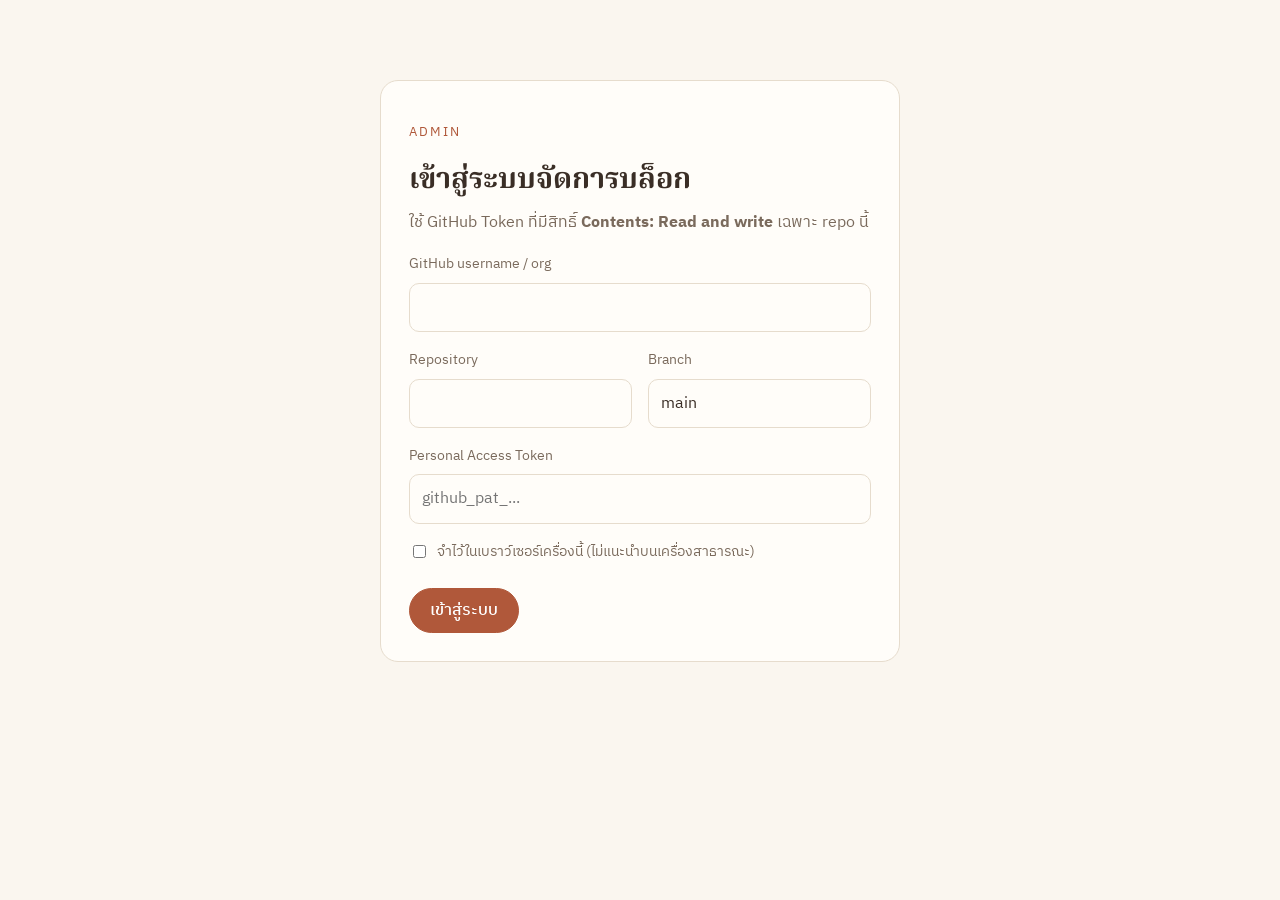
==== admin.html @ 749aabe3 "Add files via upload" ====
<!doctype html><html lang="th"><head><meta charset="utf-8"><meta name="viewport" content="width=device-width,initial-scale=1"><meta name="robots" content="noindex,nofollow">
<title>Admin — Auranth</title>
<link rel="stylesheet" href="https://fonts.googleapis.com/css2?family=Noto+Serif+Thai:wght@500;700&family=IBM+Plex+Sans+Thai:wght@400;500&display=swap">
<link rel="stylesheet" href="style.css">
<style>
.wrap{max-width:1100px;margin:0 auto;padding:32px 24px 96px}
.bar{display:flex;align-items:center;justify-content:space-between;gap:16px;flex-wrap:wrap;border-bottom:1px solid #e6dccd;padding-bottom:20px;margin-bottom:32px}
.bar h1{margin:0;font-size:1.6rem}
.btn{font:inherit;font-weight:500;border:1px solid #3a2e26;background:transparent;color:#3a2e26;padding:8px 20px;border-radius:999px;cursor:pointer;display:inline-block}
.btn:hover{background:#3a2e26;color:#faf6ef}
.btn.p{background:#b0583a;border-color:#b0583a;color:#fff}.btn.p:hover{background:#96472d}
.btn.x{border-color:#9b2c2c;color:#9b2c2c}.btn.x:hover{background:#9b2c2c;color:#fff}
.btn:disabled{opacity:.5;cursor:wait}
.btn:focus-visible,input:focus-visible,select:focus-visible,textarea:focus-visible{outline:2px solid #b0583a;outline-offset:2px}
label{display:block;font-size:.9rem;color:#7a6a5c;margin:16px 0 6px}
input,select,textarea{width:100%;font:inherit;padding:10px 12px;border:1px solid #e6dccd;border-radius:10px;background:#fffdf9;color:#3a2e26}
textarea{line-height:1.8;resize:vertical;min-height:320px}
.row{display:grid;gap:16px;grid-template-columns:repeat(auto-fit,minmax(150px,1fr))}
.card{background:#fffdf9;border:1px solid #e6dccd;border-radius:18px;padding:28px}
.login{max-width:520px;margin:48px auto}
.chk{display:flex;gap:8px;align-items:center;margin-top:16px;font-size:.9rem;color:#7a6a5c}.chk input{width:auto}
.head{display:flex;justify-content:space-between;align-items:center;gap:16px;flex-wrap:wrap;margin-bottom:8px}
.item{display:flex;gap:16px;align-items:center;justify-content:space-between;flex-wrap:wrap;padding:18px 0;border-top:1px solid #e6dccd}
.item h3{margin:0 0 4px;font-size:1.2rem}.item p{margin:0;font-size:.9rem}
.acts{display:flex;gap:8px;flex-wrap:wrap}.acts .btn{padding:6px 16px;font-size:.9rem}
.edit{display:grid;gap:32px;grid-template-columns:minmax(0,1fr) minmax(0,1fr);align-items:start}
@media(max-width:900px){.edit{grid-template-columns:1fr}}
#pv{margin:0;padding:0;max-width:none}
#pv h1{font-size:clamp(1.8rem,4vw,2.4rem);line-height:1.3;margin:12px 0}
.hint{font-size:.85rem;color:#7a6a5c;margin:6px 0 0}
.toast{position:fixed;left:50%;bottom:24px;transform:translateX(-50%);background:#3a2e26;color:#faf6ef;padding:12px 22px;border-radius:999px;max-width:90vw;z-index:9}
.toast.err{background:#9b2c2c}
[hidden]{display:none!important}
</style></head><body>
<div class="wrap">

<section id="vLogin" class="login card" hidden>
  <p class="eb">Admin</p><h1 class="d" style="margin:8px 0 4px;font-size:1.8rem">เข้าสู่ระบบจัดการบล็อก</h1>
  <p class="mu" style="margin:0">ใช้ GitHub Token ที่มีสิทธิ์ <b>Contents: Read and write</b> เฉพาะ repo นี้</p>
  <label for="lOwner">GitHub username / org</label><input id="lOwner" autocomplete="off">
  <div class="row"><div><label for="lRepo">Repository</label><input id="lRepo" autocomplete="off"></div>
  <div><label for="lBranch">Branch</label><input id="lBranch" value="main" autocomplete="off"></div></div>
  <label for="lToken">Personal Access Token</label><input id="lToken" type="password" autocomplete="off" placeholder="github_pat_...">
  <label class="chk"><input id="lRemember" type="checkbox"> จำไว้ในเบราว์เซอร์เครื่องนี้ (ไม่แนะนำบนเครื่องสาธารณะ)</label>
  <p style="margin:24px 0 0"><button id="bLogin" class="btn p">เข้าสู่ระบบ</button></p>
</section>

<div id="vApp" hidden>
  <div class="bar"><div><h1 class="d">Auranth · Admin</h1><span class="mu" id="repoName" style="font-size:.9rem"></span></div>
  <div class="acts"><a class="btn" href="./" target="_blank" rel="noopener">ดูหน้าเว็บ</a><button id="bOut" class="btn">ออกจากระบบ</button></div></div>

  <section id="vList">
    <div class="head"><h2 class="d" style="margin:0;font-size:1.6rem">บทความทั้งหมด</h2><button id="bNew" class="btn p">+ เขียนบทความใหม่</button></div>
    <div id="list"><p class="mu">กำลังโหลด…</p></div>
  </section>

  <section id="vEdit" hidden>
    <div class="head"><h2 class="d" id="eTitle" style="margin:0;font-size:1.6rem"></h2>
    <div class="acts"><button id="bCancel" class="btn">ยกเลิก</button><button id="bSave" class="btn p">เผยแพร่</button></div></div>
    <div class="edit">
      <div>
        <label for="fTitle">หัวข้อ</label><input id="fTitle">
        <div class="row">
          <div><label for="fSlug">Slug (URL)</label><input id="fSlug" placeholder="my-first-post"></div>
          <div><label for="fCat">หมวด</label><input id="fCat" list="cats" placeholder="IT"><datalist id="cats"></datalist></div>
        </div>
        <div class="row">
          <div><label for="fDate">วันที่</label><input id="fDate" type="date"></div>
          <div><label for="fMin">เวลาอ่าน (นาที)</label><input id="fMin" type="number" min="1" placeholder="อัตโนมัติ"></div>
        </div>
        <label for="fExc">คำโปรยสั้นๆ</label><input id="fExc">
        <label for="fBody">เนื้อหา</label><textarea id="fBody"></textarea>
        <p class="hint">เว้นบรรทัดว่างเพื่อขึ้นย่อหน้าใหม่ · ขึ้นต้นบรรทัดด้วย <code>## </code> เพื่อทำหัวข้อย่อย</p>
      </div>
      <div><p class="eb" style="margin:16px 0 12px">ตัวอย่าง</p><article id="pv" class="card"></article></div>
    </div>
  </section>
</div>
</div>
<div id="toast" class="toast" hidden></div>

<script>
const $=s=>document.querySelector(s);
const MON=['ม.ค.','ก.พ.','มี.ค.','เม.ย.','พ.ค.','มิ.ย.','ก.ค.','ส.ค.','ก.ย.','ต.ค.','พ.ย.','ธ.ค.'];
const FONTS='https://fonts.googleapis.com/css2?family=Noto+Serif+Thai:wght@500;700&family=IBM+Plex+Sans+Thai:wght@400;500&display=swap';
const KEY='auranth-admin';
let cfg=null, posts=[], editing=null; // editing: slug or null (new)

/* ---------- helpers ---------- */
const esc=s=>String(s??'').replace(/[&<>"']/g,c=>({'&':'&amp;','<':'&lt;','>':'&gt;','"':'&quot;',"'":'&#39;'}[c]));
const thai=iso=>{const [y,m,d]=iso.split('-').map(Number);return `${d} ${MON[m-1]} ${y+543}`};
const unThai=t=>{const m=String(t).match(/(\d{1,2})\s+(\S+)\s+(\d{4})/);if(!m)return new Date().toISOString().slice(0,10);const i=MON.indexOf(m[2]);return `${+m[3]-543}-${String((i<0?0:i)+1).padStart(2,'0')}-${m[1].padStart(2,'0')}`};
const est=t=>Math.max(1,Math.round(t.length/900));
const today=()=>{const d=new Date();return `${d.getFullYear()}-${String(d.getMonth()+1).padStart(2,'0')}-${String(d.getDate()).padStart(2,'0')}`};
function toast(msg,err){const t=$('#toast');t.textContent=msg;t.className='toast'+(err?' err':'');t.hidden=false;clearTimeout(toast.h);toast.h=setTimeout(()=>t.hidden=true,err?6000:3500)}
const busy=(b,on)=>{b.disabled=on};

/* ---------- GitHub API ---------- */
const rp=()=>`/repos/${cfg.owner}/${cfg.repo}`;
async function api(path,opt={}){
  const r=await fetch('https://api.github.com'+path,{cache:'no-store',...opt,headers:{'Accept':'application/vnd.github+json','Authorization':'Bearer '+cfg.token,'X-GitHub-Api-Version':'2022-11-28','Content-Type':'application/json',...(opt.headers||{})}});
  if(!r.ok){const e=new Error(`${r.status}`);e.status=r.status;try{e.detail=(await r.json()).message}catch{}throw e}
  return opt.raw?r.text():r.json();
}
const getText=async path=>{try{return await api(`${rp()}/contents/${path}?ref=${encodeURIComponent(cfg.branch)}`,{headers:{Accept:'application/vnd.github.raw+json'},raw:true})}catch(e){if(e.status===404)return null;throw e}};
async function listFiles(dir){const items=await api(`${rp()}/contents/${dir}?ref=${encodeURIComponent(cfg.branch)}`);let out=[];for(const i of items){if(i.type==='dir')out=out.concat(await listFiles(i.path));else out.push(i.path)}return out}
async function commit(files,message){ // one atomic commit; content:null = delete
  const ref=await api(`${rp()}/git/ref/heads/${encodeURIComponent(cfg.branch)}`);
  const base=ref.object.sha, c=await api(`${rp()}/git/commits/${base}`);
  const tree=await api(`${rp()}/git/trees`,{method:'POST',body:JSON.stringify({base_tree:c.tree.sha,tree:files.map(f=>f.content===null?{path:f.path,mode:'100644',type:'blob',sha:null}:{path:f.path,mode:'100644',type:'blob',content:f.content})})});
  const nc=await api(`${rp()}/git/commits`,{method:'POST',body:JSON.stringify({message,tree:tree.sha,parents:[base]})});
  await api(`${rp()}/git/refs/heads/${encodeURIComponent(cfg.branch)}`,{method:'PATCH',body:JSON.stringify({sha:nc.sha})});
}
function explain(e){
  if(e.status===401)return 'Token ไม่ถูกต้องหรือหมดอายุ';
  if(e.status===403)return 'Token ไม่มีสิทธิ์เขียน หรือเรียกใช้ถี่เกินไป';
  if(e.status===404)return 'ไม่พบ repo / branch นี้ (หรือ Token ไม่มีสิทธิ์เข้าถึง)';
  if(e.status===409||e.status===422)return 'บันทึกชนกัน ลองโหลดหน้าใหม่แล้วทำอีกครั้ง';
  return e.message+(e.detail?' — '+e.detail:'');
}

/* ---------- page generators ---------- */
const bodyHtml=t=>t.trim().split(/\n{2,}/).map(p=>/^##\s/.test(p)?`<h3 class="d">${esc(p.replace(/^##\s+/,''))}</h3>`:`<p>${esc(p)}</p>`).join('');
function postPage(p,body){return `<!doctype html><html lang="th"><head><meta charset="utf-8"><meta name="viewport" content="width=device-width,initial-scale=1">
<title>${esc(p.title)} — Auranth</title><meta name="description" content="${esc(p.excerpt)}"><meta property="og:title" content="${esc(p.title)}"><meta property="og:description" content="${esc(p.excerpt)}">
<link rel="stylesheet" href="${FONTS}">
<link rel="stylesheet" href="../../style.css"></head><body><article><a class="mu" href="../../">← Auranth</a><p class="eb" style="margin-top:32px">${esc(p.category)} · ${thai(p.date)}</p><h1 class="d" style="font-size:clamp(2rem,5vw,2.8rem);line-height:1.3;margin:12px 0">${esc(p.title)}</h1><p class="mu" style="font-size:1.1rem">${esc(p.excerpt)}</p><div class="body">${bodyHtml(body)}</div></article></body></html>
`}
const sortPosts=a=>[...a].sort((x,y)=>y.date.localeCompare(x.date)||x.slug.localeCompare(y.slug));
function listHtml(ps){
  ps=sortPosts(ps);if(!ps.length)return '';
  const [f,...rest]=ps;
  let h=`<a class="f" href="posts/${f.slug}/"><div class="img"><img src="hero.jpg" alt=""></div><p class="eb" style="margin-top:32px">${esc(f.category)} · ${thai(f.date)}</p><h2 class="d">${esc(f.title)}</h2><p class="mu" style="font-size:1.1rem">${esc(f.excerpt)}</p></a>\n`;
  if(rest.length)h+=`<div class="grid">${rest.map(p=>`<a href="posts/${p.slug}/"><p class="eb">${esc(p.category)} · ${p.minutes||1} นาที</p><h3 class="d">${esc(p.title)}</h3><p class="mu">${esc(p.excerpt)}</p><p class="mu" style="font-size:.85rem">${thai(p.date)}</p></a>`).join('')}</div>\n`;
  return h;
}
function injectIndex(html,ps){
  const block=`<!--POSTS:START-->\n${listHtml(ps)}<!--POSTS:END-->`;
  if(html.includes('<!--POSTS:START-->')&&html.includes('<!--POSTS:END-->'))return html.replace(/<!--POSTS:START-->[\s\S]*?<!--POSTS:END-->/,()=>block);
  return html.replace(/(<\/section>)[\s\S]*?(<\/main>)/,(_,a,b)=>`${a}\n${block}\n${b}`);
}

/* ---------- reading existing content ---------- */
function bodyText(html){
  const d=new DOMParser().parseFromString(html,'text/html'),b=d.querySelector('.body');if(!b)return '';
  return [...b.children].map(el=>/^H[1-6]$/.test(el.tagName)?'## '+el.textContent.trim():el.textContent.trim()).filter(Boolean).join('\n\n');
}
async function bootstrap(){ // build posts.json from the hand-written index.html (first run only)
  const idx=await getText('index.html');if(!idx)return [];
  const d=new DOMParser().parseFromString(idx,'text/html'),out=[];
  const slugOf=a=>(a.getAttribute('href').match(/posts\/([^/]+)/)||[])[1];
  const f=d.querySelector('a.f');
  if(f&&slugOf(f)){const [c,dt]=f.querySelector('.eb').textContent.split('·').map(s=>s.trim());out.push({slug:slugOf(f),title:f.querySelector('h2').textContent.trim(),category:c,date:unThai(dt),excerpt:f.querySelector('p.mu').textContent.trim(),minutes:null})}
  d.querySelectorAll('.grid a').forEach(a=>{if(!slugOf(a))return;const [c,m]=a.querySelector('.eb').textContent.split('·').map(s=>s.trim());const mu=a.querySelectorAll('p.mu');out.push({slug:slugOf(a),title:a.querySelector('h3').textContent.trim(),category:c,date:unThai(mu[1]?.textContent||''),excerpt:mu[0].textContent.trim(),minutes:parseInt(m)||null})});
  await Promise.all(out.filter(p=>!p.minutes).map(async p=>{try{const h=await getText(`posts/${p.slug}/index.html`);p.minutes=est(bodyText(h||''))}catch{p.minutes=1}}));
  return out;
}
async function loadPosts(){
  const j=await getText('posts/posts.json');
  posts=j?JSON.parse(j):await bootstrap();
  renderList();
}

/* ---------- views ---------- */
function show(v){['vLogin','vApp'].forEach(i=>$('#'+i).hidden=i!==v);}
function showSec(v){$('#vList').hidden=v!=='list';$('#vEdit').hidden=v!=='edit';scrollTo(0,0)}
function renderList(){
  const ps=sortPosts(posts);
  $('#list').innerHTML=ps.length?ps.map(p=>`<div class="item"><div><h3 class="d">${esc(p.title)}</h3><p class="mu">${esc(p.category)} · ${thai(p.date)} · /posts/${esc(p.slug)}/</p></div><div class="acts"><a class="btn" href="posts/${esc(p.slug)}/" target="_blank" rel="noopener">ดู</a><button class="btn" data-e="${esc(p.slug)}">แก้ไข</button><button class="btn x" data-d="${esc(p.slug)}">ลบ</button></div></div>`).join(''):'<p class="mu">ยังไม่มีบทความ</p>';
  $('#cats').innerHTML=[...new Set(['IT','Running','Travel',...posts.map(p=>p.category)])].map(c=>`<option value="${esc(c)}">`).join('');
}
function preview(){
  const t=$('#fTitle').value||'หัวข้อบทความ',b=$('#fBody').value;
  $('#pv').innerHTML=`<p class="eb">${esc($('#fCat').value||'IT')} · ${thai($('#fDate').value||today())}</p><h1 class="d">${esc(t)}</h1><p class="mu" style="font-size:1.05rem">${esc($('#fExc').value)}</p><div class="body" style="margin-top:24px;padding-top:24px">${bodyHtml(b||' ')}</div>`;
}
async function openEditor(slug){
  editing=slug;const p=posts.find(x=>x.slug===slug);
  $('#eTitle').textContent=p?'แก้ไขบทความ':'บทความใหม่';
  $('#fSlug').disabled=!!p;
  $('#fTitle').value=p?.title||'';$('#fSlug').value=p?.slug||'';$('#fCat').value=p?.category||'IT';$('#fDate').value=p?.date||today();$('#fMin').value=p?.minutes||'';$('#fExc').value=p?.excerpt||'';$('#fBody').value='';
  showSec('edit');preview();
  if(p){$('#fBody').value='กำลังโหลดเนื้อหา…';$('#fBody').disabled=true;$('#bSave').disabled=true;
    try{const h=await getText(`posts/${slug}/index.html`);$('#fBody').value=bodyText(h||'');}catch(e){toast(explain(e),true);$('#fBody').value=''}
    $('#fBody').disabled=false;$('#bSave').disabled=false;preview();}
}
async function save(){
  const title=$('#fTitle').value.trim(),body=$('#fBody').value,excerpt=$('#fExc').value.trim(),category=$('#fCat').value.trim()||'IT',date=$('#fDate').value;
  let slug=$('#fSlug').value.trim();
  if(!title)return toast('กรุณาใส่หัวข้อ',true);
  if(!body.trim())return toast('กรุณาใส่เนื้อหา',true);
  if(!date)return toast('กรุณาเลือกวันที่',true);
  if(!slug)slug=title.toLowerCase().replace(/[^a-z0-9]+/g,'-').replace(/^-|-$/g,'')||'post-'+date.replace(/-/g,'');
  if(!/^[a-z0-9][a-z0-9-]*$/.test(slug))return toast('Slug ใช้ได้เฉพาะ a-z 0-9 และ -',true);
  if(editing===null&&posts.some(p=>p.slug===slug))return toast('มี slug นี้อยู่แล้ว',true);
  const p={slug,title,category,date,excerpt,minutes:parseInt($('#fMin').value)||est(body)};
  const b=$('#bSave');busy(b,true);
  try{
    const next=sortPosts(posts.filter(x=>x.slug!==slug).concat(p));
    const idx=await getText('index.html');if(idx===null)throw Object.assign(new Error('ไม่พบ index.html ใน repo'),{});
    await commit([
      {path:`posts/${slug}/index.html`,content:postPage(p,body)},
      {path:'posts/posts.json',content:JSON.stringify(next,null,2)+'\n'},
      {path:'index.html',content:injectIndex(idx,next)}
    ],`Admin: ${editing===null?'add':'update'} ${slug}`);
    posts=next;renderList();showSec('list');toast('เผยแพร่แล้ว — GitHub Pages ใช้เวลาอัปเดต ~1 นาที');
  }catch(e){toast(explain(e),true)}finally{busy(b,false)}
}
async function del(slug){
  const p=posts.find(x=>x.slug===slug);if(!p||!confirm(`ลบ "${p.title}" ถาวร?`))return;
  try{
    const next=posts.filter(x=>x.slug!==slug),idx=await getText('index.html');
    const files=(await listFiles(`posts/${slug}`)).map(path=>({path,content:null}));
    await commit([...files,{path:'posts/posts.json',content:JSON.stringify(next,null,2)+'\n'},{path:'index.html',content:injectIndex(idx,next)}],`Admin: delete ${slug}`);
    posts=next;renderList();toast('ลบแล้ว');
  }catch(e){toast(explain(e),true)}
}

/* ---------- login ---------- */
async function enter(c,persist){
  cfg=c;
  try{await api(rp());}catch(e){cfg=null;throw e}
  (persist?localStorage:sessionStorage).setItem(KEY,JSON.stringify(c));
  $('#repoName').textContent=`${c.owner}/${c.repo} · ${c.branch}`;
  show('vApp');showSec('list');
  try{await loadPosts()}catch(e){$('#list').innerHTML='';toast(explain(e),true)}
}
$('#bLogin').onclick=async()=>{
  const c={owner:$('#lOwner').value.trim(),repo:$('#lRepo').value.trim(),branch:$('#lBranch').value.trim()||'main',token:$('#lToken').value.trim()};
  if(!c.owner||!c.repo||!c.token)return toast('กรอกข้อมูลให้ครบ',true);
  const b=$('#bLogin');busy(b,true);
  try{await enter(c,$('#lRemember').checked)}catch(e){toast(explain(e),true)}finally{busy(b,false)}
};
$('#bOut').onclick=()=>{localStorage.removeItem(KEY);sessionStorage.removeItem(KEY);cfg=null;$('#lToken').value='';show('vLogin')};
$('#bNew').onclick=()=>openEditor(null);
$('#bCancel').onclick=()=>showSec('list');
$('#bSave').onclick=save;
$('#list').onclick=e=>{const b=e.target.closest('button');if(!b)return;if(b.dataset.e)openEditor(b.dataset.e);if(b.dataset.d)del(b.dataset.d)};
['fTitle','fCat','fDate','fExc','fBody'].forEach(i=>$('#'+i).addEventListener('input',preview));
$('#fTitle').addEventListener('input',()=>{if(editing===null&&!$('#fSlug').dataset.touched)$('#fSlug').value=$('#fTitle').value.toLowerCase().replace(/[^a-z0-9]+/g,'-').replace(/^-|-$/g,'')});
$('#fSlug').addEventListener('input',e=>e.target.dataset.touched='1');

/* ---------- start ---------- */
(async()=>{
  // guess owner/repo from the Pages URL
  const h=location.hostname,m=h.match(/^(.+)\.github\.io$/);
  if(m){$('#lOwner').value=m[1];$('#lRepo').value=location.pathname.split('/')[1]&&!location.pathname.split('/')[1].endsWith('.html')?location.pathname.split('/')[1]:h}
  const saved=localStorage.getItem(KEY)||sessionStorage.getItem(KEY);
  if(saved){try{await enter(JSON.parse(saved),!!localStorage.getItem(KEY));return}catch(e){toast(explain(e),true)}}
  show('vLogin');
})();
</script></body></html>
---- style.css ----
*{box-sizing:border-box}body{margin:0;background:#faf6ef;color:#3a2e26;font-family:'IBM Plex Sans Thai',sans-serif;line-height:1.7}
a{color:inherit;text-decoration:none}main,article{margin:0 auto;padding:0 24px 96px}main{max-width:1024px}article{max-width:672px;padding-top:64px}
.d{font-family:'Noto Serif Thai',serif;font-weight:700}.eb{font-size:.8rem;letter-spacing:.15em;text-transform:uppercase;color:#b0583a}
.mu{color:#7a6a5c}.hero{text-align:center;padding:64px 0}.hero h1{font-size:clamp(3rem,8vw,4.5rem);margin:16px 0 0}
.img{overflow:hidden;border-radius:18px;box-shadow:0 30px 60px -30px rgba(110,60,30,.35)}.img img{width:100%;aspect-ratio:2/1;object-fit:cover;display:block;transition:transform .7s}
.f:hover img{transform:scale(1.05)}a:hover h2,a:hover h3{color:#b0583a}h2{font-size:2.2rem;margin:12px 0}h3{font-size:1.5rem;margin:12px 0 8px}
.grid{display:grid;gap:40px;grid-template-columns:repeat(auto-fit,minmax(300px,1fr));margin-top:80px;border-top:1px solid #e6dccd;padding-top:48px}
.body{margin-top:40px;border-top:1px solid #e6dccd;padding-top:40px;font-size:1.12rem;line-height:2}.body p{white-space:pre-line}
---- style.css ----
*{box-sizing:border-box}body{margin:0;background:#faf6ef;color:#3a2e26;font-family:'IBM Plex Sans Thai',sans-serif;line-height:1.7}
a{color:inherit;text-decoration:none}main,article{margin:0 auto;padding:0 24px 96px}main{max-width:1024px}article{max-width:672px;padding-top:64px}
.d{font-family:'Noto Serif Thai',serif;font-weight:700}.eb{font-size:.8rem;letter-spacing:.15em;text-transform:uppercase;color:#b0583a}
.mu{color:#7a6a5c}.hero{text-align:center;padding:64px 0}.hero h1{font-size:clamp(3rem,8vw,4.5rem);margin:16px 0 0}
.img{overflow:hidden;border-radius:18px;box-shadow:0 30px 60px -30px rgba(110,60,30,.35)}.img img{width:100%;aspect-ratio:2/1;object-fit:cover;display:block;transition:transform .7s}
.f:hover img{transform:scale(1.05)}a:hover h2,a:hover h3{color:#b0583a}h2{font-size:2.2rem;margin:12px 0}h3{font-size:1.5rem;margin:12px 0 8px}
.grid{display:grid;gap:40px;grid-template-columns:repeat(auto-fit,minmax(300px,1fr));margin-top:80px;border-top:1px solid #e6dccd;padding-top:48px}
.body{margin-top:40px;border-top:1px solid #e6dccd;padding-top:40px;font-size:1.12rem;line-height:2}.body p{white-space:pre-line}
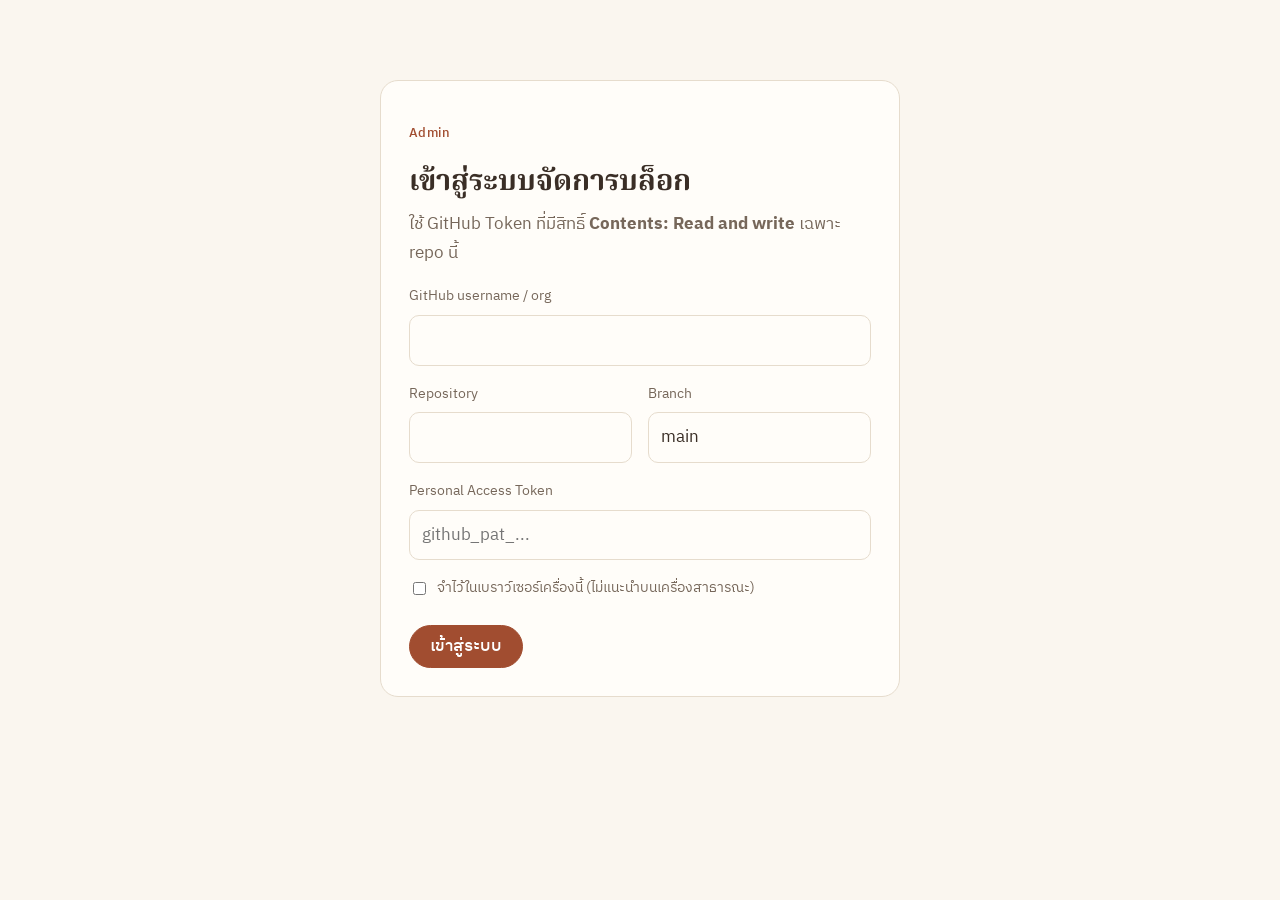
==== commit b8a3e637: "Add files via upload" ====
--- a/admin.html
+++ b/admin.html
@@ -2,35 +2,39 @@
 <title>Admin — Auranth</title>
 <link rel="stylesheet" href="https://fonts.googleapis.com/css2?family=Noto+Serif+Thai:wght@500;700&family=IBM+Plex+Sans+Thai:wght@400;500&display=swap">
 <link rel="stylesheet" href="style.css">
+<script>try{var t=localStorage.getItem('theme');if(t)document.documentElement.dataset.theme=t}catch(e){}</script>
 <style>
-.wrap{max-width:1100px;margin:0 auto;padding:32px 24px 96px}
-.bar{display:flex;align-items:center;justify-content:space-between;gap:16px;flex-wrap:wrap;border-bottom:1px solid #e6dccd;padding-bottom:20px;margin-bottom:32px}
-.bar h1{margin:0;font-size:1.6rem}
-.btn{font:inherit;font-weight:500;border:1px solid #3a2e26;background:transparent;color:#3a2e26;padding:8px 20px;border-radius:999px;cursor:pointer;display:inline-block}
-.btn:hover{background:#3a2e26;color:#faf6ef}
-.btn.p{background:#b0583a;border-color:#b0583a;color:#fff}.btn.p:hover{background:#96472d}
-.btn.x{border-color:#9b2c2c;color:#9b2c2c}.btn.x:hover{background:#9b2c2c;color:#fff}
+.wrap{max-width:1180px;margin:0 auto;padding:32px 24px 96px}
+.bar2{display:flex;align-items:center;justify-content:space-between;gap:16px;flex-wrap:wrap;border-bottom:1px solid var(--line);padding-bottom:20px;margin-bottom:32px}
+.bar2 h1{margin:0;font-size:1.6rem}
+.btn{font:inherit;font-weight:500;border:1px solid var(--ink);background:transparent;color:var(--ink);padding:8px 20px;border-radius:999px;cursor:pointer;display:inline-block;line-height:1.5}
+.btn:hover{background:var(--ink);color:var(--bg)}
+.btn.p{background:var(--ac);border-color:var(--ac);color:#fff}.btn.p:hover{filter:brightness(.9)}
+.btn.x{border-color:#c0392b;color:#c0392b}.btn.x:hover{background:#c0392b;color:#fff}
 .btn:disabled{opacity:.5;cursor:wait}
-.btn:focus-visible,input:focus-visible,select:focus-visible,textarea:focus-visible{outline:2px solid #b0583a;outline-offset:2px}
-label{display:block;font-size:.9rem;color:#7a6a5c;margin:16px 0 6px}
-input,select,textarea{width:100%;font:inherit;padding:10px 12px;border:1px solid #e6dccd;border-radius:10px;background:#fffdf9;color:#3a2e26}
-textarea{line-height:1.8;resize:vertical;min-height:320px}
+label{display:block;font-size:.9rem;color:var(--mu);margin:16px 0 6px}
+input,select,textarea{width:100%;font:inherit;padding:10px 12px;border:1px solid var(--line);border-radius:10px;background:var(--card);color:var(--ink)}
+textarea{line-height:1.8;resize:vertical;min-height:380px;font-family:ui-monospace,Menlo,Consolas,'IBM Plex Sans Thai',monospace;font-size:.95rem;border-top-left-radius:0;border-top-right-radius:0}
 .row{display:grid;gap:16px;grid-template-columns:repeat(auto-fit,minmax(150px,1fr))}
-.card{background:#fffdf9;border:1px solid #e6dccd;border-radius:18px;padding:28px}
+.card{background:var(--card);border:1px solid var(--line);border-radius:18px;padding:28px}
 .login{max-width:520px;margin:48px auto}
-.chk{display:flex;gap:8px;align-items:center;margin-top:16px;font-size:.9rem;color:#7a6a5c}.chk input{width:auto}
+.chk{display:flex;gap:8px;align-items:center;margin-top:16px;font-size:.9rem;color:var(--mu)}.chk input{width:auto}
 .head{display:flex;justify-content:space-between;align-items:center;gap:16px;flex-wrap:wrap;margin-bottom:8px}
-.item{display:flex;gap:16px;align-items:center;justify-content:space-between;flex-wrap:wrap;padding:18px 0;border-top:1px solid #e6dccd}
+.item{display:flex;gap:16px;align-items:center;justify-content:space-between;flex-wrap:wrap;padding:18px 0;border-top:1px solid var(--line)}
 .item h3{margin:0 0 4px;font-size:1.2rem}.item p{margin:0;font-size:.9rem}
-.acts{display:flex;gap:8px;flex-wrap:wrap}.acts .btn{padding:6px 16px;font-size:.9rem}
+.acts{display:flex;gap:8px;flex-wrap:wrap;align-items:center}.acts .btn{padding:6px 16px;font-size:.9rem}
 .edit{display:grid;gap:32px;grid-template-columns:minmax(0,1fr) minmax(0,1fr);align-items:start}
-@media(max-width:900px){.edit{grid-template-columns:1fr}}
-#pv{margin:0;padding:0;max-width:none}
+@media(max-width:960px){.edit{grid-template-columns:1fr}}
+#pv{margin:0;max-width:none;padding:28px}
 #pv h1{font-size:clamp(1.8rem,4vw,2.4rem);line-height:1.3;margin:12px 0}
-.hint{font-size:.85rem;color:#7a6a5c;margin:6px 0 0}
-.toast{position:fixed;left:50%;bottom:24px;transform:translateX(-50%);background:#3a2e26;color:#faf6ef;padding:12px 22px;border-radius:999px;max-width:90vw;z-index:9}
-.toast.err{background:#9b2c2c}
-[hidden]{display:none!important}
+.tb{display:flex;flex-wrap:wrap;gap:4px;border:1px solid var(--line);border-bottom:0;border-radius:10px 10px 0 0;background:var(--code);padding:6px;margin-top:6px}
+.tb button{font:inherit;font-size:.85rem;border:0;background:transparent;color:var(--ink);padding:4px 10px;border-radius:6px;cursor:pointer}
+.tb button:hover{background:var(--line)}
+.hint{font-size:.85rem;color:var(--mu);margin:6px 0 0}
+.cov{display:flex;gap:12px;align-items:center;flex-wrap:wrap}.cov img{width:120px;height:60px;object-fit:cover;border-radius:8px;border:1px solid var(--line)}
+.note{background:var(--code);border:1px solid var(--line);border-radius:12px;padding:12px 16px;margin:0 0 16px;font-size:.92rem;display:flex;gap:12px;align-items:center;justify-content:space-between;flex-wrap:wrap}
+.toast{position:fixed;left:50%;bottom:24px;transform:translateX(-50%);background:var(--ink);color:var(--bg);padding:12px 22px;border-radius:999px;max-width:90vw;z-index:50}
+.toast.err{background:#c0392b;color:#fff}
 </style></head><body>
 <div class="wrap">
 
@@ -46,31 +50,41 @@
 </section>
 
 <div id="vApp" hidden>
-  <div class="bar"><div><h1 class="d">Auranth · Admin</h1><span class="mu" id="repoName" style="font-size:.9rem"></span></div>
+  <div class="bar2"><div><h1 class="d">Auranth · Admin</h1><span class="mu" id="repoName" style="font-size:.9rem"></span></div>
   <div class="acts"><a class="btn" href="./" target="_blank" rel="noopener">ดูหน้าเว็บ</a><button id="bOut" class="btn">ออกจากระบบ</button></div></div>
 
   <section id="vList">
-    <div class="head"><h2 class="d" style="margin:0;font-size:1.6rem">บทความทั้งหมด</h2><button id="bNew" class="btn p">+ เขียนบทความใหม่</button></div>
+    <div class="head"><h2 class="d" style="margin:0;font-size:1.6rem">บทความทั้งหมด</h2>
+      <div class="acts"><button id="bRebuild" class="btn" title="สร้างหน้าทุกหน้าใหม่ด้วยดีไซน์ล่าสุด">สร้างหน้าทั้งหมดใหม่</button><button id="bNew" class="btn p">+ เขียนบทความใหม่</button></div></div>
     <div id="list"><p class="mu">กำลังโหลด…</p></div>
   </section>
 
   <section id="vEdit" hidden>
     <div class="head"><h2 class="d" id="eTitle" style="margin:0;font-size:1.6rem"></h2>
     <div class="acts"><button id="bCancel" class="btn">ยกเลิก</button><button id="bSave" class="btn p">เผยแพร่</button></div></div>
+    <div id="draftNote" class="note" hidden><span id="draftTxt"></span><span class="acts"><button id="bDraftYes" class="btn">กู้คืนฉบับร่าง</button><button id="bDraftNo" class="btn">ทิ้ง</button></span></div>
     <div class="edit">
       <div>
-        <label for="fTitle">หัวข้อ</label><input id="fTitle">
+        <label for="fTitle">หัวข้อ</label><input id="fTitle" maxlength="200">
         <div class="row">
-          <div><label for="fSlug">Slug (URL)</label><input id="fSlug" placeholder="my-first-post"></div>
-          <div><label for="fCat">หมวด</label><input id="fCat" list="cats" placeholder="IT"><datalist id="cats"></datalist></div>
+          <div><label for="fSlug">Slug (URL)</label><input id="fSlug" placeholder="my-first-post" maxlength="80"></div>
+          <div><label for="fCat">หมวด</label><input id="fCat" list="cats" maxlength="40"><datalist id="cats"></datalist></div>
         </div>
         <div class="row">
           <div><label for="fDate">วันที่</label><input id="fDate" type="date"></div>
           <div><label for="fMin">เวลาอ่าน (นาที)</label><input id="fMin" type="number" min="1" placeholder="อัตโนมัติ"></div>
         </div>
-        <label for="fExc">คำโปรยสั้นๆ</label><input id="fExc">
-        <label for="fBody">เนื้อหา</label><textarea id="fBody"></textarea>
-        <p class="hint">เว้นบรรทัดว่างเพื่อขึ้นย่อหน้าใหม่ · ขึ้นต้นบรรทัดด้วย <code>## </code> เพื่อทำหัวข้อย่อย</p>
+        <label for="fTags">แท็ก (คั่นด้วย ,)</label><input id="fTags" placeholder="windows, server, tips">
+        <label for="fExc">คำโปรยสั้นๆ</label><input id="fExc" maxlength="300">
+        <label>รูปปก</label>
+        <div class="cov"><img id="covImg" alt="" hidden><button id="bCov" type="button" class="btn">เลือกรูปปก</button><button id="bCovX" type="button" class="btn x" hidden>เอาออก</button></div>
+        <label for="fBody">เนื้อหา</label>
+        <div class="tb" role="toolbar" aria-label="เครื่องมือจัดรูปแบบ">
+          <button type="button" data-a="h2">หัวข้อ</button><button type="button" data-a="h3">หัวข้อย่อย</button><button type="button" data-a="b"><b>ตัวหนา</b></button><button type="button" data-a="code">&lt;โค้ด&gt;</button><button type="button" data-a="pre">บล็อกโค้ด</button><button type="button" data-a="link">ลิงก์</button><button type="button" data-a="ul">รายการ</button><button type="button" data-a="q">ยกคำพูด</button><button type="button" data-a="img">แทรกรูป</button>
+        </div>
+        <textarea id="fBody"></textarea>
+        <p class="hint">เว้นบรรทัดว่าง = ขึ้นย่อหน้าใหม่ · ระบบเก็บฉบับร่างในเบราว์เซอร์นี้ให้อัตโนมัติ (ไม่ขึ้นเว็บจนกว่าจะกดเผยแพร่)</p>
+        <input id="fFile" type="file" accept="image/*" hidden>
       </div>
       <div><p class="eb" style="margin:16px 0 12px">ตัวอย่าง</p><article id="pv" class="card"></article></div>
     </div>
@@ -80,20 +94,104 @@
 <div id="toast" class="toast" hidden></div>
 
 <script>
-const $=s=>document.querySelector(s);
+/*PURE:START*/
+const SITE='Auranth',TAGLINE='เรื่องเล่า ความคิด และการเดินทาง ในบล็อกส่วนตัว Auranth';
+const BASE=(typeof location!=='undefined')?new URL('./',location.href).href:'https://example.com/';
 const MON=['ม.ค.','ก.พ.','มี.ค.','เม.ย.','พ.ค.','มิ.ย.','ก.ค.','ส.ค.','ก.ย.','ต.ค.','พ.ย.','ธ.ค.'];
 const FONTS='https://fonts.googleapis.com/css2?family=Noto+Serif+Thai:wght@500;700&family=IBM+Plex+Sans+Thai:wght@400;500&display=swap';
-const KEY='auranth-admin';
-let cfg=null, posts=[], editing=null; // editing: slug or null (new)
-
-/* ---------- helpers ---------- */
+const THEME_INIT="<script>try{var t=localStorage.getItem('theme');if(t)document.documentElement.dataset.theme=t}catch(e){}<\/script>";
 const esc=s=>String(s??'').replace(/[&<>"']/g,c=>({'&':'&amp;','<':'&lt;','>':'&gt;','"':'&quot;',"'":'&#39;'}[c]));
 const thai=iso=>{const [y,m,d]=iso.split('-').map(Number);return `${d} ${MON[m-1]} ${y+543}`};
 const unThai=t=>{const m=String(t).match(/(\d{1,2})\s+(\S+)\s+(\d{4})/);if(!m)return new Date().toISOString().slice(0,10);const i=MON.indexOf(m[2]);return `${+m[3]-543}-${String((i<0?0:i)+1).padStart(2,'0')}-${m[1].padStart(2,'0')}`};
 const est=t=>Math.max(1,Math.round(t.length/900));
+const rfc=iso=>new Date(iso+'T00:00:00+07:00').toUTCString();
+const sortPosts=a=>[...a].sort((x,y)=>y.date.localeCompare(x.date)||x.slug.localeCompare(y.slug));
+const plain=b=>String(b).replace(/!\[[^\]]*\]\([^)]*\)/g,' ').replace(/\[([^\]]+)\]\([^)]*\)/g,'$1').replace(/[`*#>]/g,'').replace(/^- /gm,'').replace(/\s+/g,' ').trim().slice(0,1200);
+
+/* ---- mini-markdown ---- */
+function inline(s){
+  const codes=[];
+  s=String(s).replace(/`([^`]+)`/g,(_,c)=>{codes.push(c);return `\u0000${codes.length-1}\u0000`});
+  s=esc(s);
+  s=s.replace(/\*\*([^*]+)\*\*/g,'<strong>$1</strong>');
+  s=s.replace(/\[([^\]]+)\]\(((?:https?:\/\/|\/|#|uploads\/)[^\s)]*)\)/g,(m,t,u)=>`<a href="${u}"${/^https?:/.test(u)?' target="_blank" rel="noopener"':''}>${t}</a>`);
+  return s.replace(/\u0000(\d+)\u0000/g,(_,i)=>`<code>${esc(codes[i])}</code>`);
+}
+function md(src,o={}){
+  const L=String(src).replace(/\r\n/g,'\n').split('\n'),out=[],toc=[];let i=0;
+  const isBlock=l=>/^(```|#{2,3}\s|>\s?|- |!\[[^\]]*\]\([^)\s]+\)\s*$)/.test(l);
+  const imgSrc=u=>o.res?o.res(u):(/^uploads\//.test(u)?(o.pre||'')+u:u);
+  while(i<L.length){
+    const l=L[i];
+    if(!l.trim()){i++;continue}
+    if(/^```/.test(l)){const lang=l.slice(3).trim().replace(/[^\w+-]/g,'');const b=[];i++;while(i<L.length&&!/^```/.test(L[i]))b.push(L[i++]);i++;out.push(`<pre><code${lang?` class="lang-${lang}"`:''}>${esc(b.join('\n'))}</code></pre>`);continue}
+    let m=l.match(/^(#{2,3})\s+(.+)$/);
+    if(m){const n=m[1].length,id='s'+(toc.length+1);if(n===2)toc.push({id,t:m[2].trim().replace(/[`*]/g,'')});out.push(`<h${n} class="d"${n===2?` id="${id}"`:''}>${inline(m[2].trim())}</h${n}>`);i++;continue}
+    m=l.match(/^!\[([^\]]*)\]\(([^)\s]+)\)\s*$/);
+    if(m){out.push(`<figure><img src="${esc(imgSrc(m[2]))}" alt="${esc(m[1])}" loading="lazy">${m[1]?`<figcaption>${esc(m[1])}</figcaption>`:''}</figure>`);i++;continue}
+    if(/^>\s?/.test(l)){const b=[];while(i<L.length&&/^>\s?/.test(L[i]))b.push(L[i++].replace(/^>\s?/,''));out.push(`<blockquote><p>${b.map(inline).join('<br>')}</p></blockquote>`);continue}
+    if(/^- /.test(l)){const b=[];while(i<L.length&&/^- /.test(L[i]))b.push(L[i++].slice(2));out.push(`<ul>${b.map(x=>`<li>${inline(x)}</li>`).join('')}</ul>`);continue}
+    const b=[];while(i<L.length&&L[i].trim()&&!isBlock(L[i]))b.push(L[i++]);
+    if(!b.length)b.push(L[i++]);
+    out.push(`<p>${b.map(inline).join('<br>')}</p>`);
+  }
+  return{html:out.join('\n'),toc};
+}
+
+/* ---- page templates ---- */
+const topbar=root=>`<a class="skip" href="#main">ข้ามไปเนื้อหา</a><header class="top"><a class="brand d" href="${root||'./'}">${SITE}</a><nav class="tools" aria-label="เมนู"><a href="${root}#search">ค้นหา</a><a href="${root}feed.xml">RSS</a><button id="tt" class="tt" type="button" aria-pressed="false">โหมดมืด</button></nav></header>`;
+const footer=root=>`<footer class="foot"><span>© ${SITE}</span><a href="${root}feed.xml">RSS</a></footer>`;
+const headHtml=o=>`<meta charset="utf-8"><meta name="viewport" content="width=device-width,initial-scale=1">
+<title>${esc(o.title)}</title><meta name="description" content="${esc(o.desc)}">
+<link rel="canonical" href="${esc(o.url)}">
+<meta property="og:site_name" content="${SITE}"><meta property="og:type" content="${o.type}"><meta property="og:title" content="${esc(o.title)}"><meta property="og:description" content="${esc(o.desc)}"><meta property="og:url" content="${esc(o.url)}"><meta property="og:image" content="${esc(o.img)}"><meta name="twitter:card" content="summary_large_image">
+<link rel="alternate" type="application/rss+xml" title="${SITE}" href="${o.root}feed.xml">
+<link rel="preconnect" href="https://fonts.googleapis.com"><link rel="preconnect" href="https://fonts.gstatic.com" crossorigin>
+<link rel="stylesheet" href="${FONTS}"><link rel="stylesheet" href="${o.root}style.css">${THEME_INIT}`;
+
+function postPage(p,body){
+  const root='../../',url=`${BASE}posts/${p.slug}/`,img=BASE+(p.cover||'hero.jpg');
+  const {html:bh,toc}=md(body,{pre:root});
+  const ld=JSON.stringify({'@context':'https://schema.org','@type':'BlogPosting',headline:p.title,description:p.excerpt,datePublished:p.date,image:img,mainEntityOfPage:url,author:{'@type':'Person',name:SITE}}).replace(/</g,'\\u003c');
+  const tocH=toc.length>=3?`<nav class="toc" aria-label="สารบัญ"><b class="d">สารบัญ</b><ol>${toc.map(t=>`<li><a href="#${t.id}">${esc(t.t)}</a></li>`).join('')}</ol></nav>`:'';
+  const tagsH=(p.tags||[]).length?`<div class="tags">${p.tags.map(t=>`<a class="chip" href="${root}?tag=${encodeURIComponent(t)}">#${esc(t)}</a>`).join('')}</div>`:'';
+  return `<!doctype html><html lang="th"><head>${headHtml({title:`${p.title} — ${SITE}`,desc:p.excerpt,url,img,type:'article',root})}<script type="application/ld+json">${ld}<\/script></head><body data-post="${esc(p.slug)}" data-root="${root}"><div id="bar"></div>${topbar(root)}<article id="main"><a class="mu" href="${root}">← ${SITE}</a><p class="eb" style="margin-top:32px"><a href="${root}?cat=${encodeURIComponent(p.category)}">${esc(p.category)}</a> · ${thai(p.date)} · ${p.minutes||1} นาที</p><h1 class="d" style="font-size:clamp(2rem,5vw,2.8rem);line-height:1.3;margin:12px 0">${esc(p.title)}</h1><p class="mu" style="font-size:1.1rem">${esc(p.excerpt)}</p>${p.cover?`<figure class="cover"><img src="${root}${esc(p.cover)}" alt=""></figure>`:''}${tocH}<div class="body">${bh}</div>${tagsH}<p class="share"><button id="cp" class="chip" type="button">คัดลอกลิงก์</button></p></article><nav id="more" class="more" aria-label="บทความอื่น"></nav>${footer(root)}<script src="${root}assets/site.js" defer><\/script></body></html>
+`;
+}
+const attrs=p=>`data-slug="${esc(p.slug)}" data-cat="${esc(p.category)}" data-tags="${esc((p.tags||[]).join('|'))}"`;
+function listHtml(ps){
+  ps=sortPosts(ps);if(!ps.length)return '';
+  const [f,...rest]=ps;
+  let h=`<a class="f" ${attrs(f)} href="posts/${esc(f.slug)}/"><div class="img"><img src="${esc(f.cover||'hero.jpg')}" alt=""></div><p class="eb" style="margin-top:32px">${esc(f.category)} · ${thai(f.date)}</p><h2 class="d">${esc(f.title)}</h2><p class="mu" style="font-size:1.1rem">${esc(f.excerpt)}</p></a>\n`;
+  if(rest.length)h+=`<div class="grid">${rest.map(p=>`<a class="c" ${attrs(p)} href="posts/${esc(p.slug)}/">${p.cover?`<div class="th"><img src="${esc(p.cover)}" alt="" loading="lazy"></div>`:''}<p class="eb">${esc(p.category)} · ${p.minutes||1} นาที</p><h3 class="d">${esc(p.title)}</h3><p class="mu">${esc(p.excerpt)}</p><p class="mu" style="font-size:.85rem">${thai(p.date)}</p></a>`).join('')}</div>\n`;
+  return h;
+}
+function injectIndex(html,ps){
+  const block=`<!--POSTS:START-->\n${listHtml(ps)}<!--POSTS:END-->`;
+  if(html.includes('<!--POSTS:START-->')&&html.includes('<!--POSTS:END-->'))return html.replace(/<!--POSTS:START-->[\s\S]*?<!--POSTS:END-->/,()=>block);
+  return html.replace(/(<\/section>)[\s\S]*?(<\/main>)/,(_,a,b)=>`${a}\n${block}\n${b}`);
+}
+const feedXml=ps=>`<?xml version="1.0" encoding="UTF-8"?>
+<rss version="2.0" xmlns:atom="http://www.w3.org/2005/Atom"><channel><title>${SITE}</title><link>${BASE}</link><description>${esc(TAGLINE)}</description><language>th</language><atom:link href="${BASE}feed.xml" rel="self" type="application/rss+xml"/>${sortPosts(ps).slice(0,20).map(p=>`<item><title>${esc(p.title)}</title><link>${BASE}posts/${esc(p.slug)}/</link><guid isPermaLink="true">${BASE}posts/${esc(p.slug)}/</guid><pubDate>${rfc(p.date)}</pubDate><description>${esc(p.excerpt)}</description><category>${esc(p.category)}</category></item>`).join('')}</channel></rss>
+`;
+const sitemapXml=ps=>`<?xml version="1.0" encoding="UTF-8"?>
+<urlset xmlns="http://www.sitemaps.org/schemas/sitemap/0.9"><url><loc>${BASE}</loc></url>${sortPosts(ps).map(p=>`<url><loc>${BASE}posts/${esc(p.slug)}/</loc><lastmod>${p.date}</lastmod></url>`).join('')}</urlset>
+`;
+const notFound=()=>`<!doctype html><html lang="th"><head><base href="${BASE}"><meta charset="utf-8"><meta name="viewport" content="width=device-width,initial-scale=1"><meta name="robots" content="noindex"><title>ไม่พบหน้านี้ — ${SITE}</title><link rel="stylesheet" href="${FONTS}"><link rel="stylesheet" href="style.css">${THEME_INIT}</head><body>${topbar('')}<main id="main"><section class="hero"><p class="eb">404</p><h1 class="d" style="font-size:clamp(2rem,6vw,3rem)">ไม่พบหน้านี้</h1><p class="mu"><a href="./" style="text-decoration:underline">กลับหน้าแรก</a></p></section></main>${footer('')}<script src="assets/site.js" defer><\/script></body></html>
+`;
+function siteFiles(next,idx){
+  return [{path:'index.html',content:injectIndex(idx,next)},{path:'search.json',content:JSON.stringify(next)},{path:'feed.xml',content:feedXml(next)},{path:'sitemap.xml',content:sitemapXml(next)},{path:'404.html',content:notFound()}];
+}
+/*PURE:END*/
+
+const $=s=>document.querySelector(s);
+const KEY='auranth-admin',DKEY='auranth-draft:';
+let cfg=null,posts=[],editing=null,cover='',staged={},savedDraft=null;
+
+function toast(msg,err){const t=$('#toast');t.textContent=msg;t.className='toast'+(err?' err':'');t.hidden=false;clearTimeout(toast.h);toast.h=setTimeout(()=>t.hidden=true,err?7000:3500)}
+const busy=(b,on)=>{b.disabled=on};
 const today=()=>{const d=new Date();return `${d.getFullYear()}-${String(d.getMonth()+1).padStart(2,'0')}-${String(d.getDate()).padStart(2,'0')}`};
-function toast(msg,err){const t=$('#toast');t.textContent=msg;t.className='toast'+(err?' err':'');t.hidden=false;clearTimeout(toast.h);toast.h=setTimeout(()=>t.hidden=true,err?6000:3500)}
-const busy=(b,on)=>{b.disabled=on};
+const slugify=s=>s.toLowerCase().replace(/[^a-z0-9]+/g,'-').replace(/^-|-$/g,'');
 
 /* ---------- GitHub API ---------- */
 const rp=()=>`/repos/${cfg.owner}/${cfg.repo}`;
@@ -104,10 +202,15 @@
 }
 const getText=async path=>{try{return await api(`${rp()}/contents/${path}?ref=${encodeURIComponent(cfg.branch)}`,{headers:{Accept:'application/vnd.github.raw+json'},raw:true})}catch(e){if(e.status===404)return null;throw e}};
 async function listFiles(dir){const items=await api(`${rp()}/contents/${dir}?ref=${encodeURIComponent(cfg.branch)}`);let out=[];for(const i of items){if(i.type==='dir')out=out.concat(await listFiles(i.path));else out.push(i.path)}return out}
-async function commit(files,message){ // one atomic commit; content:null = delete
+async function commit(files,message){ // commit เดียว: {path,content} | {path,b64} | {path,content:null}=ลบ
   const ref=await api(`${rp()}/git/ref/heads/${encodeURIComponent(cfg.branch)}`);
-  const base=ref.object.sha, c=await api(`${rp()}/git/commits/${base}`);
-  const tree=await api(`${rp()}/git/trees`,{method:'POST',body:JSON.stringify({base_tree:c.tree.sha,tree:files.map(f=>f.content===null?{path:f.path,mode:'100644',type:'blob',sha:null}:{path:f.path,mode:'100644',type:'blob',content:f.content})})});
+  const base=ref.object.sha,c=await api(`${rp()}/git/commits/${base}`),entries=[];
+  for(const f of files){
+    if(f.b64!==undefined){const bl=await api(`${rp()}/git/blobs`,{method:'POST',body:JSON.stringify({content:f.b64,encoding:'base64'})});entries.push({path:f.path,mode:'100644',type:'blob',sha:bl.sha})}
+    else if(f.content===null)entries.push({path:f.path,mode:'100644',type:'blob',sha:null});
+    else entries.push({path:f.path,mode:'100644',type:'blob',content:f.content});
+  }
+  const tree=await api(`${rp()}/git/trees`,{method:'POST',body:JSON.stringify({base_tree:c.tree.sha,tree:entries})});
   const nc=await api(`${rp()}/git/commits`,{method:'POST',body:JSON.stringify({message,tree:tree.sha,parents:[base]})});
   await api(`${rp()}/git/refs/heads/${encodeURIComponent(cfg.branch)}`,{method:'PATCH',body:JSON.stringify({sha:nc.sha})});
 }
@@ -119,69 +222,102 @@
   return e.message+(e.detail?' — '+e.detail:'');
 }
 
-/* ---------- page generators ---------- */
-const bodyHtml=t=>t.trim().split(/\n{2,}/).map(p=>/^##\s/.test(p)?`<h3 class="d">${esc(p.replace(/^##\s+/,''))}</h3>`:`<p>${esc(p)}</p>`).join('');
-function postPage(p,body){return `<!doctype html><html lang="th"><head><meta charset="utf-8"><meta name="viewport" content="width=device-width,initial-scale=1">
-<title>${esc(p.title)} — Auranth</title><meta name="description" content="${esc(p.excerpt)}"><meta property="og:title" content="${esc(p.title)}"><meta property="og:description" content="${esc(p.excerpt)}">
-<link rel="stylesheet" href="${FONTS}">
-<link rel="stylesheet" href="../../style.css"></head><body><article><a class="mu" href="../../">← Auranth</a><p class="eb" style="margin-top:32px">${esc(p.category)} · ${thai(p.date)}</p><h1 class="d" style="font-size:clamp(2rem,5vw,2.8rem);line-height:1.3;margin:12px 0">${esc(p.title)}</h1><p class="mu" style="font-size:1.1rem">${esc(p.excerpt)}</p><div class="body">${bodyHtml(body)}</div></article></body></html>
-`}
-const sortPosts=a=>[...a].sort((x,y)=>y.date.localeCompare(x.date)||x.slug.localeCompare(y.slug));
-function listHtml(ps){
-  ps=sortPosts(ps);if(!ps.length)return '';
-  const [f,...rest]=ps;
-  let h=`<a class="f" href="posts/${f.slug}/"><div class="img"><img src="hero.jpg" alt=""></div><p class="eb" style="margin-top:32px">${esc(f.category)} · ${thai(f.date)}</p><h2 class="d">${esc(f.title)}</h2><p class="mu" style="font-size:1.1rem">${esc(f.excerpt)}</p></a>\n`;
-  if(rest.length)h+=`<div class="grid">${rest.map(p=>`<a href="posts/${p.slug}/"><p class="eb">${esc(p.category)} · ${p.minutes||1} นาที</p><h3 class="d">${esc(p.title)}</h3><p class="mu">${esc(p.excerpt)}</p><p class="mu" style="font-size:.85rem">${thai(p.date)}</p></a>`).join('')}</div>\n`;
-  return h;
-}
-function injectIndex(html,ps){
-  const block=`<!--POSTS:START-->\n${listHtml(ps)}<!--POSTS:END-->`;
-  if(html.includes('<!--POSTS:START-->')&&html.includes('<!--POSTS:END-->'))return html.replace(/<!--POSTS:START-->[\s\S]*?<!--POSTS:END-->/,()=>block);
-  return html.replace(/(<\/section>)[\s\S]*?(<\/main>)/,(_,a,b)=>`${a}\n${block}\n${b}`);
-}
-
-/* ---------- reading existing content ---------- */
-function bodyText(html){
-  const d=new DOMParser().parseFromString(html,'text/html'),b=d.querySelector('.body');if(!b)return '';
-  return [...b.children].map(el=>/^H[1-6]$/.test(el.tagName)?'## '+el.textContent.trim():el.textContent.trim()).filter(Boolean).join('\n\n');
-}
-async function bootstrap(){ // build posts.json from the hand-written index.html (first run only)
+/* ---------- อ่านเนื้อหาเดิม ---------- */
+function legacyBody(html){ // หน้าเก่าที่ยังไม่มี post.md
+  const d=new DOMParser().parseFromString(html.replace(/<br\s*\/?>/gi,'\n'),'text/html'),b=d.querySelector('.body');if(!b)return '';
+  return [...b.children].map(el=>{const t=el.tagName;
+    if(/^H[1-6]$/.test(t))return '## '+el.textContent.trim();
+    if(t==='PRE')return '```\n'+el.textContent.replace(/\n$/,'')+'\n```';
+    if(t==='UL'||t==='OL')return [...el.children].map(li=>'- '+li.textContent.trim()).join('\n');
+    if(t==='BLOCKQUOTE')return el.textContent.trim().split('\n').map(x=>'> '+x).join('\n');
+    if(t==='FIGURE'){const im=el.querySelector('img');return im?`![${im.alt||''}](${(im.getAttribute('src')||'').replace(/^(\.\.\/)+/,'')})`:''}
+    return el.textContent.trim()}).filter(Boolean).join('\n\n');
+}
+async function bodyOf(slug){
+  const m=await getText(`posts/${slug}/post.md`);if(m!==null)return m;
+  const h=await getText(`posts/${slug}/index.html`);return h?legacyBody(h):'';
+}
+async function bootstrap(){ // สร้างรายการจาก index.html เดิม (ครั้งแรก)
   const idx=await getText('index.html');if(!idx)return [];
   const d=new DOMParser().parseFromString(idx,'text/html'),out=[];
   const slugOf=a=>(a.getAttribute('href').match(/posts\/([^/]+)/)||[])[1];
   const f=d.querySelector('a.f');
-  if(f&&slugOf(f)){const [c,dt]=f.querySelector('.eb').textContent.split('·').map(s=>s.trim());out.push({slug:slugOf(f),title:f.querySelector('h2').textContent.trim(),category:c,date:unThai(dt),excerpt:f.querySelector('p.mu').textContent.trim(),minutes:null})}
-  d.querySelectorAll('.grid a').forEach(a=>{if(!slugOf(a))return;const [c,m]=a.querySelector('.eb').textContent.split('·').map(s=>s.trim());const mu=a.querySelectorAll('p.mu');out.push({slug:slugOf(a),title:a.querySelector('h3').textContent.trim(),category:c,date:unThai(mu[1]?.textContent||''),excerpt:mu[0].textContent.trim(),minutes:parseInt(m)||null})});
-  await Promise.all(out.filter(p=>!p.minutes).map(async p=>{try{const h=await getText(`posts/${p.slug}/index.html`);p.minutes=est(bodyText(h||''))}catch{p.minutes=1}}));
+  if(f&&slugOf(f)){const [c,dt]=f.querySelector('.eb').textContent.split('·').map(s=>s.trim());out.push({slug:slugOf(f),title:f.querySelector('h2').textContent.trim(),category:c,date:unThai(dt),excerpt:f.querySelector('p.mu').textContent.trim(),minutes:null,tags:[],cover:'',text:''})}
+  d.querySelectorAll('.grid a').forEach(a=>{if(!slugOf(a))return;const [c,m]=a.querySelector('.eb').textContent.split('·').map(s=>s.trim());const mu=a.querySelectorAll('p.mu');out.push({slug:slugOf(a),title:a.querySelector('h3').textContent.trim(),category:c,date:unThai(mu[1]?.textContent||''),excerpt:mu[0].textContent.trim(),minutes:parseInt(m)||null,tags:[],cover:'',text:''})});
+  await Promise.all(out.map(async p=>{try{const b=await bodyOf(p.slug);p.text=plain(b);if(!p.minutes)p.minutes=est(b)}catch{p.minutes=p.minutes||1}}));
   return out;
 }
 async function loadPosts(){
-  const j=await getText('posts/posts.json');
+  const j=await getText('search.json');
   posts=j?JSON.parse(j):await bootstrap();
   renderList();
 }
 
+/* ---------- รูปภาพ ---------- */
+const toB64=u8=>{let s='';for(let i=0;i<u8.length;i+=0x8000)s+=String.fromCharCode.apply(null,u8.subarray(i,i+0x8000));return btoa(s)};
+async function stageImage(file){
+  if(file.size>10*1024*1024)throw new Error('ไฟล์ใหญ่เกิน 10 MB');
+  let blob=file,ext;
+  if(/svg/.test(file.type))ext='svg';else if(/gif/.test(file.type))ext='gif';
+  else{
+    const bm=await createImageBitmap(file),s=Math.min(1,1600/Math.max(bm.width,bm.height));
+    const c=document.createElement('canvas');c.width=Math.round(bm.width*s);c.height=Math.round(bm.height*s);
+    const g=c.getContext('2d');g.fillStyle='#fff';g.fillRect(0,0,c.width,c.height);g.drawImage(bm,0,0,c.width,c.height);
+    blob=await new Promise(r=>c.toBlob(r,'image/jpeg',.85));ext='jpg';
+  }
+  const path=`uploads/${new Date().getFullYear()}/${slugify($('#fSlug').value)||'img'}-${Date.now().toString(36)}.${ext}`;
+  staged[path]={b64:toB64(new Uint8Array(await blob.arrayBuffer())),url:URL.createObjectURL(blob)};
+  return path;
+}
+function pickImage(){return new Promise(res=>{const f=$('#fFile');f.value='';f.onchange=()=>res(f.files[0]||null);f.click()})}
+const resolveImg=u=>staged[u]?staged[u].url:u;
+
 /* ---------- views ---------- */
-function show(v){['vLogin','vApp'].forEach(i=>$('#'+i).hidden=i!==v);}
+function show(v){['vLogin','vApp'].forEach(i=>$('#'+i).hidden=i!==v)}
 function showSec(v){$('#vList').hidden=v!=='list';$('#vEdit').hidden=v!=='edit';scrollTo(0,0)}
 function renderList(){
   const ps=sortPosts(posts);
-  $('#list').innerHTML=ps.length?ps.map(p=>`<div class="item"><div><h3 class="d">${esc(p.title)}</h3><p class="mu">${esc(p.category)} · ${thai(p.date)} · /posts/${esc(p.slug)}/</p></div><div class="acts"><a class="btn" href="posts/${esc(p.slug)}/" target="_blank" rel="noopener">ดู</a><button class="btn" data-e="${esc(p.slug)}">แก้ไข</button><button class="btn x" data-d="${esc(p.slug)}">ลบ</button></div></div>`).join(''):'<p class="mu">ยังไม่มีบทความ</p>';
+  $('#list').innerHTML=ps.length?ps.map(p=>`<div class="item"><div><h3 class="d">${esc(p.title)}</h3><p class="mu">${esc(p.category)} · ${thai(p.date)} · /posts/${esc(p.slug)}/${(p.tags||[]).length?' · '+p.tags.map(t=>'#'+esc(t)).join(' '):''}</p></div><div class="acts"><a class="btn" href="posts/${esc(p.slug)}/" target="_blank" rel="noopener">ดู</a><button class="btn" data-e="${esc(p.slug)}">แก้ไข</button><button class="btn x" data-d="${esc(p.slug)}">ลบ</button></div></div>`).join(''):'<p class="mu">ยังไม่มีบทความ</p>';
   $('#cats').innerHTML=[...new Set(['IT','Running','Travel',...posts.map(p=>p.category)])].map(c=>`<option value="${esc(c)}">`).join('');
 }
+function paintCover(){
+  const im=$('#covImg');im.hidden=!cover;$('#bCovX').hidden=!cover;
+  if(cover)im.src=resolveImg(cover);
+  $('#bCov').textContent=cover?'เปลี่ยนรูปปก':'เลือกรูปปก';
+}
+const tagsVal=()=>$('#fTags').value.split(',').map(s=>s.trim().replace(/[|#]/g,'')).filter(Boolean).slice(0,8);
 function preview(){
-  const t=$('#fTitle').value||'หัวข้อบทความ',b=$('#fBody').value;
-  $('#pv').innerHTML=`<p class="eb">${esc($('#fCat').value||'IT')} · ${thai($('#fDate').value||today())}</p><h1 class="d">${esc(t)}</h1><p class="mu" style="font-size:1.05rem">${esc($('#fExc').value)}</p><div class="body" style="margin-top:24px;padding-top:24px">${bodyHtml(b||' ')}</div>`;
-}
+  const body=$('#fBody').value,tags=tagsVal();
+  const {html}=md(body||' ',{res:resolveImg});
+  $('#pv').innerHTML=`${cover?`<figure class="cover" style="margin:0 0 20px"><img src="${esc(resolveImg(cover))}" alt=""></figure>`:''}<p class="eb">${esc($('#fCat').value||'IT')} · ${thai($('#fDate').value||today())} · ${parseInt($('#fMin').value)||est(body)} นาที</p><h1 class="d">${esc($('#fTitle').value||'หัวข้อบทความ')}</h1><p class="mu" style="font-size:1.05rem">${esc($('#fExc').value)}</p><div class="body" style="margin-top:24px;padding-top:24px">${html}</div>${tags.length?`<div class="tags">${tags.map(t=>`<span class="chip">#${esc(t)}</span>`).join('')}</div>`:''}`;
+}
+function setFields(p){
+  $('#fTitle').value=p.title||'';$('#fSlug').value=p.slug||'';$('#fCat').value=p.category||'IT';$('#fDate').value=p.date||today();$('#fMin').value=p.minutes||'';$('#fExc').value=p.excerpt||'';$('#fBody').value=p.body||'';$('#fTags').value=(p.tags||[]).join(', ');cover=p.cover||'';paintCover();
+}
+
+/* ---------- ร่างอัตโนมัติ (เก็บในเบราว์เซอร์นี้เท่านั้น) ---------- */
+const dkey=()=>DKEY+(editing||'new');
+function snapshot(){return{title:$('#fTitle').value,slug:$('#fSlug').value,category:$('#fCat').value,date:$('#fDate').value,minutes:$('#fMin').value,excerpt:$('#fExc').value,body:$('#fBody').value,tags:tagsVal(),cover:staged[cover]?'':cover,t:Date.now()}}
+let dTimer;
+function autosave(){clearTimeout(dTimer);dTimer=setTimeout(()=>{const s=snapshot();if(!s.title.trim()&&!s.body.trim())return;try{localStorage.setItem(dkey(),JSON.stringify(s))}catch{}},800)}
+function checkDraft(base){
+  $('#draftNote').hidden=true;savedDraft=null;
+  try{const s=JSON.parse(localStorage.getItem(dkey())||'null');
+    if(s&&(s.body!==base.body||s.title!==base.title)){savedDraft=s;$('#draftTxt').textContent='มีฉบับร่างที่ยังไม่ได้เผยแพร่ (บันทึกเมื่อ '+new Date(s.t).toLocaleString('th-TH')+')';$('#draftNote').hidden=false}
+  }catch{}
+}
+
 async function openEditor(slug){
-  editing=slug;const p=posts.find(x=>x.slug===slug);
+  editing=slug;staged={};
+  const p=posts.find(x=>x.slug===slug);
   $('#eTitle').textContent=p?'แก้ไขบทความ':'บทความใหม่';
-  $('#fSlug').disabled=!!p;
-  $('#fTitle').value=p?.title||'';$('#fSlug').value=p?.slug||'';$('#fCat').value=p?.category||'IT';$('#fDate').value=p?.date||today();$('#fMin').value=p?.minutes||'';$('#fExc').value=p?.excerpt||'';$('#fBody').value='';
-  showSec('edit');preview();
+  $('#fSlug').disabled=!!p;$('#fSlug').dataset.touched='';
+  setFields({...(p||{}),body:''});showSec('edit');preview();
+  let base={title:p?.title||'',body:''};
   if(p){$('#fBody').value='กำลังโหลดเนื้อหา…';$('#fBody').disabled=true;$('#bSave').disabled=true;
-    try{const h=await getText(`posts/${slug}/index.html`);$('#fBody').value=bodyText(h||'');}catch(e){toast(explain(e),true);$('#fBody').value=''}
+    try{const b=await bodyOf(slug);$('#fBody').value=b;base.body=b}catch(e){toast(explain(e),true);$('#fBody').value=''}
     $('#fBody').disabled=false;$('#bSave').disabled=false;preview();}
+  checkDraft(base);
 }
 async function save(){
   const title=$('#fTitle').value.trim(),body=$('#fBody').value,excerpt=$('#fExc').value.trim(),category=$('#fCat').value.trim()||'IT',date=$('#fDate').value;
@@ -189,31 +325,67 @@
   if(!title)return toast('กรุณาใส่หัวข้อ',true);
   if(!body.trim())return toast('กรุณาใส่เนื้อหา',true);
   if(!date)return toast('กรุณาเลือกวันที่',true);
-  if(!slug)slug=title.toLowerCase().replace(/[^a-z0-9]+/g,'-').replace(/^-|-$/g,'')||'post-'+date.replace(/-/g,'');
+  if(!slug)slug=slugify(title)||'post-'+date.replace(/-/g,'');
   if(!/^[a-z0-9][a-z0-9-]*$/.test(slug))return toast('Slug ใช้ได้เฉพาะ a-z 0-9 และ -',true);
   if(editing===null&&posts.some(p=>p.slug===slug))return toast('มี slug นี้อยู่แล้ว',true);
-  const p={slug,title,category,date,excerpt,minutes:parseInt($('#fMin').value)||est(body)};
+  const p={slug,title,category,date,excerpt,minutes:parseInt($('#fMin').value)||est(body),tags:tagsVal(),cover,text:plain(body)};
   const b=$('#bSave');busy(b,true);
   try{
     const next=sortPosts(posts.filter(x=>x.slug!==slug).concat(p));
-    const idx=await getText('index.html');if(idx===null)throw Object.assign(new Error('ไม่พบ index.html ใน repo'),{});
+    const idx=await getText('index.html');if(idx===null)throw new Error('ไม่พบ index.html ใน repo');
+    const used=Object.keys(staged).filter(k=>body.includes(k)||cover===k);
     await commit([
       {path:`posts/${slug}/index.html`,content:postPage(p,body)},
-      {path:'posts/posts.json',content:JSON.stringify(next,null,2)+'\n'},
-      {path:'index.html',content:injectIndex(idx,next)}
+      {path:`posts/${slug}/post.md`,content:body},
+      ...siteFiles(next,idx),
+      ...used.map(k=>({path:k,b64:staged[k].b64}))
     ],`Admin: ${editing===null?'add':'update'} ${slug}`);
-    posts=next;renderList();showSec('list');toast('เผยแพร่แล้ว — GitHub Pages ใช้เวลาอัปเดต ~1 นาที');
+    try{localStorage.removeItem(dkey())}catch{}
+    staged={};posts=next;renderList();showSec('list');toast('เผยแพร่แล้ว — GitHub Pages ใช้เวลาอัปเดต ~1 นาที');
   }catch(e){toast(explain(e),true)}finally{busy(b,false)}
 }
 async function del(slug){
-  const p=posts.find(x=>x.slug===slug);if(!p||!confirm(`ลบ "${p.title}" ถาวร?`))return;
+  const p=posts.find(x=>x.slug===slug);if(!p||!confirm(`ลบ "${p.title}" ถาวร?\n(รูปที่อัปโหลดไว้ใน uploads/ จะไม่ถูกลบ)`))return;
   try{
     const next=posts.filter(x=>x.slug!==slug),idx=await getText('index.html');
     const files=(await listFiles(`posts/${slug}`)).map(path=>({path,content:null}));
-    await commit([...files,{path:'posts/posts.json',content:JSON.stringify(next,null,2)+'\n'},{path:'index.html',content:injectIndex(idx,next)}],`Admin: delete ${slug}`);
+    await commit([...files,...siteFiles(next,idx)],`Admin: delete ${slug}`);
     posts=next;renderList();toast('ลบแล้ว');
   }catch(e){toast(explain(e),true)}
 }
+async function rebuild(){
+  if(!confirm('สร้างหน้าบทความทุกหน้า หน้าแรก RSS และ sitemap ใหม่ด้วยดีไซน์ล่าสุด?\nเนื้อหาไม่เปลี่ยน (ทำใน commit เดียว ย้อนกลับได้จาก GitHub)'))return;
+  const b=$('#bRebuild');busy(b,true);
+  try{
+    const idx=await getText('index.html');if(idx===null)throw new Error('ไม่พบ index.html ใน repo');
+    const next=[],files=[];
+    for(const p of posts){
+      const body=await bodyOf(p.slug),q={tags:[],cover:'',...p,minutes:p.minutes||est(body),text:plain(body)};
+      next.push(q);files.push({path:`posts/${p.slug}/index.html`,content:postPage(q,body)},{path:`posts/${p.slug}/post.md`,content:body});
+    }
+    await commit([...files,...siteFiles(sortPosts(next),idx)],'Admin: rebuild site');
+    posts=sortPosts(next);renderList();toast(`สร้างใหม่ ${next.length} บทความแล้ว — รอ ~1 นาที`);
+  }catch(e){toast(explain(e),true)}finally{busy(b,false)}
+}
+
+/* ---------- toolbar ---------- */
+function ins(before,after='',ph=''){
+  const t=$('#fBody'),s=t.selectionStart,e=t.selectionEnd,sel=t.value.slice(s,e)||ph;
+  t.setRangeText(before+sel+after,s,e,'end');
+  t.focus();t.setSelectionRange(s+before.length,s+before.length+sel.length);
+  t.dispatchEvent(new Event('input'));
+}
+async function addImage(forCover){
+  const f=await pickImage();if(!f)return;
+  try{const path=await stageImage(f);
+    if(forCover){cover=path;paintCover();preview();autosave()}
+    else ins(`\n\n![`,`](${path})\n\n`,f.name.replace(/\.[^.]+$/,''));
+    toast('เพิ่มรูปแล้ว — จะอัปโหลดตอนกดเผยแพร่');
+  }catch(e){toast(e.message||'อ่านรูปไม่สำเร็จ',true)}
+}
+$('.tb').addEventListener('click',e=>{const b=e.target.closest('button');if(!b)return;
+  ({h2:()=>ins('\n\n## ','\n\n','หัวข้อ'),h3:()=>ins('\n\n### ','\n\n','หัวข้อย่อย'),b:()=>ins('**','**','ตัวหนา'),code:()=>ins('`','`','code'),pre:()=>ins('\n\n```\n','\n```\n\n','คำสั่ง'),link:()=>ins('[',']( https://)'.replace(' ',''),'ข้อความ'),ul:()=>ins('\n- ','','รายการ'),q:()=>ins('\n> ','','คำพูด'),img:()=>addImage(false)})[b.dataset.a]();
+});
 
 /* ---------- login ---------- */
 async function enter(c,persist){
@@ -232,18 +404,22 @@
 };
 $('#bOut').onclick=()=>{localStorage.removeItem(KEY);sessionStorage.removeItem(KEY);cfg=null;$('#lToken').value='';show('vLogin')};
 $('#bNew').onclick=()=>openEditor(null);
+$('#bRebuild').onclick=rebuild;
 $('#bCancel').onclick=()=>showSec('list');
 $('#bSave').onclick=save;
+$('#bCov').onclick=()=>addImage(true);
+$('#bCovX').onclick=()=>{cover='';paintCover();preview();autosave()};
+$('#bDraftYes').onclick=()=>{if(savedDraft){setFields(savedDraft);if(editing)$('#fSlug').value=editing;preview()}$('#draftNote').hidden=true};
+$('#bDraftNo').onclick=()=>{try{localStorage.removeItem(dkey())}catch{}$('#draftNote').hidden=true};
 $('#list').onclick=e=>{const b=e.target.closest('button');if(!b)return;if(b.dataset.e)openEditor(b.dataset.e);if(b.dataset.d)del(b.dataset.d)};
-['fTitle','fCat','fDate','fExc','fBody'].forEach(i=>$('#'+i).addEventListener('input',preview));
-$('#fTitle').addEventListener('input',()=>{if(editing===null&&!$('#fSlug').dataset.touched)$('#fSlug').value=$('#fTitle').value.toLowerCase().replace(/[^a-z0-9]+/g,'-').replace(/^-|-$/g,'')});
+['fTitle','fCat','fDate','fMin','fExc','fBody','fTags'].forEach(i=>$('#'+i).addEventListener('input',()=>{preview();autosave()}));
+$('#fTitle').addEventListener('input',()=>{if(editing===null&&!$('#fSlug').dataset.touched)$('#fSlug').value=slugify($('#fTitle').value)});
 $('#fSlug').addEventListener('input',e=>e.target.dataset.touched='1');
 
 /* ---------- start ---------- */
 (async()=>{
-  // guess owner/repo from the Pages URL
-  const h=location.hostname,m=h.match(/^(.+)\.github\.io$/);
-  if(m){$('#lOwner').value=m[1];$('#lRepo').value=location.pathname.split('/')[1]&&!location.pathname.split('/')[1].endsWith('.html')?location.pathname.split('/')[1]:h}
+  const m=location.hostname.match(/^(.+)\.github\.io$/);
+  if(m){const seg=location.pathname.split('/')[1];$('#lOwner').value=m[1];$('#lRepo').value=seg&&!seg.endsWith('.html')?seg:location.hostname}
   const saved=localStorage.getItem(KEY)||sessionStorage.getItem(KEY);
   if(saved){try{await enter(JSON.parse(saved),!!localStorage.getItem(KEY));return}catch(e){toast(explain(e),true)}}
   show('vLogin');
--- a/style.css
+++ b/style.css
@@ -1,8 +1,94 @@
-*{box-sizing:border-box}body{margin:0;background:#faf6ef;color:#3a2e26;font-family:'IBM Plex Sans Thai',sans-serif;line-height:1.7}
-a{color:inherit;text-decoration:none}main,article{margin:0 auto;padding:0 24px 96px}main{max-width:1024px}article{max-width:672px;padding-top:64px}
-.d{font-family:'Noto Serif Thai',serif;font-weight:700}.eb{font-size:.8rem;letter-spacing:.15em;text-transform:uppercase;color:#b0583a}
-.mu{color:#7a6a5c}.hero{text-align:center;padding:64px 0}.hero h1{font-size:clamp(3rem,8vw,4.5rem);margin:16px 0 0}
-.img{overflow:hidden;border-radius:18px;box-shadow:0 30px 60px -30px rgba(110,60,30,.35)}.img img{width:100%;aspect-ratio:2/1;object-fit:cover;display:block;transition:transform .7s}
-.f:hover img{transform:scale(1.05)}a:hover h2,a:hover h3{color:#b0583a}h2{font-size:2.2rem;margin:12px 0}h3{font-size:1.5rem;margin:12px 0 8px}
-.grid{display:grid;gap:40px;grid-template-columns:repeat(auto-fit,minmax(300px,1fr));margin-top:80px;border-top:1px solid #e6dccd;padding-top:48px}
-.body{margin-top:40px;border-top:1px solid #e6dccd;padding-top:40px;font-size:1.12rem;line-height:2}.body p{white-space:pre-line}+:root{--bg:#faf6ef;--card:#fffdf9;--ink:#3a2e26;--mu:#76675a;--ac:#a14d30;--line:#e6dccd;--code:#f1e9dc;--sh:rgba(110,60,30,.35);color-scheme:light}
+:root[data-theme=dark]{--bg:#1c1713;--card:#251f1a;--ink:#eadfd2;--mu:#a8998a;--ac:#e08a63;--line:#3a3028;--code:#2a231d;--sh:rgba(0,0,0,.6);color-scheme:dark}
+@media(prefers-color-scheme:dark){:root:not([data-theme=light]){--bg:#1c1713;--card:#251f1a;--ink:#eadfd2;--mu:#a8998a;--ac:#e08a63;--line:#3a3028;--code:#2a231d;--sh:rgba(0,0,0,.6);color-scheme:dark}}
+*{box-sizing:border-box}
+html{scroll-behavior:smooth;-webkit-text-size-adjust:100%}
+@media(prefers-reduced-motion:reduce){html{scroll-behavior:auto}*{transition:none!important;animation:none!important}}
+body{margin:0;background:var(--bg);color:var(--ink);font-family:'IBM Plex Sans Thai',system-ui,sans-serif;line-height:1.7;font-size:1.0625rem}
+a{color:inherit;text-decoration:none}
+:focus-visible{outline:2px solid var(--ac);outline-offset:3px;border-radius:4px}
+[hidden]{display:none!important}
+.skip{position:absolute;left:-999px;top:8px;background:var(--ink);color:var(--bg);padding:8px 14px;border-radius:8px;z-index:40}.skip:focus{left:8px}
+main,article{margin:0 auto;padding:0 24px 96px}
+main{max-width:1024px}
+article{max-width:700px;padding-top:40px}
+.d{font-family:'Noto Serif Thai',serif;font-weight:700}
+.eb{font-size:.82rem;letter-spacing:.03em;color:var(--ac);font-weight:500}
+.eb a:hover{text-decoration:underline}
+.mu{color:var(--mu)}
+
+/* header / footer */
+.top{max-width:1024px;margin:0 auto;padding:20px 24px;display:flex;align-items:center;justify-content:space-between;gap:16px}
+.brand{font-size:1.35rem}
+.tools{display:flex;align-items:center;gap:20px;font-size:.95rem;color:var(--mu)}
+.tools a:hover{color:var(--ac)}
+.tt{font:inherit;font-size:.85rem;color:var(--ink);background:transparent;border:1px solid var(--line);border-radius:999px;padding:4px 14px;cursor:pointer}
+.tt:hover{border-color:var(--ac);color:var(--ac)}
+.foot{max-width:1024px;margin:0 auto;padding:32px 24px 56px;border-top:1px solid var(--line);display:flex;justify-content:space-between;gap:16px;flex-wrap:wrap;color:var(--mu);font-size:.9rem}
+.foot a:hover{color:var(--ac)}
+
+/* home */
+.hero{text-align:center;padding:48px 0 40px}
+.hero h1{font-size:clamp(3rem,8vw,4.5rem);margin:16px 0 0;line-height:1.15}
+.srch{max-width:520px;margin:0 auto 16px}
+.srch input{width:100%;font:inherit;padding:12px 20px;border:1px solid var(--line);border-radius:999px;background:var(--card);color:var(--ink)}
+.srch input::placeholder{color:var(--mu)}
+.chips,.tags{display:flex;flex-wrap:wrap;gap:8px}
+.chips{justify-content:center;margin-bottom:48px}
+.chip{display:inline-block;font:inherit;font-size:.88rem;line-height:1.6;padding:2px 16px;border-radius:999px;border:1px solid var(--line);background:transparent;color:var(--mu);cursor:pointer}
+.chip:hover{border-color:var(--ac);color:var(--ac)}
+.chip[aria-pressed=true]{background:var(--ink);border-color:var(--ink);color:var(--bg)}
+.img{overflow:hidden;border-radius:18px;box-shadow:0 30px 60px -30px var(--sh)}
+.img img{width:100%;aspect-ratio:2/1;object-fit:cover;display:block;transition:transform .7s}
+.f{display:block}.f:hover img{transform:scale(1.04)}
+a:hover h2,a:hover h3{color:var(--ac)}
+h2{font-size:2.2rem;margin:12px 0;line-height:1.35}
+h3{font-size:1.5rem;margin:12px 0 8px;line-height:1.4}
+.grid{display:grid;gap:56px 40px;grid-template-columns:repeat(auto-fit,minmax(280px,1fr));margin-top:80px;border-top:1px solid var(--line);padding-top:48px}
+.c{display:block}
+.th{overflow:hidden;border-radius:12px;margin-bottom:16px;aspect-ratio:16/10;background:var(--line)}
+.th img{width:100%;height:100%;object-fit:cover;display:block}
+
+/* post */
+article>.mu:first-child{font-size:.95rem}
+article>.mu:first-child:hover{color:var(--ac)}
+.cover{margin:32px 0 0}
+.cover img{width:100%;aspect-ratio:2/1;object-fit:cover;border-radius:18px;display:block}
+.toc{border:1px solid var(--line);border-radius:14px;padding:16px 24px;margin:32px 0 0;font-size:.95rem}
+.toc b{display:block}
+.toc ol{margin:8px 0 0;padding-left:1.3em}
+.toc a:hover{color:var(--ac)}
+.body{margin-top:40px;border-top:1px solid var(--line);padding-top:40px;font-size:1.12rem;line-height:2}
+.body>:first-child{margin-top:0}
+.body p{white-space:pre-line;margin:0 0 1.2em}
+.body h2{font-size:1.7rem;margin:2em 0 .6em;scroll-margin-top:24px}
+.body h3{font-size:1.3rem;margin:1.8em 0 .5em}
+.body a{color:var(--ac);text-decoration:underline;text-underline-offset:3px}
+.body code{font-family:ui-monospace,SFMono-Regular,Menlo,Consolas,monospace;font-size:.88em;background:var(--code);padding:.1em .4em;border-radius:6px;line-height:1.6}
+.body pre{background:var(--code);border:1px solid var(--line);border-radius:12px;padding:16px 20px;overflow-x:auto;line-height:1.6;margin:0 0 1.5em}
+.body pre code{background:none;padding:0;font-size:.88rem;white-space:pre}
+.body blockquote{margin:0 0 1.4em;padding:2px 0 2px 20px;border-left:3px solid var(--ac);color:var(--mu)}
+.body blockquote p{margin:0}
+.body ul{padding-left:1.4em;margin:0 0 1.2em}
+.body figure{margin:2em 0}
+.body figure img{width:100%;height:auto;border-radius:12px;display:block}
+.body figcaption{font-size:.88rem;color:var(--mu);text-align:center;margin-top:8px;line-height:1.5}
+.tags{margin-top:40px}
+.share{margin:20px 0 0}
+.more{max-width:700px;margin:0 auto;padding:0 24px 96px}
+.pn{display:grid;gap:16px;grid-template-columns:1fr 1fr}
+.pnl{display:block;border:1px solid var(--line);border-radius:14px;padding:14px 20px}
+.pnl:hover{border-color:var(--ac)}
+.pnl small{display:block;color:var(--mu);font-size:.82rem}
+.pnl.nx{text-align:right}
+.rel{margin-top:56px}
+.rel h2{font-size:1.4rem;margin:0 0 8px}
+.rel a{display:block;padding:12px 0;border-top:1px solid var(--line)}
+.rel a:hover{color:var(--ac)}
+.rel small{color:var(--mu);margin-left:8px}
+#bar{position:fixed;top:0;left:0;right:0;height:3px;background:var(--ac);transform:scaleX(0);transform-origin:0 50%;z-index:30}
+
+@media(max-width:640px){
+  .hero{padding:24px 0 32px}.pn{grid-template-columns:1fr}.pnl.nx{text-align:left}
+  article{padding-top:24px}.body{font-size:1.06rem}h2{font-size:1.8rem}.tools{gap:14px}
+}
--- a/style.css
+++ b/style.css
@@ -1,8 +1,94 @@
-*{box-sizing:border-box}body{margin:0;background:#faf6ef;color:#3a2e26;font-family:'IBM Plex Sans Thai',sans-serif;line-height:1.7}
-a{color:inherit;text-decoration:none}main,article{margin:0 auto;padding:0 24px 96px}main{max-width:1024px}article{max-width:672px;padding-top:64px}
-.d{font-family:'Noto Serif Thai',serif;font-weight:700}.eb{font-size:.8rem;letter-spacing:.15em;text-transform:uppercase;color:#b0583a}
-.mu{color:#7a6a5c}.hero{text-align:center;padding:64px 0}.hero h1{font-size:clamp(3rem,8vw,4.5rem);margin:16px 0 0}
-.img{overflow:hidden;border-radius:18px;box-shadow:0 30px 60px -30px rgba(110,60,30,.35)}.img img{width:100%;aspect-ratio:2/1;object-fit:cover;display:block;transition:transform .7s}
-.f:hover img{transform:scale(1.05)}a:hover h2,a:hover h3{color:#b0583a}h2{font-size:2.2rem;margin:12px 0}h3{font-size:1.5rem;margin:12px 0 8px}
-.grid{display:grid;gap:40px;grid-template-columns:repeat(auto-fit,minmax(300px,1fr));margin-top:80px;border-top:1px solid #e6dccd;padding-top:48px}
-.body{margin-top:40px;border-top:1px solid #e6dccd;padding-top:40px;font-size:1.12rem;line-height:2}.body p{white-space:pre-line}+:root{--bg:#faf6ef;--card:#fffdf9;--ink:#3a2e26;--mu:#76675a;--ac:#a14d30;--line:#e6dccd;--code:#f1e9dc;--sh:rgba(110,60,30,.35);color-scheme:light}
+:root[data-theme=dark]{--bg:#1c1713;--card:#251f1a;--ink:#eadfd2;--mu:#a8998a;--ac:#e08a63;--line:#3a3028;--code:#2a231d;--sh:rgba(0,0,0,.6);color-scheme:dark}
+@media(prefers-color-scheme:dark){:root:not([data-theme=light]){--bg:#1c1713;--card:#251f1a;--ink:#eadfd2;--mu:#a8998a;--ac:#e08a63;--line:#3a3028;--code:#2a231d;--sh:rgba(0,0,0,.6);color-scheme:dark}}
+*{box-sizing:border-box}
+html{scroll-behavior:smooth;-webkit-text-size-adjust:100%}
+@media(prefers-reduced-motion:reduce){html{scroll-behavior:auto}*{transition:none!important;animation:none!important}}
+body{margin:0;background:var(--bg);color:var(--ink);font-family:'IBM Plex Sans Thai',system-ui,sans-serif;line-height:1.7;font-size:1.0625rem}
+a{color:inherit;text-decoration:none}
+:focus-visible{outline:2px solid var(--ac);outline-offset:3px;border-radius:4px}
+[hidden]{display:none!important}
+.skip{position:absolute;left:-999px;top:8px;background:var(--ink);color:var(--bg);padding:8px 14px;border-radius:8px;z-index:40}.skip:focus{left:8px}
+main,article{margin:0 auto;padding:0 24px 96px}
+main{max-width:1024px}
+article{max-width:700px;padding-top:40px}
+.d{font-family:'Noto Serif Thai',serif;font-weight:700}
+.eb{font-size:.82rem;letter-spacing:.03em;color:var(--ac);font-weight:500}
+.eb a:hover{text-decoration:underline}
+.mu{color:var(--mu)}
+
+/* header / footer */
+.top{max-width:1024px;margin:0 auto;padding:20px 24px;display:flex;align-items:center;justify-content:space-between;gap:16px}
+.brand{font-size:1.35rem}
+.tools{display:flex;align-items:center;gap:20px;font-size:.95rem;color:var(--mu)}
+.tools a:hover{color:var(--ac)}
+.tt{font:inherit;font-size:.85rem;color:var(--ink);background:transparent;border:1px solid var(--line);border-radius:999px;padding:4px 14px;cursor:pointer}
+.tt:hover{border-color:var(--ac);color:var(--ac)}
+.foot{max-width:1024px;margin:0 auto;padding:32px 24px 56px;border-top:1px solid var(--line);display:flex;justify-content:space-between;gap:16px;flex-wrap:wrap;color:var(--mu);font-size:.9rem}
+.foot a:hover{color:var(--ac)}
+
+/* home */
+.hero{text-align:center;padding:48px 0 40px}
+.hero h1{font-size:clamp(3rem,8vw,4.5rem);margin:16px 0 0;line-height:1.15}
+.srch{max-width:520px;margin:0 auto 16px}
+.srch input{width:100%;font:inherit;padding:12px 20px;border:1px solid var(--line);border-radius:999px;background:var(--card);color:var(--ink)}
+.srch input::placeholder{color:var(--mu)}
+.chips,.tags{display:flex;flex-wrap:wrap;gap:8px}
+.chips{justify-content:center;margin-bottom:48px}
+.chip{display:inline-block;font:inherit;font-size:.88rem;line-height:1.6;padding:2px 16px;border-radius:999px;border:1px solid var(--line);background:transparent;color:var(--mu);cursor:pointer}
+.chip:hover{border-color:var(--ac);color:var(--ac)}
+.chip[aria-pressed=true]{background:var(--ink);border-color:var(--ink);color:var(--bg)}
+.img{overflow:hidden;border-radius:18px;box-shadow:0 30px 60px -30px var(--sh)}
+.img img{width:100%;aspect-ratio:2/1;object-fit:cover;display:block;transition:transform .7s}
+.f{display:block}.f:hover img{transform:scale(1.04)}
+a:hover h2,a:hover h3{color:var(--ac)}
+h2{font-size:2.2rem;margin:12px 0;line-height:1.35}
+h3{font-size:1.5rem;margin:12px 0 8px;line-height:1.4}
+.grid{display:grid;gap:56px 40px;grid-template-columns:repeat(auto-fit,minmax(280px,1fr));margin-top:80px;border-top:1px solid var(--line);padding-top:48px}
+.c{display:block}
+.th{overflow:hidden;border-radius:12px;margin-bottom:16px;aspect-ratio:16/10;background:var(--line)}
+.th img{width:100%;height:100%;object-fit:cover;display:block}
+
+/* post */
+article>.mu:first-child{font-size:.95rem}
+article>.mu:first-child:hover{color:var(--ac)}
+.cover{margin:32px 0 0}
+.cover img{width:100%;aspect-ratio:2/1;object-fit:cover;border-radius:18px;display:block}
+.toc{border:1px solid var(--line);border-radius:14px;padding:16px 24px;margin:32px 0 0;font-size:.95rem}
+.toc b{display:block}
+.toc ol{margin:8px 0 0;padding-left:1.3em}
+.toc a:hover{color:var(--ac)}
+.body{margin-top:40px;border-top:1px solid var(--line);padding-top:40px;font-size:1.12rem;line-height:2}
+.body>:first-child{margin-top:0}
+.body p{white-space:pre-line;margin:0 0 1.2em}
+.body h2{font-size:1.7rem;margin:2em 0 .6em;scroll-margin-top:24px}
+.body h3{font-size:1.3rem;margin:1.8em 0 .5em}
+.body a{color:var(--ac);text-decoration:underline;text-underline-offset:3px}
+.body code{font-family:ui-monospace,SFMono-Regular,Menlo,Consolas,monospace;font-size:.88em;background:var(--code);padding:.1em .4em;border-radius:6px;line-height:1.6}
+.body pre{background:var(--code);border:1px solid var(--line);border-radius:12px;padding:16px 20px;overflow-x:auto;line-height:1.6;margin:0 0 1.5em}
+.body pre code{background:none;padding:0;font-size:.88rem;white-space:pre}
+.body blockquote{margin:0 0 1.4em;padding:2px 0 2px 20px;border-left:3px solid var(--ac);color:var(--mu)}
+.body blockquote p{margin:0}
+.body ul{padding-left:1.4em;margin:0 0 1.2em}
+.body figure{margin:2em 0}
+.body figure img{width:100%;height:auto;border-radius:12px;display:block}
+.body figcaption{font-size:.88rem;color:var(--mu);text-align:center;margin-top:8px;line-height:1.5}
+.tags{margin-top:40px}
+.share{margin:20px 0 0}
+.more{max-width:700px;margin:0 auto;padding:0 24px 96px}
+.pn{display:grid;gap:16px;grid-template-columns:1fr 1fr}
+.pnl{display:block;border:1px solid var(--line);border-radius:14px;padding:14px 20px}
+.pnl:hover{border-color:var(--ac)}
+.pnl small{display:block;color:var(--mu);font-size:.82rem}
+.pnl.nx{text-align:right}
+.rel{margin-top:56px}
+.rel h2{font-size:1.4rem;margin:0 0 8px}
+.rel a{display:block;padding:12px 0;border-top:1px solid var(--line)}
+.rel a:hover{color:var(--ac)}
+.rel small{color:var(--mu);margin-left:8px}
+#bar{position:fixed;top:0;left:0;right:0;height:3px;background:var(--ac);transform:scaleX(0);transform-origin:0 50%;z-index:30}
+
+@media(max-width:640px){
+  .hero{padding:24px 0 32px}.pn{grid-template-columns:1fr}.pnl.nx{text-align:left}
+  article{padding-top:24px}.body{font-size:1.06rem}h2{font-size:1.8rem}.tools{gap:14px}
+}
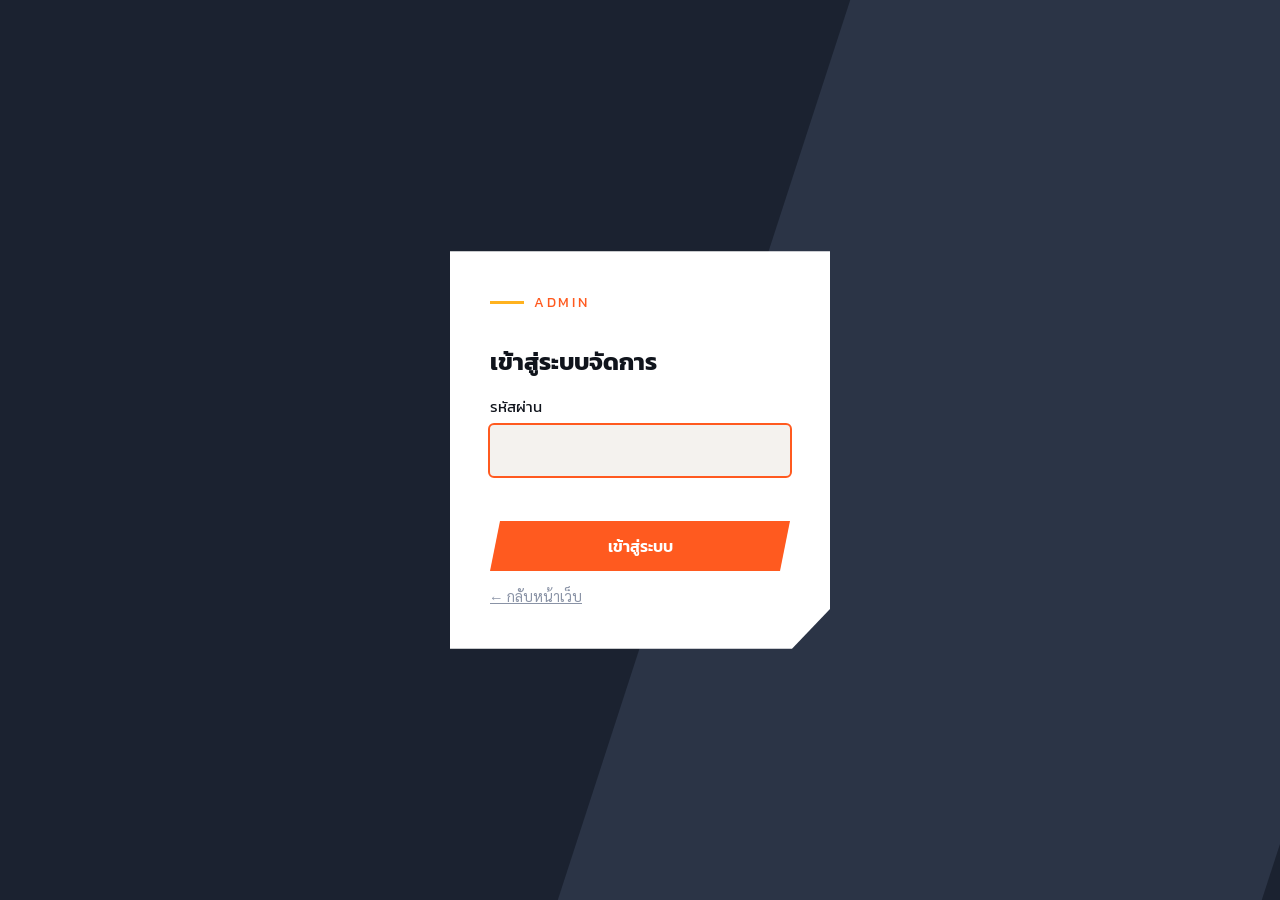
==== commit a45cb93d: "Add files via upload" ====
--- a/admin.html
+++ b/admin.html
@@ -1,427 +1,326 @@
-<!doctype html><html lang="th"><head><meta charset="utf-8"><meta name="viewport" content="width=device-width,initial-scale=1"><meta name="robots" content="noindex,nofollow">
-<title>Admin — Auranth</title>
-<link rel="stylesheet" href="https://fonts.googleapis.com/css2?family=Noto+Serif+Thai:wght@500;700&family=IBM+Plex+Sans+Thai:wght@400;500&display=swap">
-<link rel="stylesheet" href="style.css">
-<script>try{var t=localStorage.getItem('theme');if(t)document.documentElement.dataset.theme=t}catch(e){}</script>
+<!doctype html>
+<html lang="th">
+<head>
+<meta charset="utf-8">
+<meta name="viewport" content="width=device-width, initial-scale=1">
+<meta name="robots" content="noindex,nofollow">
+<title>ระบบจัดการเว็บไซต์</title>
+<link rel="stylesheet" href="assets/style.css">
 <style>
-.wrap{max-width:1180px;margin:0 auto;padding:32px 24px 96px}
-.bar2{display:flex;align-items:center;justify-content:space-between;gap:16px;flex-wrap:wrap;border-bottom:1px solid var(--line);padding-bottom:20px;margin-bottom:32px}
-.bar2 h1{margin:0;font-size:1.6rem}
-.btn{font:inherit;font-weight:500;border:1px solid var(--ink);background:transparent;color:var(--ink);padding:8px 20px;border-radius:999px;cursor:pointer;display:inline-block;line-height:1.5}
-.btn:hover{background:var(--ink);color:var(--bg)}
-.btn.p{background:var(--ac);border-color:var(--ac);color:#fff}.btn.p:hover{filter:brightness(.9)}
-.btn.x{border-color:#c0392b;color:#c0392b}.btn.x:hover{background:#c0392b;color:#fff}
-.btn:disabled{opacity:.5;cursor:wait}
-label{display:block;font-size:.9rem;color:var(--mu);margin:16px 0 6px}
-input,select,textarea{width:100%;font:inherit;padding:10px 12px;border:1px solid var(--line);border-radius:10px;background:var(--card);color:var(--ink)}
-textarea{line-height:1.8;resize:vertical;min-height:380px;font-family:ui-monospace,Menlo,Consolas,'IBM Plex Sans Thai',monospace;font-size:.95rem;border-top-left-radius:0;border-top-right-radius:0}
-.row{display:grid;gap:16px;grid-template-columns:repeat(auto-fit,minmax(150px,1fr))}
-.card{background:var(--card);border:1px solid var(--line);border-radius:18px;padding:28px}
-.login{max-width:520px;margin:48px auto}
-.chk{display:flex;gap:8px;align-items:center;margin-top:16px;font-size:.9rem;color:var(--mu)}.chk input{width:auto}
-.head{display:flex;justify-content:space-between;align-items:center;gap:16px;flex-wrap:wrap;margin-bottom:8px}
-.item{display:flex;gap:16px;align-items:center;justify-content:space-between;flex-wrap:wrap;padding:18px 0;border-top:1px solid var(--line)}
-.item h3{margin:0 0 4px;font-size:1.2rem}.item p{margin:0;font-size:.9rem}
-.acts{display:flex;gap:8px;flex-wrap:wrap;align-items:center}.acts .btn{padding:6px 16px;font-size:.9rem}
-.edit{display:grid;gap:32px;grid-template-columns:minmax(0,1fr) minmax(0,1fr);align-items:start}
-@media(max-width:960px){.edit{grid-template-columns:1fr}}
-#pv{margin:0;max-width:none;padding:28px}
-#pv h1{font-size:clamp(1.8rem,4vw,2.4rem);line-height:1.3;margin:12px 0}
-.tb{display:flex;flex-wrap:wrap;gap:4px;border:1px solid var(--line);border-bottom:0;border-radius:10px 10px 0 0;background:var(--code);padding:6px;margin-top:6px}
-.tb button{font:inherit;font-size:.85rem;border:0;background:transparent;color:var(--ink);padding:4px 10px;border-radius:6px;cursor:pointer}
-.tb button:hover{background:var(--line)}
-.hint{font-size:.85rem;color:var(--mu);margin:6px 0 0}
-.cov{display:flex;gap:12px;align-items:center;flex-wrap:wrap}.cov img{width:120px;height:60px;object-fit:cover;border-radius:8px;border:1px solid var(--line)}
-.note{background:var(--code);border:1px solid var(--line);border-radius:12px;padding:12px 16px;margin:0 0 16px;font-size:.92rem;display:flex;gap:12px;align-items:center;justify-content:space-between;flex-wrap:wrap}
-.toast{position:fixed;left:50%;bottom:24px;transform:translateX(-50%);background:var(--ink);color:var(--bg);padding:12px 22px;border-radius:999px;max-width:90vw;z-index:50}
-.toast.err{background:#c0392b;color:#fff}
-</style></head><body>
-<div class="wrap">
-
-<section id="vLogin" class="login card" hidden>
-  <p class="eb">Admin</p><h1 class="d" style="margin:8px 0 4px;font-size:1.8rem">เข้าสู่ระบบจัดการบล็อก</h1>
-  <p class="mu" style="margin:0">ใช้ GitHub Token ที่มีสิทธิ์ <b>Contents: Read and write</b> เฉพาะ repo นี้</p>
-  <label for="lOwner">GitHub username / org</label><input id="lOwner" autocomplete="off">
-  <div class="row"><div><label for="lRepo">Repository</label><input id="lRepo" autocomplete="off"></div>
-  <div><label for="lBranch">Branch</label><input id="lBranch" value="main" autocomplete="off"></div></div>
-  <label for="lToken">Personal Access Token</label><input id="lToken" type="password" autocomplete="off" placeholder="github_pat_...">
-  <label class="chk"><input id="lRemember" type="checkbox"> จำไว้ในเบราว์เซอร์เครื่องนี้ (ไม่แนะนำบนเครื่องสาธารณะ)</label>
-  <p style="margin:24px 0 0"><button id="bLogin" class="btn p">เข้าสู่ระบบ</button></p>
-</section>
-
-<div id="vApp" hidden>
-  <div class="bar2"><div><h1 class="d">Auranth · Admin</h1><span class="mu" id="repoName" style="font-size:.9rem"></span></div>
-  <div class="acts"><a class="btn" href="./" target="_blank" rel="noopener">ดูหน้าเว็บ</a><button id="bOut" class="btn">ออกจากระบบ</button></div></div>
-
-  <section id="vList">
-    <div class="head"><h2 class="d" style="margin:0;font-size:1.6rem">บทความทั้งหมด</h2>
-      <div class="acts"><button id="bRebuild" class="btn" title="สร้างหน้าทุกหน้าใหม่ด้วยดีไซน์ล่าสุด">สร้างหน้าทั้งหมดใหม่</button><button id="bNew" class="btn p">+ เขียนบทความใหม่</button></div></div>
-    <div id="list"><p class="mu">กำลังโหลด…</p></div>
-  </section>
-
-  <section id="vEdit" hidden>
-    <div class="head"><h2 class="d" id="eTitle" style="margin:0;font-size:1.6rem"></h2>
-    <div class="acts"><button id="bCancel" class="btn">ยกเลิก</button><button id="bSave" class="btn p">เผยแพร่</button></div></div>
-    <div id="draftNote" class="note" hidden><span id="draftTxt"></span><span class="acts"><button id="bDraftYes" class="btn">กู้คืนฉบับร่าง</button><button id="bDraftNo" class="btn">ทิ้ง</button></span></div>
-    <div class="edit">
-      <div>
-        <label for="fTitle">หัวข้อ</label><input id="fTitle" maxlength="200">
-        <div class="row">
-          <div><label for="fSlug">Slug (URL)</label><input id="fSlug" placeholder="my-first-post" maxlength="80"></div>
-          <div><label for="fCat">หมวด</label><input id="fCat" list="cats" maxlength="40"><datalist id="cats"></datalist></div>
-        </div>
-        <div class="row">
-          <div><label for="fDate">วันที่</label><input id="fDate" type="date"></div>
-          <div><label for="fMin">เวลาอ่าน (นาที)</label><input id="fMin" type="number" min="1" placeholder="อัตโนมัติ"></div>
-        </div>
-        <label for="fTags">แท็ก (คั่นด้วย ,)</label><input id="fTags" placeholder="windows, server, tips">
-        <label for="fExc">คำโปรยสั้นๆ</label><input id="fExc" maxlength="300">
-        <label>รูปปก</label>
-        <div class="cov"><img id="covImg" alt="" hidden><button id="bCov" type="button" class="btn">เลือกรูปปก</button><button id="bCovX" type="button" class="btn x" hidden>เอาออก</button></div>
-        <label for="fBody">เนื้อหา</label>
-        <div class="tb" role="toolbar" aria-label="เครื่องมือจัดรูปแบบ">
-          <button type="button" data-a="h2">หัวข้อ</button><button type="button" data-a="h3">หัวข้อย่อย</button><button type="button" data-a="b"><b>ตัวหนา</b></button><button type="button" data-a="code">&lt;โค้ด&gt;</button><button type="button" data-a="pre">บล็อกโค้ด</button><button type="button" data-a="link">ลิงก์</button><button type="button" data-a="ul">รายการ</button><button type="button" data-a="q">ยกคำพูด</button><button type="button" data-a="img">แทรกรูป</button>
-        </div>
-        <textarea id="fBody"></textarea>
-        <p class="hint">เว้นบรรทัดว่าง = ขึ้นย่อหน้าใหม่ · ระบบเก็บฉบับร่างในเบราว์เซอร์นี้ให้อัตโนมัติ (ไม่ขึ้นเว็บจนกว่าจะกดเผยแพร่)</p>
-        <input id="fFile" type="file" accept="image/*" hidden>
+  body{background:#e9e6e0}
+  .login{min-height:100vh;display:grid;place-items:center;background:var(--ink-2);position:relative;overflow:hidden}
+  .login::before{content:"";position:absolute;right:-10%;top:-20%;width:55%;height:140%;background:var(--steel);transform:skewX(-18deg)}
+  .login form{position:relative;background:#fff;padding:40px;width:min(380px,92vw);display:grid;gap:14px;clip-path:polygon(0 0,100% 0,100% 90%,90% 100%,0 100%)}
+  .login h1{font-size:1.5rem}
+  .err{color:#c62828;font-size:.9rem;min-height:1.2em}
+  .app{display:none}
+  .bar{background:var(--ink);color:#fff}
+  .bar .wrap{display:flex;align-items:center;justify-content:space-between;height:64px;gap:10px}
+  .bar .acts{display:flex;gap:10px;flex-wrap:wrap}
+  .bar .btn{padding:9px 18px;font-size:.92rem}
+  .tabs{display:flex;gap:4px;margin:26px 0 0;flex-wrap:wrap}
+  .tabs button{font-family:'Kanit';border:0;background:#d6d2ca;padding:11px 20px;cursor:pointer;font-size:.97rem}
+  .tabs button.on{background:#fff;color:var(--accent)}
+  .pane{display:none;background:#fff;padding:30px;margin-bottom:40px}
+  .pane.on{display:block}
+  .pane h2{font-size:1.3rem;margin-bottom:6px}
+  .hint{color:var(--muted);font-size:.9rem;margin-bottom:20px}
+  .fgrid{display:grid;grid-template-columns:1fr 1fr;gap:16px}
+  .fgrid .full{grid-column:1/-1}
+  label{display:grid;gap:6px;font-family:'Kanit';font-size:.92rem}
+  .item{border:1px solid var(--line);border-left:4px solid var(--accent);padding:18px;margin-bottom:14px;display:grid;gap:12px;background:#fbfaf8}
+  .item .top-row{display:flex;justify-content:space-between;align-items:center;gap:10px}
+  .item .top-row b{font-family:'Kanit'}
+  .mini{border:0;background:none;cursor:pointer;font-family:'Kanit';font-size:.9rem;padding:4px 8px}
+  .mini.del{color:#c62828}
+  .stats-ed{display:grid;grid-template-columns:repeat(4,1fr);gap:10px}
+  .toast{position:fixed;right:20px;bottom:20px;background:var(--ink);color:#fff;padding:14px 20px;border-left:4px solid var(--accent);display:none;max-width:420px;z-index:99}
+  .dirty{background:var(--accent-2)!important;color:var(--ink)!important}
+  .box{background:var(--paper);padding:16px;border-left:4px solid var(--accent-2);font-size:.92rem;margin:16px 0}
+  @media(max-width:700px){.fgrid,.stats-ed{grid-template-columns:1fr}.bar .wrap{height:auto;padding:12px 20px;flex-direction:column}}
+</style>
+</head>
+<body>
+
+<!-- หน้าล็อกอิน -->
+<div class="login" id="loginView">
+  <form id="loginForm">
+    <div class="kicker" style="color:var(--accent)">Admin</div>
+    <h1>เข้าสู่ระบบจัดการ</h1>
+    <label>รหัสผ่าน<input type="password" id="pw" autocomplete="current-password" required autofocus></label>
+    <div class="err" id="loginErr"></div>
+    <button class="btn" type="submit" id="loginBtn">เข้าสู่ระบบ</button>
+    <a href="index.html" style="font-size:.9rem;color:var(--muted)">← กลับหน้าเว็บ</a>
+  </form>
+</div>
+
+<!-- หน้าจัดการ -->
+<div class="app" id="appView">
+  <div class="bar"><div class="wrap">
+    <div class="brand"><span class="mark"></span>จัดการเว็บไซต์</div>
+    <div class="acts">
+      <button class="btn" id="saveBtn">บันทึกขึ้น GitHub</button>
+      <button class="btn ghost" id="dlBtn">ดาวน์โหลด data.json</button>
+      <a class="btn ghost" href="index.html" target="_blank">ดูหน้าเว็บ</a>
+      <button class="btn ghost" id="logoutBtn">ออกจากระบบ</button>
+    </div>
+  </div></div>
+
+  <div class="wrap">
+    <div class="tabs" id="tabs">
+      <button data-t="site" class="on">ข้อมูลร้าน</button>
+      <button data-t="services">บริการ</button>
+      <button data-t="posts">บทความ</button>
+      <button data-t="github">ตั้งค่า GitHub</button>
+      <button data-t="pass">เปลี่ยนรหัสผ่าน</button>
+    </div>
+
+    <div class="pane on" id="p-site">
+      <h2>ข้อมูลร้าน</h2><p class="hint">ข้อความที่แสดงบนหน้าแรก ส่วนติดต่อ และส่วนเกี่ยวกับเรา</p>
+      <div class="fgrid" id="siteForm"></div>
+      <h3 style="margin:26px 0 10px;font-size:1.05rem">ตัวเลขแถบสีส้ม</h3>
+      <div class="stats-ed" id="statsForm"></div>
+    </div>
+
+    <div class="pane" id="p-services">
+      <div class="head" style="margin-bottom:16px"><div><h2>บริการ</h2><p class="hint" style="margin:0">เพิ่ม แก้ไข ลบ หรือเลื่อนลำดับบริการ</p></div><button class="btn" id="addService">+ เพิ่มบริการ</button></div>
+      <div id="serviceEd"></div>
+    </div>
+
+    <div class="pane" id="p-posts">
+      <div class="head" style="margin-bottom:16px"><div><h2>บทความ</h2><p class="hint" style="margin:0">บทความเรียงตามวันที่ล่าสุดบนหน้าเว็บโดยอัตโนมัติ</p></div><button class="btn" id="addPost">+ เพิ่มบทความ</button></div>
+      <div id="postEd"></div>
+    </div>
+
+    <div class="pane" id="p-github">
+      <h2>ตั้งค่าการบันทึกขึ้น GitHub</h2>
+      <p class="hint">ปุ่ม "บันทึกขึ้น GitHub" จะ commit ไฟล์ data.json เข้า repository โดยตรง แล้ว GitHub Pages จะอัปเดตหน้าเว็บภายในประมาณ 1 นาที</p>
+      <div class="fgrid">
+        <label>GitHub username / organization<input id="ghOwner" placeholder="เช่น nanthaphop"></label>
+        <label>Repository<input id="ghRepo" placeholder="เช่น garage-site"></label>
+        <label>Branch<input id="ghBranch" value="main"></label>
+        <label>Path ของไฟล์ข้อมูล<input id="ghPath" value="data.json"></label>
+        <label class="full">Personal Access Token (fine-grained)<input id="ghToken" type="password" placeholder="github_pat_..."></label>
+        <label class="full" style="display:flex;gap:10px;align-items:center;font-family:Sarabun"><input type="checkbox" id="ghRemember" style="width:auto"> จำ token ไว้ในเบราว์เซอร์นี้ (ใช้เฉพาะเครื่องส่วนตัวเท่านั้น)</label>
       </div>
-      <div><p class="eb" style="margin:16px 0 12px">ตัวอย่าง</p><article id="pv" class="card"></article></div>
-    </div>
-  </section>
+      <p style="margin-top:16px;display:flex;gap:10px;flex-wrap:wrap"><button class="btn dark" id="ghSaveCfg">บันทึกการตั้งค่า</button><button class="btn ghost" style="box-shadow:inset 0 0 0 2px var(--ink);color:var(--ink)" id="ghTest">ทดสอบการเชื่อมต่อ</button></p>
+      <div class="box">
+        <b>วิธีสร้าง token:</b> GitHub → Settings → Developer settings → Personal access tokens → Fine-grained tokens → Generate new token<br>
+        • Repository access: <b>Only select repositories</b> แล้วเลือก repo ของเว็บนี้เท่านั้น<br>
+        • Permissions → Repository permissions → <b>Contents: Read and write</b><br>
+        • ตั้งวันหมดอายุตามความเหมาะสม และอย่าแชร์ token ให้ผู้อื่น
+      </div>
+    </div>
+
+    <div class="pane" id="p-pass">
+      <h2>เปลี่ยนรหัสผ่านหน้าจัดการ</h2>
+      <p class="hint">รหัสผ่านถูกเก็บเป็นค่า hash (PBKDF2-SHA256) ใน data.json ไม่เก็บตัวรหัสจริง หลังเปลี่ยนแล้วต้องกด "บันทึกขึ้น GitHub" ด้วย</p>
+      <div class="fgrid">
+        <label>รหัสผ่านใหม่ (อย่างน้อย 8 ตัวอักษร)<input type="password" id="np1" autocomplete="new-password"></label>
+        <label>ยืนยันรหัสผ่านใหม่<input type="password" id="np2" autocomplete="new-password"></label>
+      </div>
+      <p style="margin-top:16px"><button class="btn dark" id="changePw">เปลี่ยนรหัสผ่าน</button></p>
+    </div>
+  </div>
 </div>
-</div>
-<div id="toast" class="toast" hidden></div>
+
+<div class="toast" id="toast"></div>
 
 <script>
-/*PURE:START*/
-const SITE='Auranth',TAGLINE='เรื่องเล่า ความคิด และการเดินทาง ในบล็อกส่วนตัว Auranth';
-const BASE=(typeof location!=='undefined')?new URL('./',location.href).href:'https://example.com/';
-const MON=['ม.ค.','ก.พ.','มี.ค.','เม.ย.','พ.ค.','มิ.ย.','ก.ค.','ส.ค.','ก.ย.','ต.ค.','พ.ย.','ธ.ค.'];
-const FONTS='https://fonts.googleapis.com/css2?family=Noto+Serif+Thai:wght@500;700&family=IBM+Plex+Sans+Thai:wght@400;500&display=swap';
-const THEME_INIT="<script>try{var t=localStorage.getItem('theme');if(t)document.documentElement.dataset.theme=t}catch(e){}<\/script>";
-const esc=s=>String(s??'').replace(/[&<>"']/g,c=>({'&':'&amp;','<':'&lt;','>':'&gt;','"':'&quot;',"'":'&#39;'}[c]));
-const thai=iso=>{const [y,m,d]=iso.split('-').map(Number);return `${d} ${MON[m-1]} ${y+543}`};
-const unThai=t=>{const m=String(t).match(/(\d{1,2})\s+(\S+)\s+(\d{4})/);if(!m)return new Date().toISOString().slice(0,10);const i=MON.indexOf(m[2]);return `${+m[3]-543}-${String((i<0?0:i)+1).padStart(2,'0')}-${m[1].padStart(2,'0')}`};
-const est=t=>Math.max(1,Math.round(t.length/900));
-const rfc=iso=>new Date(iso+'T00:00:00+07:00').toUTCString();
-const sortPosts=a=>[...a].sort((x,y)=>y.date.localeCompare(x.date)||x.slug.localeCompare(y.slug));
-const plain=b=>String(b).replace(/!\[[^\]]*\]\([^)]*\)/g,' ').replace(/\[([^\]]+)\]\([^)]*\)/g,'$1').replace(/[`*#>]/g,'').replace(/^- /gm,'').replace(/\s+/g,' ').trim().slice(0,1200);
-
-/* ---- mini-markdown ---- */
-function inline(s){
-  const codes=[];
-  s=String(s).replace(/`([^`]+)`/g,(_,c)=>{codes.push(c);return `\u0000${codes.length-1}\u0000`});
-  s=esc(s);
-  s=s.replace(/\*\*([^*]+)\*\*/g,'<strong>$1</strong>');
-  s=s.replace(/\[([^\]]+)\]\(((?:https?:\/\/|\/|#|uploads\/)[^\s)]*)\)/g,(m,t,u)=>`<a href="${u}"${/^https?:/.test(u)?' target="_blank" rel="noopener"':''}>${t}</a>`);
-  return s.replace(/\u0000(\d+)\u0000/g,(_,i)=>`<code>${esc(codes[i])}</code>`);
-}
-function md(src,o={}){
-  const L=String(src).replace(/\r\n/g,'\n').split('\n'),out=[],toc=[];let i=0;
-  const isBlock=l=>/^(```|#{2,3}\s|>\s?|- |!\[[^\]]*\]\([^)\s]+\)\s*$)/.test(l);
-  const imgSrc=u=>o.res?o.res(u):(/^uploads\//.test(u)?(o.pre||'')+u:u);
-  while(i<L.length){
-    const l=L[i];
-    if(!l.trim()){i++;continue}
-    if(/^```/.test(l)){const lang=l.slice(3).trim().replace(/[^\w+-]/g,'');const b=[];i++;while(i<L.length&&!/^```/.test(L[i]))b.push(L[i++]);i++;out.push(`<pre><code${lang?` class="lang-${lang}"`:''}>${esc(b.join('\n'))}</code></pre>`);continue}
-    let m=l.match(/^(#{2,3})\s+(.+)$/);
-    if(m){const n=m[1].length,id='s'+(toc.length+1);if(n===2)toc.push({id,t:m[2].trim().replace(/[`*]/g,'')});out.push(`<h${n} class="d"${n===2?` id="${id}"`:''}>${inline(m[2].trim())}</h${n}>`);i++;continue}
-    m=l.match(/^!\[([^\]]*)\]\(([^)\s]+)\)\s*$/);
-    if(m){out.push(`<figure><img src="${esc(imgSrc(m[2]))}" alt="${esc(m[1])}" loading="lazy">${m[1]?`<figcaption>${esc(m[1])}</figcaption>`:''}</figure>`);i++;continue}
-    if(/^>\s?/.test(l)){const b=[];while(i<L.length&&/^>\s?/.test(L[i]))b.push(L[i++].replace(/^>\s?/,''));out.push(`<blockquote><p>${b.map(inline).join('<br>')}</p></blockquote>`);continue}
-    if(/^- /.test(l)){const b=[];while(i<L.length&&/^- /.test(L[i]))b.push(L[i++].slice(2));out.push(`<ul>${b.map(x=>`<li>${inline(x)}</li>`).join('')}</ul>`);continue}
-    const b=[];while(i<L.length&&L[i].trim()&&!isBlock(L[i]))b.push(L[i++]);
-    if(!b.length)b.push(L[i++]);
-    out.push(`<p>${b.map(inline).join('<br>')}</p>`);
-  }
-  return{html:out.join('\n'),toc};
-}
-
-/* ---- page templates ---- */
-const topbar=root=>`<a class="skip" href="#main">ข้ามไปเนื้อหา</a><header class="top"><a class="brand d" href="${root||'./'}">${SITE}</a><nav class="tools" aria-label="เมนู"><a href="${root}#search">ค้นหา</a><a href="${root}feed.xml">RSS</a><button id="tt" class="tt" type="button" aria-pressed="false">โหมดมืด</button></nav></header>`;
-const footer=root=>`<footer class="foot"><span>© ${SITE}</span><a href="${root}feed.xml">RSS</a></footer>`;
-const headHtml=o=>`<meta charset="utf-8"><meta name="viewport" content="width=device-width,initial-scale=1">
-<title>${esc(o.title)}</title><meta name="description" content="${esc(o.desc)}">
-<link rel="canonical" href="${esc(o.url)}">
-<meta property="og:site_name" content="${SITE}"><meta property="og:type" content="${o.type}"><meta property="og:title" content="${esc(o.title)}"><meta property="og:description" content="${esc(o.desc)}"><meta property="og:url" content="${esc(o.url)}"><meta property="og:image" content="${esc(o.img)}"><meta name="twitter:card" content="summary_large_image">
-<link rel="alternate" type="application/rss+xml" title="${SITE}" href="${o.root}feed.xml">
-<link rel="preconnect" href="https://fonts.googleapis.com"><link rel="preconnect" href="https://fonts.gstatic.com" crossorigin>
-<link rel="stylesheet" href="${FONTS}"><link rel="stylesheet" href="${o.root}style.css">${THEME_INIT}`;
-
-function postPage(p,body){
-  const root='../../',url=`${BASE}posts/${p.slug}/`,img=BASE+(p.cover||'hero.jpg');
-  const {html:bh,toc}=md(body,{pre:root});
-  const ld=JSON.stringify({'@context':'https://schema.org','@type':'BlogPosting',headline:p.title,description:p.excerpt,datePublished:p.date,image:img,mainEntityOfPage:url,author:{'@type':'Person',name:SITE}}).replace(/</g,'\\u003c');
-  const tocH=toc.length>=3?`<nav class="toc" aria-label="สารบัญ"><b class="d">สารบัญ</b><ol>${toc.map(t=>`<li><a href="#${t.id}">${esc(t.t)}</a></li>`).join('')}</ol></nav>`:'';
-  const tagsH=(p.tags||[]).length?`<div class="tags">${p.tags.map(t=>`<a class="chip" href="${root}?tag=${encodeURIComponent(t)}">#${esc(t)}</a>`).join('')}</div>`:'';
-  return `<!doctype html><html lang="th"><head>${headHtml({title:`${p.title} — ${SITE}`,desc:p.excerpt,url,img,type:'article',root})}<script type="application/ld+json">${ld}<\/script></head><body data-post="${esc(p.slug)}" data-root="${root}"><div id="bar"></div>${topbar(root)}<article id="main"><a class="mu" href="${root}">← ${SITE}</a><p class="eb" style="margin-top:32px"><a href="${root}?cat=${encodeURIComponent(p.category)}">${esc(p.category)}</a> · ${thai(p.date)} · ${p.minutes||1} นาที</p><h1 class="d" style="font-size:clamp(2rem,5vw,2.8rem);line-height:1.3;margin:12px 0">${esc(p.title)}</h1><p class="mu" style="font-size:1.1rem">${esc(p.excerpt)}</p>${p.cover?`<figure class="cover"><img src="${root}${esc(p.cover)}" alt=""></figure>`:''}${tocH}<div class="body">${bh}</div>${tagsH}<p class="share"><button id="cp" class="chip" type="button">คัดลอกลิงก์</button></p></article><nav id="more" class="more" aria-label="บทความอื่น"></nav>${footer(root)}<script src="${root}assets/site.js" defer><\/script></body></html>
-`;
-}
-const attrs=p=>`data-slug="${esc(p.slug)}" data-cat="${esc(p.category)}" data-tags="${esc((p.tags||[]).join('|'))}"`;
-function listHtml(ps){
-  ps=sortPosts(ps);if(!ps.length)return '';
-  const [f,...rest]=ps;
-  let h=`<a class="f" ${attrs(f)} href="posts/${esc(f.slug)}/"><div class="img"><img src="${esc(f.cover||'hero.jpg')}" alt=""></div><p class="eb" style="margin-top:32px">${esc(f.category)} · ${thai(f.date)}</p><h2 class="d">${esc(f.title)}</h2><p class="mu" style="font-size:1.1rem">${esc(f.excerpt)}</p></a>\n`;
-  if(rest.length)h+=`<div class="grid">${rest.map(p=>`<a class="c" ${attrs(p)} href="posts/${esc(p.slug)}/">${p.cover?`<div class="th"><img src="${esc(p.cover)}" alt="" loading="lazy"></div>`:''}<p class="eb">${esc(p.category)} · ${p.minutes||1} นาที</p><h3 class="d">${esc(p.title)}</h3><p class="mu">${esc(p.excerpt)}</p><p class="mu" style="font-size:.85rem">${thai(p.date)}</p></a>`).join('')}</div>\n`;
-  return h;
-}
-function injectIndex(html,ps){
-  const block=`<!--POSTS:START-->\n${listHtml(ps)}<!--POSTS:END-->`;
-  if(html.includes('<!--POSTS:START-->')&&html.includes('<!--POSTS:END-->'))return html.replace(/<!--POSTS:START-->[\s\S]*?<!--POSTS:END-->/,()=>block);
-  return html.replace(/(<\/section>)[\s\S]*?(<\/main>)/,(_,a,b)=>`${a}\n${block}\n${b}`);
-}
-const feedXml=ps=>`<?xml version="1.0" encoding="UTF-8"?>
-<rss version="2.0" xmlns:atom="http://www.w3.org/2005/Atom"><channel><title>${SITE}</title><link>${BASE}</link><description>${esc(TAGLINE)}</description><language>th</language><atom:link href="${BASE}feed.xml" rel="self" type="application/rss+xml"/>${sortPosts(ps).slice(0,20).map(p=>`<item><title>${esc(p.title)}</title><link>${BASE}posts/${esc(p.slug)}/</link><guid isPermaLink="true">${BASE}posts/${esc(p.slug)}/</guid><pubDate>${rfc(p.date)}</pubDate><description>${esc(p.excerpt)}</description><category>${esc(p.category)}</category></item>`).join('')}</channel></rss>
-`;
-const sitemapXml=ps=>`<?xml version="1.0" encoding="UTF-8"?>
-<urlset xmlns="http://www.sitemaps.org/schemas/sitemap/0.9"><url><loc>${BASE}</loc></url>${sortPosts(ps).map(p=>`<url><loc>${BASE}posts/${esc(p.slug)}/</loc><lastmod>${p.date}</lastmod></url>`).join('')}</urlset>
-`;
-const notFound=()=>`<!doctype html><html lang="th"><head><base href="${BASE}"><meta charset="utf-8"><meta name="viewport" content="width=device-width,initial-scale=1"><meta name="robots" content="noindex"><title>ไม่พบหน้านี้ — ${SITE}</title><link rel="stylesheet" href="${FONTS}"><link rel="stylesheet" href="style.css">${THEME_INIT}</head><body>${topbar('')}<main id="main"><section class="hero"><p class="eb">404</p><h1 class="d" style="font-size:clamp(2rem,6vw,3rem)">ไม่พบหน้านี้</h1><p class="mu"><a href="./" style="text-decoration:underline">กลับหน้าแรก</a></p></section></main>${footer('')}<script src="assets/site.js" defer><\/script></body></html>
-`;
-function siteFiles(next,idx){
-  return [{path:'index.html',content:injectIndex(idx,next)},{path:'search.json',content:JSON.stringify(next)},{path:'feed.xml',content:feedXml(next)},{path:'sitemap.xml',content:sitemapXml(next)},{path:'404.html',content:notFound()}];
-}
-/*PURE:END*/
-
-const $=s=>document.querySelector(s);
-const KEY='auranth-admin',DKEY='auranth-draft:';
-let cfg=null,posts=[],editing=null,cover='',staged={},savedDraft=null;
-
-function toast(msg,err){const t=$('#toast');t.textContent=msg;t.className='toast'+(err?' err':'');t.hidden=false;clearTimeout(toast.h);toast.h=setTimeout(()=>t.hidden=true,err?7000:3500)}
-const busy=(b,on)=>{b.disabled=on};
-const today=()=>{const d=new Date();return `${d.getFullYear()}-${String(d.getMonth()+1).padStart(2,'0')}-${String(d.getDate()).padStart(2,'0')}`};
-const slugify=s=>s.toLowerCase().replace(/[^a-z0-9]+/g,'-').replace(/^-|-$/g,'');
-
-/* ---------- GitHub API ---------- */
-const rp=()=>`/repos/${cfg.owner}/${cfg.repo}`;
-async function api(path,opt={}){
-  const r=await fetch('https://api.github.com'+path,{cache:'no-store',...opt,headers:{'Accept':'application/vnd.github+json','Authorization':'Bearer '+cfg.token,'X-GitHub-Api-Version':'2022-11-28','Content-Type':'application/json',...(opt.headers||{})}});
-  if(!r.ok){const e=new Error(`${r.status}`);e.status=r.status;try{e.detail=(await r.json()).message}catch{}throw e}
-  return opt.raw?r.text():r.json();
-}
-const getText=async path=>{try{return await api(`${rp()}/contents/${path}?ref=${encodeURIComponent(cfg.branch)}`,{headers:{Accept:'application/vnd.github.raw+json'},raw:true})}catch(e){if(e.status===404)return null;throw e}};
-async function listFiles(dir){const items=await api(`${rp()}/contents/${dir}?ref=${encodeURIComponent(cfg.branch)}`);let out=[];for(const i of items){if(i.type==='dir')out=out.concat(await listFiles(i.path));else out.push(i.path)}return out}
-async function commit(files,message){ // commit เดียว: {path,content} | {path,b64} | {path,content:null}=ลบ
-  const ref=await api(`${rp()}/git/ref/heads/${encodeURIComponent(cfg.branch)}`);
-  const base=ref.object.sha,c=await api(`${rp()}/git/commits/${base}`),entries=[];
-  for(const f of files){
-    if(f.b64!==undefined){const bl=await api(`${rp()}/git/blobs`,{method:'POST',body:JSON.stringify({content:f.b64,encoding:'base64'})});entries.push({path:f.path,mode:'100644',type:'blob',sha:bl.sha})}
-    else if(f.content===null)entries.push({path:f.path,mode:'100644',type:'blob',sha:null});
-    else entries.push({path:f.path,mode:'100644',type:'blob',content:f.content});
-  }
-  const tree=await api(`${rp()}/git/trees`,{method:'POST',body:JSON.stringify({base_tree:c.tree.sha,tree:entries})});
-  const nc=await api(`${rp()}/git/commits`,{method:'POST',body:JSON.stringify({message,tree:tree.sha,parents:[base]})});
-  await api(`${rp()}/git/refs/heads/${encodeURIComponent(cfg.branch)}`,{method:'PATCH',body:JSON.stringify({sha:nc.sha})});
-}
-function explain(e){
-  if(e.status===401)return 'Token ไม่ถูกต้องหรือหมดอายุ';
-  if(e.status===403)return 'Token ไม่มีสิทธิ์เขียน หรือเรียกใช้ถี่เกินไป';
-  if(e.status===404)return 'ไม่พบ repo / branch นี้ (หรือ Token ไม่มีสิทธิ์เข้าถึง)';
-  if(e.status===409||e.status===422)return 'บันทึกชนกัน ลองโหลดหน้าใหม่แล้วทำอีกครั้ง';
-  return e.message+(e.detail?' — '+e.detail:'');
-}
-
-/* ---------- อ่านเนื้อหาเดิม ---------- */
-function legacyBody(html){ // หน้าเก่าที่ยังไม่มี post.md
-  const d=new DOMParser().parseFromString(html.replace(/<br\s*\/?>/gi,'\n'),'text/html'),b=d.querySelector('.body');if(!b)return '';
-  return [...b.children].map(el=>{const t=el.tagName;
-    if(/^H[1-6]$/.test(t))return '## '+el.textContent.trim();
-    if(t==='PRE')return '```\n'+el.textContent.replace(/\n$/,'')+'\n```';
-    if(t==='UL'||t==='OL')return [...el.children].map(li=>'- '+li.textContent.trim()).join('\n');
-    if(t==='BLOCKQUOTE')return el.textContent.trim().split('\n').map(x=>'> '+x).join('\n');
-    if(t==='FIGURE'){const im=el.querySelector('img');return im?`![${im.alt||''}](${(im.getAttribute('src')||'').replace(/^(\.\.\/)+/,'')})`:''}
-    return el.textContent.trim()}).filter(Boolean).join('\n\n');
-}
-async function bodyOf(slug){
-  const m=await getText(`posts/${slug}/post.md`);if(m!==null)return m;
-  const h=await getText(`posts/${slug}/index.html`);return h?legacyBody(h):'';
-}
-async function bootstrap(){ // สร้างรายการจาก index.html เดิม (ครั้งแรก)
-  const idx=await getText('index.html');if(!idx)return [];
-  const d=new DOMParser().parseFromString(idx,'text/html'),out=[];
-  const slugOf=a=>(a.getAttribute('href').match(/posts\/([^/]+)/)||[])[1];
-  const f=d.querySelector('a.f');
-  if(f&&slugOf(f)){const [c,dt]=f.querySelector('.eb').textContent.split('·').map(s=>s.trim());out.push({slug:slugOf(f),title:f.querySelector('h2').textContent.trim(),category:c,date:unThai(dt),excerpt:f.querySelector('p.mu').textContent.trim(),minutes:null,tags:[],cover:'',text:''})}
-  d.querySelectorAll('.grid a').forEach(a=>{if(!slugOf(a))return;const [c,m]=a.querySelector('.eb').textContent.split('·').map(s=>s.trim());const mu=a.querySelectorAll('p.mu');out.push({slug:slugOf(a),title:a.querySelector('h3').textContent.trim(),category:c,date:unThai(mu[1]?.textContent||''),excerpt:mu[0].textContent.trim(),minutes:parseInt(m)||null,tags:[],cover:'',text:''})});
-  await Promise.all(out.map(async p=>{try{const b=await bodyOf(p.slug);p.text=plain(b);if(!p.minutes)p.minutes=est(b)}catch{p.minutes=p.minutes||1}}));
-  return out;
-}
-async function loadPosts(){
-  const j=await getText('search.json');
-  posts=j?JSON.parse(j):await bootstrap();
-  renderList();
-}
-
-/* ---------- รูปภาพ ---------- */
-const toB64=u8=>{let s='';for(let i=0;i<u8.length;i+=0x8000)s+=String.fromCharCode.apply(null,u8.subarray(i,i+0x8000));return btoa(s)};
-async function stageImage(file){
-  if(file.size>10*1024*1024)throw new Error('ไฟล์ใหญ่เกิน 10 MB');
-  let blob=file,ext;
-  if(/svg/.test(file.type))ext='svg';else if(/gif/.test(file.type))ext='gif';
-  else{
-    const bm=await createImageBitmap(file),s=Math.min(1,1600/Math.max(bm.width,bm.height));
-    const c=document.createElement('canvas');c.width=Math.round(bm.width*s);c.height=Math.round(bm.height*s);
-    const g=c.getContext('2d');g.fillStyle='#fff';g.fillRect(0,0,c.width,c.height);g.drawImage(bm,0,0,c.width,c.height);
-    blob=await new Promise(r=>c.toBlob(r,'image/jpeg',.85));ext='jpg';
-  }
-  const path=`uploads/${new Date().getFullYear()}/${slugify($('#fSlug').value)||'img'}-${Date.now().toString(36)}.${ext}`;
-  staged[path]={b64:toB64(new Uint8Array(await blob.arrayBuffer())),url:URL.createObjectURL(blob)};
-  return path;
-}
-function pickImage(){return new Promise(res=>{const f=$('#fFile');f.value='';f.onchange=()=>res(f.files[0]||null);f.click()})}
-const resolveImg=u=>staged[u]?staged[u].url:u;
-
-/* ---------- views ---------- */
-function show(v){['vLogin','vApp'].forEach(i=>$('#'+i).hidden=i!==v)}
-function showSec(v){$('#vList').hidden=v!=='list';$('#vEdit').hidden=v!=='edit';scrollTo(0,0)}
-function renderList(){
-  const ps=sortPosts(posts);
-  $('#list').innerHTML=ps.length?ps.map(p=>`<div class="item"><div><h3 class="d">${esc(p.title)}</h3><p class="mu">${esc(p.category)} · ${thai(p.date)} · /posts/${esc(p.slug)}/${(p.tags||[]).length?' · '+p.tags.map(t=>'#'+esc(t)).join(' '):''}</p></div><div class="acts"><a class="btn" href="posts/${esc(p.slug)}/" target="_blank" rel="noopener">ดู</a><button class="btn" data-e="${esc(p.slug)}">แก้ไข</button><button class="btn x" data-d="${esc(p.slug)}">ลบ</button></div></div>`).join(''):'<p class="mu">ยังไม่มีบทความ</p>';
-  $('#cats').innerHTML=[...new Set(['IT','Running','Travel',...posts.map(p=>p.category)])].map(c=>`<option value="${esc(c)}">`).join('');
-}
-function paintCover(){
-  const im=$('#covImg');im.hidden=!cover;$('#bCovX').hidden=!cover;
-  if(cover)im.src=resolveImg(cover);
-  $('#bCov').textContent=cover?'เปลี่ยนรูปปก':'เลือกรูปปก';
-}
-const tagsVal=()=>$('#fTags').value.split(',').map(s=>s.trim().replace(/[|#]/g,'')).filter(Boolean).slice(0,8);
-function preview(){
-  const body=$('#fBody').value,tags=tagsVal();
-  const {html}=md(body||' ',{res:resolveImg});
-  $('#pv').innerHTML=`${cover?`<figure class="cover" style="margin:0 0 20px"><img src="${esc(resolveImg(cover))}" alt=""></figure>`:''}<p class="eb">${esc($('#fCat').value||'IT')} · ${thai($('#fDate').value||today())} · ${parseInt($('#fMin').value)||est(body)} นาที</p><h1 class="d">${esc($('#fTitle').value||'หัวข้อบทความ')}</h1><p class="mu" style="font-size:1.05rem">${esc($('#fExc').value)}</p><div class="body" style="margin-top:24px;padding-top:24px">${html}</div>${tags.length?`<div class="tags">${tags.map(t=>`<span class="chip">#${esc(t)}</span>`).join('')}</div>`:''}`;
-}
-function setFields(p){
-  $('#fTitle').value=p.title||'';$('#fSlug').value=p.slug||'';$('#fCat').value=p.category||'IT';$('#fDate').value=p.date||today();$('#fMin').value=p.minutes||'';$('#fExc').value=p.excerpt||'';$('#fBody').value=p.body||'';$('#fTags').value=(p.tags||[]).join(', ');cover=p.cover||'';paintCover();
-}
-
-/* ---------- ร่างอัตโนมัติ (เก็บในเบราว์เซอร์นี้เท่านั้น) ---------- */
-const dkey=()=>DKEY+(editing||'new');
-function snapshot(){return{title:$('#fTitle').value,slug:$('#fSlug').value,category:$('#fCat').value,date:$('#fDate').value,minutes:$('#fMin').value,excerpt:$('#fExc').value,body:$('#fBody').value,tags:tagsVal(),cover:staged[cover]?'':cover,t:Date.now()}}
-let dTimer;
-function autosave(){clearTimeout(dTimer);dTimer=setTimeout(()=>{const s=snapshot();if(!s.title.trim()&&!s.body.trim())return;try{localStorage.setItem(dkey(),JSON.stringify(s))}catch{}},800)}
-function checkDraft(base){
-  $('#draftNote').hidden=true;savedDraft=null;
-  try{const s=JSON.parse(localStorage.getItem(dkey())||'null');
-    if(s&&(s.body!==base.body||s.title!==base.title)){savedDraft=s;$('#draftTxt').textContent='มีฉบับร่างที่ยังไม่ได้เผยแพร่ (บันทึกเมื่อ '+new Date(s.t).toLocaleString('th-TH')+')';$('#draftNote').hidden=false}
-  }catch{}
-}
-
-async function openEditor(slug){
-  editing=slug;staged={};
-  const p=posts.find(x=>x.slug===slug);
-  $('#eTitle').textContent=p?'แก้ไขบทความ':'บทความใหม่';
-  $('#fSlug').disabled=!!p;$('#fSlug').dataset.touched='';
-  setFields({...(p||{}),body:''});showSec('edit');preview();
-  let base={title:p?.title||'',body:''};
-  if(p){$('#fBody').value='กำลังโหลดเนื้อหา…';$('#fBody').disabled=true;$('#bSave').disabled=true;
-    try{const b=await bodyOf(slug);$('#fBody').value=b;base.body=b}catch(e){toast(explain(e),true);$('#fBody').value=''}
-    $('#fBody').disabled=false;$('#bSave').disabled=false;preview();}
-  checkDraft(base);
-}
-async function save(){
-  const title=$('#fTitle').value.trim(),body=$('#fBody').value,excerpt=$('#fExc').value.trim(),category=$('#fCat').value.trim()||'IT',date=$('#fDate').value;
-  let slug=$('#fSlug').value.trim();
-  if(!title)return toast('กรุณาใส่หัวข้อ',true);
-  if(!body.trim())return toast('กรุณาใส่เนื้อหา',true);
-  if(!date)return toast('กรุณาเลือกวันที่',true);
-  if(!slug)slug=slugify(title)||'post-'+date.replace(/-/g,'');
-  if(!/^[a-z0-9][a-z0-9-]*$/.test(slug))return toast('Slug ใช้ได้เฉพาะ a-z 0-9 และ -',true);
-  if(editing===null&&posts.some(p=>p.slug===slug))return toast('มี slug นี้อยู่แล้ว',true);
-  const p={slug,title,category,date,excerpt,minutes:parseInt($('#fMin').value)||est(body),tags:tagsVal(),cover,text:plain(body)};
-  const b=$('#bSave');busy(b,true);
-  try{
-    const next=sortPosts(posts.filter(x=>x.slug!==slug).concat(p));
-    const idx=await getText('index.html');if(idx===null)throw new Error('ไม่พบ index.html ใน repo');
-    const used=Object.keys(staged).filter(k=>body.includes(k)||cover===k);
-    await commit([
-      {path:`posts/${slug}/index.html`,content:postPage(p,body)},
-      {path:`posts/${slug}/post.md`,content:body},
-      ...siteFiles(next,idx),
-      ...used.map(k=>({path:k,b64:staged[k].b64}))
-    ],`Admin: ${editing===null?'add':'update'} ${slug}`);
-    try{localStorage.removeItem(dkey())}catch{}
-    staged={};posts=next;renderList();showSec('list');toast('เผยแพร่แล้ว — GitHub Pages ใช้เวลาอัปเดต ~1 นาที');
-  }catch(e){toast(explain(e),true)}finally{busy(b,false)}
-}
-async function del(slug){
-  const p=posts.find(x=>x.slug===slug);if(!p||!confirm(`ลบ "${p.title}" ถาวร?\n(รูปที่อัปโหลดไว้ใน uploads/ จะไม่ถูกลบ)`))return;
-  try{
-    const next=posts.filter(x=>x.slug!==slug),idx=await getText('index.html');
-    const files=(await listFiles(`posts/${slug}`)).map(path=>({path,content:null}));
-    await commit([...files,...siteFiles(next,idx)],`Admin: delete ${slug}`);
-    posts=next;renderList();toast('ลบแล้ว');
-  }catch(e){toast(explain(e),true)}
-}
-async function rebuild(){
-  if(!confirm('สร้างหน้าบทความทุกหน้า หน้าแรก RSS และ sitemap ใหม่ด้วยดีไซน์ล่าสุด?\nเนื้อหาไม่เปลี่ยน (ทำใน commit เดียว ย้อนกลับได้จาก GitHub)'))return;
-  const b=$('#bRebuild');busy(b,true);
-  try{
-    const idx=await getText('index.html');if(idx===null)throw new Error('ไม่พบ index.html ใน repo');
-    const next=[],files=[];
-    for(const p of posts){
-      const body=await bodyOf(p.slug),q={tags:[],cover:'',...p,minutes:p.minutes||est(body),text:plain(body)};
-      next.push(q);files.push({path:`posts/${p.slug}/index.html`,content:postPage(q,body)},{path:`posts/${p.slug}/post.md`,content:body});
+const $ = id => document.getElementById(id);
+const esc = s => String(s ?? '').replace(/[&<>"']/g, c => ({'&':'&amp;','<':'&lt;','>':'&gt;','"':'&quot;',"'":'&#39;'}[c]));
+let DATA = null, dirty = false;
+
+function toast(msg, ms = 3500){ const t = $('toast'); t.textContent = msg; t.style.display = 'block'; clearTimeout(t._h); t._h = setTimeout(() => t.style.display = 'none', ms); }
+function markDirty(){ dirty = true; $('saveBtn').classList.add('dirty'); $('saveBtn').textContent = 'บันทึกขึ้น GitHub •'; }
+function clearDirty(){ dirty = false; $('saveBtn').classList.remove('dirty'); $('saveBtn').textContent = 'บันทึกขึ้น GitHub'; }
+window.addEventListener('beforeunload', e => { if (dirty) { e.preventDefault(); e.returnValue = ''; } });
+
+// ---------- รหัสผ่าน (PBKDF2 ผ่าน Web Crypto) ----------
+const hex = buf => [...new Uint8Array(buf)].map(b => b.toString(16).padStart(2,'0')).join('');
+async function pbkdf2(pw, salt, iter){
+  const key = await crypto.subtle.importKey('raw', new TextEncoder().encode(pw), 'PBKDF2', false, ['deriveBits']);
+  return hex(await crypto.subtle.deriveBits({name:'PBKDF2', hash:'SHA-256', salt:new TextEncoder().encode(salt), iterations:iter}, key, 256));
+}
+async function loadData(){
+  const r = await fetch('data.json?v=' + Date.now(), {cache:'no-store'});
+  if (!r.ok) throw new Error('โหลด data.json ไม่ได้');
+  return r.json();
+}
+
+$('loginForm').addEventListener('submit', async e => {
+  e.preventDefault();
+  const lock = +sessionStorage.getItem('lockUntil') || 0;
+  if (Date.now() < lock) { $('loginErr').textContent = `ลองผิดหลายครั้ง กรุณารอ ${Math.ceil((lock-Date.now())/1000)} วินาที`; return; }
+  $('loginBtn').disabled = true; $('loginErr').textContent = 'กำลังตรวจสอบ...';
+  try {
+    DATA = DATA || await loadData();
+    const a = DATA.admin;
+    const h = await pbkdf2($('pw').value, a.salt, a.iterations);
+    if (h === a.hash) {
+      sessionStorage.setItem('authed', a.hash); sessionStorage.removeItem('fails');
+      $('pw').value = ''; showApp();
+    } else {
+      const f = (+sessionStorage.getItem('fails') || 0) + 1; sessionStorage.setItem('fails', f);
+      if (f >= 5) { sessionStorage.setItem('lockUntil', Date.now() + 60000); sessionStorage.setItem('fails', 0); }
+      $('loginErr').textContent = 'รหัสผ่านไม่ถูกต้อง';
     }
-    await commit([...files,...siteFiles(sortPosts(next),idx)],'Admin: rebuild site');
-    posts=sortPosts(next);renderList();toast(`สร้างใหม่ ${next.length} บทความแล้ว — รอ ~1 นาที`);
-  }catch(e){toast(explain(e),true)}finally{busy(b,false)}
-}
-
-/* ---------- toolbar ---------- */
-function ins(before,after='',ph=''){
-  const t=$('#fBody'),s=t.selectionStart,e=t.selectionEnd,sel=t.value.slice(s,e)||ph;
-  t.setRangeText(before+sel+after,s,e,'end');
-  t.focus();t.setSelectionRange(s+before.length,s+before.length+sel.length);
-  t.dispatchEvent(new Event('input'));
-}
-async function addImage(forCover){
-  const f=await pickImage();if(!f)return;
-  try{const path=await stageImage(f);
-    if(forCover){cover=path;paintCover();preview();autosave()}
-    else ins(`\n\n![`,`](${path})\n\n`,f.name.replace(/\.[^.]+$/,''));
-    toast('เพิ่มรูปแล้ว — จะอัปโหลดตอนกดเผยแพร่');
-  }catch(e){toast(e.message||'อ่านรูปไม่สำเร็จ',true)}
-}
-$('.tb').addEventListener('click',e=>{const b=e.target.closest('button');if(!b)return;
-  ({h2:()=>ins('\n\n## ','\n\n','หัวข้อ'),h3:()=>ins('\n\n### ','\n\n','หัวข้อย่อย'),b:()=>ins('**','**','ตัวหนา'),code:()=>ins('`','`','code'),pre:()=>ins('\n\n```\n','\n```\n\n','คำสั่ง'),link:()=>ins('[',']( https://)'.replace(' ',''),'ข้อความ'),ul:()=>ins('\n- ','','รายการ'),q:()=>ins('\n> ','','คำพูด'),img:()=>addImage(false)})[b.dataset.a]();
+  } catch (err) { $('loginErr').textContent = err.message + ' (ต้องเปิดผ่านเว็บเซิร์ฟเวอร์)'; }
+  $('loginBtn').disabled = false;
 });
 
-/* ---------- login ---------- */
-async function enter(c,persist){
-  cfg=c;
-  try{await api(rp());}catch(e){cfg=null;throw e}
-  (persist?localStorage:sessionStorage).setItem(KEY,JSON.stringify(c));
-  $('#repoName').textContent=`${c.owner}/${c.repo} · ${c.branch}`;
-  show('vApp');showSec('list');
-  try{await loadPosts()}catch(e){$('#list').innerHTML='';toast(explain(e),true)}
-}
-$('#bLogin').onclick=async()=>{
-  const c={owner:$('#lOwner').value.trim(),repo:$('#lRepo').value.trim(),branch:$('#lBranch').value.trim()||'main',token:$('#lToken').value.trim()};
-  if(!c.owner||!c.repo||!c.token)return toast('กรอกข้อมูลให้ครบ',true);
-  const b=$('#bLogin');busy(b,true);
-  try{await enter(c,$('#lRemember').checked)}catch(e){toast(explain(e),true)}finally{busy(b,false)}
-};
-$('#bOut').onclick=()=>{localStorage.removeItem(KEY);sessionStorage.removeItem(KEY);cfg=null;$('#lToken').value='';show('vLogin')};
-$('#bNew').onclick=()=>openEditor(null);
-$('#bRebuild').onclick=rebuild;
-$('#bCancel').onclick=()=>showSec('list');
-$('#bSave').onclick=save;
-$('#bCov').onclick=()=>addImage(true);
-$('#bCovX').onclick=()=>{cover='';paintCover();preview();autosave()};
-$('#bDraftYes').onclick=()=>{if(savedDraft){setFields(savedDraft);if(editing)$('#fSlug').value=editing;preview()}$('#draftNote').hidden=true};
-$('#bDraftNo').onclick=()=>{try{localStorage.removeItem(dkey())}catch{}$('#draftNote').hidden=true};
-$('#list').onclick=e=>{const b=e.target.closest('button');if(!b)return;if(b.dataset.e)openEditor(b.dataset.e);if(b.dataset.d)del(b.dataset.d)};
-['fTitle','fCat','fDate','fMin','fExc','fBody','fTags'].forEach(i=>$('#'+i).addEventListener('input',()=>{preview();autosave()}));
-$('#fTitle').addEventListener('input',()=>{if(editing===null&&!$('#fSlug').dataset.touched)$('#fSlug').value=slugify($('#fTitle').value)});
-$('#fSlug').addEventListener('input',e=>e.target.dataset.touched='1');
-
-/* ---------- start ---------- */
-(async()=>{
-  const m=location.hostname.match(/^(.+)\.github\.io$/);
-  if(m){const seg=location.pathname.split('/')[1];$('#lOwner').value=m[1];$('#lRepo').value=seg&&!seg.endsWith('.html')?seg:location.hostname}
-  const saved=localStorage.getItem(KEY)||sessionStorage.getItem(KEY);
-  if(saved){try{await enter(JSON.parse(saved),!!localStorage.getItem(KEY));return}catch(e){toast(explain(e),true)}}
-  show('vLogin');
+$('logoutBtn').onclick = () => {
+  if (dirty && !confirm('ยังมีการแก้ไขที่ยังไม่ได้บันทึก ต้องการออกหรือไม่?')) return;
+  dirty = false; sessionStorage.removeItem('authed'); sessionStorage.removeItem('ghToken'); location.reload();
+};
+
+// ---------- แท็บ ----------
+$('tabs').onclick = e => {
+  const t = e.target.dataset.t; if (!t) return;
+  document.querySelectorAll('#tabs button').forEach(b => b.classList.toggle('on', b.dataset.t === t));
+  document.querySelectorAll('.pane').forEach(p => p.classList.toggle('on', p.id === 'p-' + t));
+};
+
+// ---------- ข้อมูลร้าน ----------
+const SITE_FIELDS = [
+  ['name','ชื่อร้าน'],['tagline','สโลแกน'],['heroTitle','หัวข้อใหญ่หน้าแรก (Enter = ขึ้นบรรทัดใหม่)','ta'],['heroText','ข้อความใต้หัวข้อ','ta'],
+  ['phone','เบอร์โทร'],['line','LINE ID'],['email','อีเมล (รับคำขอนัดหมาย)'],['hours','เวลาทำการ'],
+  ['address','ที่อยู่','ta full'],['mapUrl','ลิงก์ Google Maps','full'],['aboutTitle','หัวข้อ "เกี่ยวกับเรา"','full'],['aboutText','ข้อความ "เกี่ยวกับเรา"','ta full']
+];
+function renderSite(){
+  const s = DATA.site;
+  $('siteForm').innerHTML = SITE_FIELDS.map(([k,l,o='']) => `<label class="${o.includes('full')?'full':''}">${l}${o.includes('ta')
+    ? `<textarea rows="3" data-k="${k}">${esc(s[k])}</textarea>` : `<input data-k="${k}" value="${esc(s[k])}">`}</label>`).join('');
+  $('siteForm').oninput = e => { s[e.target.dataset.k] = e.target.value; markDirty(); };
+  s.stats = s.stats || [];
+  while (s.stats.length < 4) s.stats.push({value:'',label:''});
+  $('statsForm').innerHTML = s.stats.map((x,i) => `<div class="item" style="border-left-color:var(--accent-2)">
+    <input data-i="${i}" data-f="value" value="${esc(x.value)}" placeholder="ตัวเลข"><input data-i="${i}" data-f="label" value="${esc(x.label)}" placeholder="คำอธิบาย"></div>`).join('');
+  $('statsForm').oninput = e => { s.stats[e.target.dataset.i][e.target.dataset.f] = e.target.value; markDirty(); };
+}
+
+// ---------- รายการ (บริการ / บทความ) ----------
+const ICON_OPTS = {wrench:'ประแจ',brake:'เบรก',engine:'เครื่องยนต์',snow:'แอร์',battery:'แบตเตอรี่',tire:'ล้อ/ยาง',car:'รถยนต์'};
+const LISTS = {
+  services: { box:'serviceEd', name:'บริการ', blank:() => ({id:'s'+Date.now(),icon:'wrench',title:'บริการใหม่',desc:'',price:''}),
+    fields: x => `
+      <div class="fgrid">
+        <label>ชื่อบริการ<input data-f="title" value="${esc(x.title)}"></label>
+        <label>ไอคอน<select data-f="icon">${Object.entries(ICON_OPTS).map(([k,v]) => `<option value="${k}" ${x.icon===k?'selected':''}>${v}</option>`).join('')}</select></label>
+        <label class="full">รายละเอียด<textarea rows="2" data-f="desc">${esc(x.desc)}</textarea></label>
+        <label class="full">ราคา<input data-f="price" value="${esc(x.price)}" placeholder="เช่น เริ่มต้น 990 บาท"></label>
+      </div>` },
+  posts: { box:'postEd', name:'บทความ', blank:() => ({id:'p'+Date.now(),date:new Date().toISOString().slice(0,10),title:'บทความใหม่',excerpt:'',body:''}),
+    fields: x => `
+      <div class="fgrid">
+        <label>หัวข้อ<input data-f="title" value="${esc(x.title)}"></label>
+        <label>วันที่<input type="date" data-f="date" value="${esc(x.date)}"></label>
+        <label class="full">ข้อความย่อ<textarea rows="2" data-f="excerpt">${esc(x.excerpt)}</textarea></label>
+        <label class="full">เนื้อหาเต็ม<textarea rows="6" data-f="body">${esc(x.body)}</textarea></label>
+      </div>` }
+};
+function renderList(key){
+  const L = LISTS[key], arr = DATA[key] = DATA[key] || [];
+  const box = $(L.box);
+  box.innerHTML = arr.map((x,i) => `<div class="item" data-i="${i}">
+    <div class="top-row"><b>${i+1}. ${esc(x.title)}</b><span>
+      <button class="mini" data-a="up" ${i===0?'disabled':''}>▲</button><button class="mini" data-a="down" ${i===arr.length-1?'disabled':''}>▼</button>
+      <button class="mini del" data-a="del">ลบ</button></span></div>${L.fields(x)}</div>`).join('') || `<p class="hint">ยังไม่มี${L.name}</p>`;
+  box.oninput = box.onchange = e => {
+    const it = e.target.closest('.item'), f = e.target.dataset.f; if (!it || !f) return;
+    arr[it.dataset.i][f] = e.target.value; markDirty();
+    if (f === 'title') it.querySelector('.top-row b').textContent = `${+it.dataset.i+1}. ${e.target.value}`;
+  };
+  box.onclick = e => {
+    const a = e.target.dataset.a; if (!a) return;
+    const i = +e.target.closest('.item').dataset.i;
+    if (a === 'del') { if (!confirm(`ลบ "${arr[i].title}" ?`)) return; arr.splice(i,1); }
+    if (a === 'up') [arr[i-1],arr[i]] = [arr[i],arr[i-1]];
+    if (a === 'down') [arr[i+1],arr[i]] = [arr[i],arr[i+1]];
+    markDirty(); renderList(key);
+  };
+}
+$('addService').onclick = () => { DATA.services.unshift(LISTS.services.blank()); markDirty(); renderList('services'); };
+$('addPost').onclick = () => { DATA.posts.unshift(LISTS.posts.blank()); markDirty(); renderList('posts'); };
+
+// ---------- GitHub ----------
+const CFG_KEY = 'ghCfg';
+function getCfg(){
+  return { owner:$('ghOwner').value.trim(), repo:$('ghRepo').value.trim(), branch:$('ghBranch').value.trim()||'main',
+           path:$('ghPath').value.trim()||'data.json', token:$('ghToken').value.trim() };
+}
+function loadCfg(){
+  let c = {};
+  try { c = JSON.parse(localStorage.getItem(CFG_KEY) || '{}'); } catch {}
+  // เดาค่าจาก URL ของ GitHub Pages อัตโนมัติ เช่น https://user.github.io/repo/
+  const m = location.hostname.match(/^([^.]+)\.github\.io$/);
+  if (m) { c.owner = c.owner || m[1]; c.repo = c.repo || location.pathname.split('/').filter(Boolean)[0] || `${m[1]}.github.io`; }
+  $('ghOwner').value = c.owner || ''; $('ghRepo').value = c.repo || ''; $('ghBranch').value = c.branch || 'main'; $('ghPath').value = c.path || 'data.json';
+  $('ghToken').value = sessionStorage.getItem('ghToken') || c.token || '';
+  $('ghRemember').checked = !!c.token;
+}
+$('ghSaveCfg').onclick = () => {
+  const c = getCfg();
+  sessionStorage.setItem('ghToken', c.token);
+  if (!$('ghRemember').checked) delete c.token;
+  try { localStorage.setItem(CFG_KEY, JSON.stringify(c)); } catch {}
+  toast('บันทึกการตั้งค่าแล้ว');
+};
+async function gh(c, method, body){
+  const url = `https://api.github.com/repos/${encodeURIComponent(c.owner)}/${encodeURIComponent(c.repo)}/contents/${c.path.split('/').map(encodeURIComponent).join('/')}`
+            + (method === 'GET' ? `?ref=${encodeURIComponent(c.branch)}` : '');
+  const r = await fetch(url, { method, headers:{ Authorization:`Bearer ${c.token}`, Accept:'application/vnd.github+json', 'X-GitHub-Api-Version':'2022-11-28' }, body: body && JSON.stringify(body) });
+  const j = await r.json().catch(() => ({}));
+  if (!r.ok) throw new Error(`GitHub ${r.status}: ${j.message || r.statusText}`);
+  return j;
+}
+$('ghTest').onclick = async () => {
+  const c = getCfg(); if (!c.owner || !c.repo || !c.token) return toast('กรอก username, repository และ token ให้ครบ');
+  try { const f = await gh(c, 'GET'); toast(`เชื่อมต่อสำเร็จ ✓ พบไฟล์ ${f.path}`); } catch (e) { toast('เชื่อมต่อไม่สำเร็จ: ' + e.message, 6000); }
+};
+const b64utf8 = s => { const b = new TextEncoder().encode(s); let bin = ''; for (let i = 0; i < b.length; i += 0x8000) bin += String.fromCharCode(...b.subarray(i, i + 0x8000)); return btoa(bin); };
+
+$('saveBtn').onclick = async () => {
+  const c = getCfg();
+  if (!c.owner || !c.repo || !c.token) { $('tabs').querySelector('[data-t=github]').click(); return toast('ตั้งค่า GitHub ก่อน (หรือใช้ปุ่มดาวน์โหลด data.json แล้วอัปโหลดเอง)', 6000); }
+  $('saveBtn').disabled = true; $('saveBtn').textContent = 'กำลังบันทึก...';
+  try {
+    const cur = await gh(c, 'GET');
+    await gh(c, 'PUT', { message:`Update site content via admin (${new Date().toLocaleString('th-TH')})`, content:b64utf8(JSON.stringify(DATA, null, 2) + '\n'), sha:cur.sha, branch:c.branch });
+    sessionStorage.setItem('ghToken', c.token);
+    clearDirty(); toast('บันทึกสำเร็จ ✓ หน้าเว็บจะอัปเดตภายในประมาณ 1–2 นาที', 6000);
+  } catch (e) { toast('บันทึกไม่สำเร็จ: ' + e.message, 8000); if (dirty) markDirty(); else clearDirty(); }
+  $('saveBtn').disabled = false; if (dirty) $('saveBtn').textContent = 'บันทึกขึ้น GitHub •';
+};
+
+$('dlBtn').onclick = () => {
+  const a = document.createElement('a');
+  a.href = URL.createObjectURL(new Blob([JSON.stringify(DATA, null, 2) + '\n'], {type:'application/json'}));
+  a.download = 'data.json'; a.click(); URL.revokeObjectURL(a.href);
+};
+
+// ---------- เปลี่ยนรหัสผ่าน ----------
+$('changePw').onclick = async () => {
+  const p1 = $('np1').value, p2 = $('np2').value;
+  if (p1.length < 8) return toast('รหัสผ่านต้องมีอย่างน้อย 8 ตัวอักษร');
+  if (p1 !== p2) return toast('รหัสผ่านทั้งสองช่องไม่ตรงกัน');
+  const salt = hex(crypto.getRandomValues(new Uint8Array(16))), iterations = 150000;
+  DATA.admin = { salt, iterations, hash: await pbkdf2(p1, salt, iterations) };
+  sessionStorage.setItem('authed', DATA.admin.hash);
+  $('np1').value = $('np2').value = ''; markDirty();
+  toast('เปลี่ยนรหัสผ่านแล้ว กด "บันทึกขึ้น GitHub" เพื่อให้มีผล', 6000);
+};
+
+// ---------- เริ่มต้น ----------
+function showApp(){
+  $('loginView').style.display = 'none'; $('appView').style.display = 'block';
+  renderSite(); renderList('services'); renderList('posts'); loadCfg();
+}
+(async () => {
+  const a = sessionStorage.getItem('authed');
+  if (!a) return;
+  try { DATA = await loadData(); if (DATA.admin.hash === a) showApp(); } catch {}
 })();
-</script></body></html>
+</script>
+</body>
+</html>
--- a/assets/style.css
+++ b/assets/style.css
@@ -0,0 +1,125 @@
+@import url('https://fonts.googleapis.com/css2?family=Kanit:wght@400;600;800&family=Sarabun:wght@400;600&display=swap');
+
+:root{
+  --ink:#10141c; --ink-2:#1b2230; --steel:#2b3446; --paper:#f4f2ee; --white:#fff;
+  --accent:#ff5a1f; --accent-2:#ffb21f; --muted:#8a93a6; --line:#dcd8d0;
+  --radius:4px; --max:1180px;
+}
+*{box-sizing:border-box;margin:0;padding:0}
+html{scroll-behavior:smooth}
+body{font-family:'Sarabun',system-ui,sans-serif;color:var(--ink);background:var(--paper);line-height:1.65}
+h1,h2,h3,.brand,.btn,.kicker{font-family:'Kanit',sans-serif}
+a{color:inherit}
+img{max-width:100%}
+.wrap{max-width:var(--max);margin:0 auto;padding:0 20px}
+
+/* header */
+header.top{position:sticky;top:0;z-index:50;background:var(--ink);color:#fff}
+.top .wrap{display:flex;align-items:center;justify-content:space-between;height:68px}
+.brand{font-weight:800;letter-spacing:.06em;font-size:1.25rem;display:flex;align-items:center;gap:10px;text-decoration:none}
+.brand .mark{width:26px;height:26px;background:var(--accent);clip-path:polygon(50% 0,100% 50%,50% 100%,0 50%)}
+nav.menu{display:flex;gap:26px}
+nav.menu a{text-decoration:none;font-family:'Kanit';font-size:.95rem;opacity:.85}
+nav.menu a:hover{opacity:1;color:var(--accent-2)}
+.burger{display:none;background:none;border:0;color:#fff;font-size:1.6rem;cursor:pointer}
+
+.btn{display:inline-block;background:var(--accent);color:#fff;border:0;padding:13px 26px;font-weight:600;text-decoration:none;cursor:pointer;clip-path:polygon(10px 0,100% 0,calc(100% - 10px) 100%,0 100%);transition:transform .15s,background .15s;font-size:1rem}
+.btn:hover{background:#e84a12;transform:translateY(-2px)}
+.btn.ghost{background:transparent;box-shadow:inset 0 0 0 2px #fff}
+.btn.dark{background:var(--ink)}
+
+/* hero */
+.hero{position:relative;background:var(--ink-2);color:#fff;overflow:hidden;padding:110px 0 140px}
+.hero::before{content:"";position:absolute;right:-8%;top:-20%;width:62%;height:140%;background:var(--steel);transform:skewX(-18deg)}
+.hero::after{content:"";position:absolute;right:18%;bottom:-60px;width:220px;height:220px;background:var(--accent);clip-path:polygon(50% 0,100% 100%,0 100%);opacity:.9}
+.hero .wrap{position:relative;z-index:2;display:grid;grid-template-columns:1.2fr 1fr;gap:40px;align-items:center}
+.kicker{color:var(--accent-2);letter-spacing:.2em;font-size:.85rem;text-transform:uppercase;margin-bottom:14px;display:flex;align-items:center;gap:10px}
+.kicker::before{content:"";width:34px;height:3px;background:var(--accent-2)}
+.hero h1{font-size:clamp(2.2rem,5vw,3.8rem);line-height:1.15;font-weight:800;white-space:pre-line}
+.hero p{margin:22px 0 32px;color:#c9cfdb;max-width:520px;font-size:1.08rem}
+.hero .actions{display:flex;gap:14px;flex-wrap:wrap}
+.geo{position:relative;height:340px}
+.geo span{position:absolute;display:block}
+.geo .g1{inset:20px 40px 60px 60px;border:3px solid var(--accent-2);transform:rotate(12deg)}
+.geo .g2{width:150px;height:150px;left:20px;bottom:10px;background:var(--accent);clip-path:polygon(0 0,100% 50%,0 100%)}
+.geo .g3{width:120px;height:120px;right:10px;top:0;border-radius:50%;border:16px solid #fff;opacity:.15}
+.geo .g4{width:90px;height:90px;right:60px;bottom:30px;background:repeating-linear-gradient(45deg,#fff 0 4px,transparent 4px 12px);opacity:.35}
+
+/* stats band */
+.stats{background:var(--accent);color:#fff;position:relative;z-index:3;margin-top:-50px}
+.stats .wrap{display:grid;grid-template-columns:repeat(4,1fr)}
+.stat{padding:26px 10px;text-align:center;border-right:1px solid rgba(255,255,255,.25)}
+.stat:last-child{border-right:0}
+.stat b{display:block;font-family:'Kanit';font-size:2rem;font-weight:800;line-height:1.1}
+.stat small{opacity:.9}
+
+section{padding:96px 0}
+.head{display:flex;justify-content:space-between;align-items:end;gap:20px;margin-bottom:46px;flex-wrap:wrap}
+.head h2{font-size:clamp(1.7rem,3vw,2.5rem);font-weight:800;line-height:1.2}
+.head .kicker{color:var(--accent)}
+.head .kicker::before{background:var(--accent)}
+
+/* services */
+.grid{display:grid;grid-template-columns:repeat(3,1fr);gap:22px}
+.card{background:#fff;padding:32px 28px;position:relative;border-bottom:4px solid transparent;transition:border-color .2s,transform .2s}
+.card:hover{border-color:var(--accent);transform:translateY(-4px)}
+.card::after{content:"";position:absolute;top:0;right:0;width:46px;height:46px;background:var(--paper);clip-path:polygon(0 0,100% 0,100% 100%)}
+.card .ic{width:54px;height:54px;background:var(--ink);color:var(--accent-2);display:grid;place-items:center;margin-bottom:18px;clip-path:polygon(25% 0,75% 0,100% 50%,75% 100%,25% 100%,0 50%)}
+.card .ic svg{width:26px;height:26px}
+.card h3{font-size:1.25rem;margin-bottom:8px}
+.card p{color:#555c6b;font-size:.97rem}
+.card .price{margin-top:16px;font-family:'Kanit';font-weight:600;color:var(--accent)}
+
+/* about */
+.about{background:var(--ink);color:#fff;position:relative;overflow:hidden}
+.about::before{content:"";position:absolute;left:-120px;top:-120px;width:360px;height:360px;border:40px solid var(--steel);transform:rotate(45deg)}
+.about .wrap{position:relative;display:grid;grid-template-columns:1fr 1fr;gap:60px;align-items:center}
+.about p{color:#c9cfdb;margin:18px 0 28px}
+.about .panel{background:var(--steel);padding:36px;clip-path:polygon(0 0,100% 0,100% 85%,85% 100%,0 100%)}
+.about .panel li{list-style:none;padding:12px 0;border-bottom:1px dashed rgba(255,255,255,.15);display:flex;gap:12px}
+.about .panel li::before{content:"";flex:0 0 12px;height:12px;margin-top:7px;background:var(--accent);clip-path:polygon(0 0,100% 50%,0 100%)}
+
+/* blog */
+.posts{display:grid;grid-template-columns:repeat(3,1fr);gap:22px}
+.post{background:#fff;display:flex;flex-direction:column}
+.post .thumb{height:150px;background:var(--steel);position:relative;overflow:hidden}
+.post .thumb::before{content:"";position:absolute;inset:0;background:linear-gradient(135deg,transparent 55%,var(--accent) 55% 70%,transparent 70%)}
+.post .thumb::after{content:"";position:absolute;left:20px;top:20px;width:60px;height:60px;border:3px solid var(--accent-2);transform:rotate(45deg)}
+.post .in{padding:24px;flex:1;display:flex;flex-direction:column}
+.post time{font-size:.85rem;color:var(--muted)}
+.post h3{font-size:1.15rem;margin:6px 0 10px;line-height:1.35}
+.post p{color:#555c6b;font-size:.95rem;flex:1}
+.post button{margin-top:16px;align-self:flex-start;background:none;border:0;font-family:'Kanit';color:var(--accent);font-weight:600;cursor:pointer;font-size:.95rem}
+.post .full{display:none;margin-top:10px;color:#333;font-size:.95rem}
+.post.open .full{display:block}
+
+/* contact */
+.contact .wrap{display:grid;grid-template-columns:1fr 1.1fr;gap:40px}
+.info li{list-style:none;display:flex;gap:16px;padding:16px 0;border-bottom:1px solid var(--line)}
+.info b{font-family:'Kanit';min-width:90px;color:var(--accent)}
+form.book{background:#fff;padding:34px;display:grid;gap:14px}
+form.book h3{font-size:1.3rem}
+input,select,textarea{width:100%;padding:12px 14px;border:1px solid var(--line);background:var(--paper);font:inherit;border-radius:var(--radius)}
+input:focus,select:focus,textarea:focus{outline:2px solid var(--accent);border-color:transparent}
+.row2{display:grid;grid-template-columns:1fr 1fr;gap:14px}
+
+footer{background:var(--ink);color:#8a93a6;padding:34px 0;font-size:.9rem}
+footer .wrap{display:flex;justify-content:space-between;flex-wrap:wrap;gap:12px}
+footer a{color:#8a93a6}
+
+@media (max-width:900px){
+  .hero .wrap,.about .wrap,.contact .wrap{grid-template-columns:1fr}
+  .geo{display:none}
+  .grid,.posts{grid-template-columns:1fr 1fr}
+  .stats .wrap{grid-template-columns:1fr 1fr}
+  .stat:nth-child(2){border-right:0}
+}
+@media (max-width:640px){
+  nav.menu{display:none;position:absolute;top:68px;left:0;right:0;background:var(--ink);flex-direction:column;padding:16px 20px;gap:14px}
+  nav.menu.show{display:flex}
+  .burger{display:block}
+  .top .btn{display:none}
+  .grid,.posts,.row2{grid-template-columns:1fr}
+  section{padding:70px 0}
+  .hero{padding:70px 0 110px}
+}
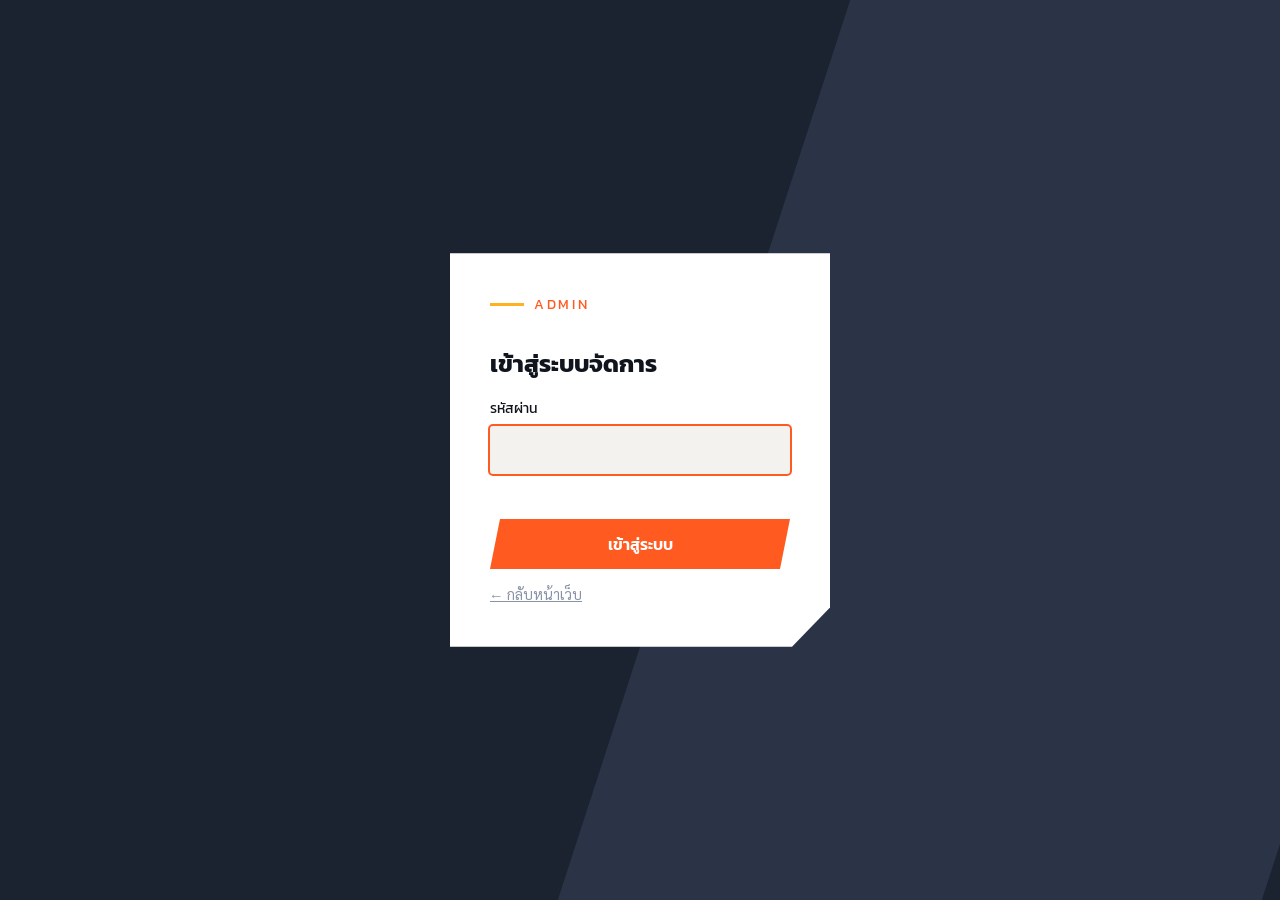
==== commit c89e06e8: "Add files via upload" ====
--- a/admin.html
+++ b/admin.html
@@ -4,7 +4,8 @@
 <meta charset="utf-8">
 <meta name="viewport" content="width=device-width, initial-scale=1">
 <meta name="robots" content="noindex,nofollow">
-<title>ระบบจัดการเว็บไซต์</title>
+<title>ระบบจัดการคลังความรู้</title>
+<link rel="stylesheet" href="assets/vendor/hljs.css">
 <link rel="stylesheet" href="assets/style.css">
 <style>
   body{background:#e9e6e0}
@@ -14,35 +15,71 @@
   .login h1{font-size:1.5rem}
   .err{color:#c62828;font-size:.9rem;min-height:1.2em}
   .app{display:none}
-  .bar{background:var(--ink);color:#fff}
-  .bar .wrap{display:flex;align-items:center;justify-content:space-between;height:64px;gap:10px}
-  .bar .acts{display:flex;gap:10px;flex-wrap:wrap}
-  .bar .btn{padding:9px 18px;font-size:.92rem}
-  .tabs{display:flex;gap:4px;margin:26px 0 0;flex-wrap:wrap}
-  .tabs button{font-family:'Kanit';border:0;background:#d6d2ca;padding:11px 20px;cursor:pointer;font-size:.97rem}
+  .bar{background:var(--ink);color:#fff;position:sticky;top:0;z-index:20}
+  .bar .wrap{display:flex;align-items:center;justify-content:space-between;min-height:62px;gap:10px;max-width:1400px}
+  .bar .acts{display:flex;gap:8px;flex-wrap:wrap}
+  .bar .btn{padding:8px 16px;font-size:.9rem}
+  .wide{max-width:1400px}
+  .tabs{display:flex;gap:4px;margin:22px 0 0;flex-wrap:wrap}
+  .tabs button{font-family:'Kanit';border:0;background:#d6d2ca;padding:10px 18px;cursor:pointer;font-size:.95rem}
   .tabs button.on{background:#fff;color:var(--accent)}
-  .pane{display:none;background:#fff;padding:30px;margin-bottom:40px}
+  .pane{display:none;background:#fff;padding:28px;margin-bottom:40px}
   .pane.on{display:block}
-  .pane h2{font-size:1.3rem;margin-bottom:6px}
-  .hint{color:var(--muted);font-size:.9rem;margin-bottom:20px}
-  .fgrid{display:grid;grid-template-columns:1fr 1fr;gap:16px}
+  .pane h2{font-size:1.3rem;margin-bottom:4px}
+  .hint{color:var(--muted);font-size:.9rem;margin-bottom:18px}
+  .fgrid{display:grid;grid-template-columns:1fr 1fr;gap:14px}
   .fgrid .full{grid-column:1/-1}
-  label{display:grid;gap:6px;font-family:'Kanit';font-size:.92rem}
-  .item{border:1px solid var(--line);border-left:4px solid var(--accent);padding:18px;margin-bottom:14px;display:grid;gap:12px;background:#fbfaf8}
-  .item .top-row{display:flex;justify-content:space-between;align-items:center;gap:10px}
-  .item .top-row b{font-family:'Kanit'}
-  .mini{border:0;background:none;cursor:pointer;font-family:'Kanit';font-size:.9rem;padding:4px 8px}
-  .mini.del{color:#c62828}
-  .stats-ed{display:grid;grid-template-columns:repeat(4,1fr);gap:10px}
-  .toast{position:fixed;right:20px;bottom:20px;background:var(--ink);color:#fff;padding:14px 20px;border-left:4px solid var(--accent);display:none;max-width:420px;z-index:99}
+  .g4{display:grid;grid-template-columns:2fr 1.4fr 1fr 1fr;gap:14px}
+  label{display:grid;gap:5px;font-family:'Kanit';font-size:.9rem}
+  input,select,textarea{width:100%;padding:10px 12px;border:1px solid var(--line);background:var(--paper);font:inherit;font-family:'Sarabun';font-size:.98rem;border-radius:3px}
+  input:focus,select:focus,textarea:focus{outline:2px solid var(--accent);border-color:transparent}
+  .row{display:flex;gap:10px;align-items:center;flex-wrap:wrap}
+  .sp{flex:1}
+  .lbtn{font-family:'Kanit';border:1px solid var(--line);background:var(--paper);padding:7px 14px;cursor:pointer;font-size:.9rem;color:var(--text)}
+  .lbtn:hover{border-color:var(--accent);color:var(--accent)}
+  .lbtn.del{color:#c62828}
+  .lbtn.pri{background:var(--accent);border-color:var(--accent);color:#fff}
+  table.list{width:100%;border-collapse:collapse;font-size:.95rem}
+  table.list th,table.list td{padding:10px 12px;border-bottom:1px solid var(--line);text-align:left;vertical-align:middle}
+  table.list th{font-family:'Kanit';font-weight:600;color:var(--muted);font-size:.85rem}
+  table.list tr:hover td{background:#faf9f6}
+  table.list td.t{font-weight:600}
+  .badge{font-size:.75rem;padding:2px 8px;background:var(--accent-2);color:var(--ink);font-family:'Kanit';margin-left:6px}
+  .editor{display:none}
+  .editor.on{display:block}
+  .md-wrap{display:grid;grid-template-columns:1fr 1fr;gap:0;border:1px solid var(--line);margin-top:6px}
+  .toolbar{grid-column:1/-1;display:flex;gap:2px;flex-wrap:wrap;background:var(--ink);padding:6px}
+  .toolbar button{background:transparent;border:0;color:#dfe3ea;font-family:'Kanit';font-size:.86rem;padding:6px 10px;cursor:pointer;min-width:34px}
+  .toolbar button:hover{background:var(--steel);color:var(--accent-2)}
+  .toolbar .sep{width:1px;background:#3a4357;margin:4px 6px}
+  .toolbar .view{margin-left:auto;display:none}
+  #mdInput{border:0;border-radius:0;min-height:560px;resize:vertical;font-family:'JetBrains Mono',monospace;font-size:.9rem;line-height:1.65;background:#fbfaf8;border-right:1px solid var(--line)}
+  #mdInput.drag{outline:3px dashed var(--accent);outline-offset:-8px}
+  #mdPreview{padding:22px 26px;max-height:640px;overflow:auto;background:#fff}
+  #mdPreview.md h2::before{display:none}
+  .lbtn{white-space:nowrap}
+  .cover-row{display:flex;gap:10px;align-items:end}
+  .cover-row img{height:60px;width:100px;object-fit:cover;border:1px solid var(--line)}
+  .cat-item{display:grid;grid-template-columns:1fr 1.4fr 1fr auto;gap:10px;align-items:end;padding:14px;border:1px solid var(--line);border-left:4px solid var(--accent);margin-bottom:10px;background:#fbfaf8}
+  .cat-item .ic{width:22px;height:22px;color:var(--accent)}
+  .toast{position:fixed;right:20px;bottom:20px;background:var(--ink);color:#fff;padding:14px 20px;border-left:4px solid var(--accent);display:none;max-width:440px;z-index:99}
   .dirty{background:var(--accent-2)!important;color:var(--ink)!important}
   .box{background:var(--paper);padding:16px;border-left:4px solid var(--accent-2);font-size:.92rem;margin:16px 0}
-  @media(max-width:700px){.fgrid,.stats-ed{grid-template-columns:1fr}.bar .wrap{height:auto;padding:12px 20px;flex-direction:column}}
+  .uploading{position:fixed;inset:0;background:rgba(16,20,28,.5);display:none;place-items:center;z-index:98;color:#fff;font-family:'Kanit';font-size:1.2rem}
+  @media(max-width:900px){
+    .fgrid,.g4,.cat-item{grid-template-columns:1fr}
+    .md-wrap{grid-template-columns:1fr}
+    .toolbar .view{display:block}
+    #mdPreview{display:none;max-height:none;min-height:560px}
+    .md-wrap.preview #mdPreview{display:block}
+    .md-wrap.preview #mdInput{display:none}
+    .bar .wrap{padding:10px 20px;flex-direction:column}
+    table.list .hide-m{display:none}
+  }
 </style>
 </head>
 <body>
 
-<!-- หน้าล็อกอิน -->
 <div class="login" id="loginView">
   <form id="loginForm">
     <div class="kicker" style="color:var(--accent)">Admin</div>
@@ -50,71 +87,115 @@
     <label>รหัสผ่าน<input type="password" id="pw" autocomplete="current-password" required autofocus></label>
     <div class="err" id="loginErr"></div>
     <button class="btn" type="submit" id="loginBtn">เข้าสู่ระบบ</button>
-    <a href="index.html" style="font-size:.9rem;color:var(--muted)">← กลับหน้าเว็บ</a>
+    <a href="./" style="font-size:.9rem;color:var(--muted)">← กลับหน้าเว็บ</a>
   </form>
 </div>
 
-<!-- หน้าจัดการ -->
 <div class="app" id="appView">
   <div class="bar"><div class="wrap">
-    <div class="brand"><span class="mark"></span>จัดการเว็บไซต์</div>
+    <div class="brand"><span class="mark"></span>จัดการคลังความรู้</div>
     <div class="acts">
       <button class="btn" id="saveBtn">บันทึกขึ้น GitHub</button>
       <button class="btn ghost" id="dlBtn">ดาวน์โหลด data.json</button>
-      <a class="btn ghost" href="index.html" target="_blank">ดูหน้าเว็บ</a>
+      <a class="btn ghost" href="./" target="_blank">ดูหน้าเว็บ</a>
       <button class="btn ghost" id="logoutBtn">ออกจากระบบ</button>
     </div>
   </div></div>
 
-  <div class="wrap">
+  <div class="wrap wide">
     <div class="tabs" id="tabs">
-      <button data-t="site" class="on">ข้อมูลร้าน</button>
-      <button data-t="services">บริการ</button>
-      <button data-t="posts">บทความ</button>
+      <button data-t="posts" class="on">บทความ</button>
+      <button data-t="cats">หมวดหมู่</button>
+      <button data-t="site">ข้อมูลเว็บ</button>
       <button data-t="github">ตั้งค่า GitHub</button>
       <button data-t="pass">เปลี่ยนรหัสผ่าน</button>
     </div>
 
-    <div class="pane on" id="p-site">
-      <h2>ข้อมูลร้าน</h2><p class="hint">ข้อความที่แสดงบนหน้าแรก ส่วนติดต่อ และส่วนเกี่ยวกับเรา</p>
+    <!-- บทความ -->
+    <div class="pane on" id="p-posts">
+      <div id="postListView">
+        <div class="row" style="margin-bottom:16px">
+          <div><h2>บทความ</h2><p class="hint" style="margin:0">คลิกชื่อบทความเพื่อแก้ไข · ติ๊ก "ฉบับร่าง" เพื่อซ่อนจากหน้าเว็บ</p></div>
+          <span class="sp"></span>
+          <input id="postSearch" placeholder="ค้นหาในรายการ..." style="max-width:260px">
+          <button class="btn" id="addPost">+ เขียนบทความใหม่</button>
+        </div>
+        <table class="list"><thead><tr><th>หัวข้อ</th><th class="hide-m">หมวด</th><th class="hide-m">วันที่</th><th></th></tr></thead><tbody id="postRows"></tbody></table>
+      </div>
+
+      <div class="editor" id="editorView">
+        <div class="row" style="margin-bottom:18px">
+          <button class="lbtn" id="backBtn">← กลับไปรายการ</button>
+          <span class="sp"></span>
+          <a class="lbtn" id="viewLive" target="_blank">เปิดหน้าบทความจริง ↗</a>
+          <button class="lbtn del" id="delPost">ลบบทความ</button>
+        </div>
+        <div class="fgrid">
+          <label class="full">หัวข้อ<input data-f="title" id="fTitle"></label>
+        </div>
+        <div class="g4" style="margin-top:14px">
+          <label>Slug (ส่วนท้ายของลิงก์ ใช้ a-z 0-9 -)<input data-f="slug" id="fSlug"></label>
+          <label>หมวดหมู่<select data-f="category" id="fCat"></select></label>
+          <label>วันที่<input type="date" data-f="date"></label>
+          <label style="align-content:end"><span class="row" style="font-family:Sarabun;padding:10px 0"><input type="checkbox" data-f="draft" style="width:auto"> ฉบับร่าง (ยังไม่แสดง)</span></label>
+        </div>
+        <div class="fgrid" style="margin-top:14px">
+          <label>แท็ก (คั่นด้วยเครื่องหมายจุลภาค ,)<input data-f="tags" placeholder="เช่น powershell, backup, windows"></label>
+          <label>รูปปก (ไม่บังคับ)
+            <span class="cover-row"><input data-f="cover" placeholder="images/....webp"><button type="button" class="lbtn" id="coverUp">อัปโหลด</button><img id="coverPrev" hidden alt=""></span>
+          </label>
+          <label class="full">ข้อความย่อ (แสดงในการ์ดหน้าแรก)<textarea data-f="excerpt" rows="2"></textarea></label>
+        </div>
+        <label style="margin-top:16px">เนื้อหา (Markdown) — วางรูปด้วย Ctrl+V หรือลากไฟล์รูปมาวางได้</label>
+        <div class="md-wrap" id="mdWrap">
+          <div class="toolbar" id="toolbar">
+            <button data-md="h2" title="หัวข้อใหญ่">H2</button><button data-md="h3" title="หัวข้อย่อย">H3</button>
+            <span class="sep"></span>
+            <button data-md="bold" title="ตัวหนา"><b>B</b></button><button data-md="italic" title="ตัวเอียง"><i>I</i></button><button data-md="code" title="โค้ดในบรรทัด">`code`</button>
+            <span class="sep"></span>
+            <button data-md="ul" title="รายการ">• รายการ</button><button data-md="ol" title="รายการตัวเลข">1. ลำดับ</button><button data-md="task" title="เช็กลิสต์">☑ เช็กลิสต์</button>
+            <span class="sep"></span>
+            <button data-md="block" title="บล็อกโค้ด">{ } บล็อกโค้ด</button><button data-md="table" title="ตาราง">ตาราง</button><button data-md="quote" title="กล่องข้อความ">❝ Tip</button><button data-md="link" title="ลิงก์">ลิงก์</button><button data-md="img" title="แทรกรูป">🖼 รูป</button>
+            <button class="view" data-md="toggle">ดูตัวอย่าง</button>
+          </div>
+          <textarea id="mdInput" spellcheck="false"></textarea>
+          <div id="mdPreview" class="md"></div>
+        </div>
+      </div>
+    </div>
+
+    <!-- หมวดหมู่ -->
+    <div class="pane" id="p-cats">
+      <div class="row" style="margin-bottom:16px"><div><h2>หมวดหมู่</h2><p class="hint" style="margin:0">เปลี่ยน ID แล้วบทความในหมวดจะย้ายตามให้อัตโนมัติ · ลบได้เฉพาะหมวดที่ไม่มีบทความ</p></div><span class="sp"></span><button class="btn" id="addCat">+ เพิ่มหมวด</button></div>
+      <div id="catEd"></div>
+    </div>
+
+    <!-- ข้อมูลเว็บ -->
+    <div class="pane" id="p-site">
+      <h2>ข้อมูลเว็บไซต์</h2><p class="hint">ชื่อเว็บ ข้อความหน้าแรก และข้อความท้ายเว็บ</p>
       <div class="fgrid" id="siteForm"></div>
-      <h3 style="margin:26px 0 10px;font-size:1.05rem">ตัวเลขแถบสีส้ม</h3>
-      <div class="stats-ed" id="statsForm"></div>
-    </div>
-
-    <div class="pane" id="p-services">
-      <div class="head" style="margin-bottom:16px"><div><h2>บริการ</h2><p class="hint" style="margin:0">เพิ่ม แก้ไข ลบ หรือเลื่อนลำดับบริการ</p></div><button class="btn" id="addService">+ เพิ่มบริการ</button></div>
-      <div id="serviceEd"></div>
-    </div>
-
-    <div class="pane" id="p-posts">
-      <div class="head" style="margin-bottom:16px"><div><h2>บทความ</h2><p class="hint" style="margin:0">บทความเรียงตามวันที่ล่าสุดบนหน้าเว็บโดยอัตโนมัติ</p></div><button class="btn" id="addPost">+ เพิ่มบทความ</button></div>
-      <div id="postEd"></div>
-    </div>
-
+    </div>
+
+    <!-- GitHub -->
     <div class="pane" id="p-github">
       <h2>ตั้งค่าการบันทึกขึ้น GitHub</h2>
-      <p class="hint">ปุ่ม "บันทึกขึ้น GitHub" จะ commit ไฟล์ data.json เข้า repository โดยตรง แล้ว GitHub Pages จะอัปเดตหน้าเว็บภายในประมาณ 1 นาที</p>
+      <p class="hint">ใช้ทั้งการบันทึก data.json และการอัปโหลดรูปเข้าโฟลเดอร์ images/ ของ repo</p>
       <div class="fgrid">
-        <label>GitHub username / organization<input id="ghOwner" placeholder="เช่น nanthaphop"></label>
-        <label>Repository<input id="ghRepo" placeholder="เช่น garage-site"></label>
+        <label>GitHub username<input id="ghOwner" placeholder="เช่น agonanthaphop"></label>
+        <label>Repository<input id="ghRepo" placeholder="เช่น Site"></label>
         <label>Branch<input id="ghBranch" value="main"></label>
         <label>Path ของไฟล์ข้อมูล<input id="ghPath" value="data.json"></label>
         <label class="full">Personal Access Token (fine-grained)<input id="ghToken" type="password" placeholder="github_pat_..."></label>
-        <label class="full" style="display:flex;gap:10px;align-items:center;font-family:Sarabun"><input type="checkbox" id="ghRemember" style="width:auto"> จำ token ไว้ในเบราว์เซอร์นี้ (ใช้เฉพาะเครื่องส่วนตัวเท่านั้น)</label>
+        <label class="full"><span class="row" style="font-family:Sarabun"><input type="checkbox" id="ghRemember" style="width:auto"> จำ token ไว้ในเบราว์เซอร์นี้ (ใช้เฉพาะเครื่องส่วนตัวเท่านั้น)</span></label>
       </div>
-      <p style="margin-top:16px;display:flex;gap:10px;flex-wrap:wrap"><button class="btn dark" id="ghSaveCfg">บันทึกการตั้งค่า</button><button class="btn ghost" style="box-shadow:inset 0 0 0 2px var(--ink);color:var(--ink)" id="ghTest">ทดสอบการเชื่อมต่อ</button></p>
-      <div class="box">
-        <b>วิธีสร้าง token:</b> GitHub → Settings → Developer settings → Personal access tokens → Fine-grained tokens → Generate new token<br>
-        • Repository access: <b>Only select repositories</b> แล้วเลือก repo ของเว็บนี้เท่านั้น<br>
-        • Permissions → Repository permissions → <b>Contents: Read and write</b><br>
-        • ตั้งวันหมดอายุตามความเหมาะสม และอย่าแชร์ token ให้ผู้อื่น
-      </div>
-    </div>
-
+      <p class="row" style="margin-top:16px"><button class="btn dark" id="ghSaveCfg">บันทึกการตั้งค่า</button><button class="lbtn" id="ghTest">ทดสอบการเชื่อมต่อ</button></p>
+      <div class="box">Token ต้องเลือก repo นี้ และมีสิทธิ์ <b>Contents: Read and write</b> · อย่าใส่ token ลงในไฟล์ใด ๆ ใน repo</div>
+    </div>
+
+    <!-- รหัสผ่าน -->
     <div class="pane" id="p-pass">
       <h2>เปลี่ยนรหัสผ่านหน้าจัดการ</h2>
-      <p class="hint">รหัสผ่านถูกเก็บเป็นค่า hash (PBKDF2-SHA256) ใน data.json ไม่เก็บตัวรหัสจริง หลังเปลี่ยนแล้วต้องกด "บันทึกขึ้น GitHub" ด้วย</p>
+      <p class="hint">เก็บเป็นค่า hash (PBKDF2-SHA256) ใน data.json · เปลี่ยนแล้วต้องกด "บันทึกขึ้น GitHub" ด้วย</p>
       <div class="fgrid">
         <label>รหัสผ่านใหม่ (อย่างน้อย 8 ตัวอักษร)<input type="password" id="np1" autocomplete="new-password"></label>
         <label>ยืนยันรหัสผ่านใหม่<input type="password" id="np2" autocomplete="new-password"></label>
@@ -124,42 +205,40 @@
   </div>
 </div>
 
+<input type="file" id="fileIn" accept="image/*" hidden>
+<div class="uploading" id="uploading">กำลังอัปโหลดรูป...</div>
 <div class="toast" id="toast"></div>
 
+<script src="assets/vendor/marked.min.js"></script>
+<script src="assets/vendor/purify.min.js"></script>
+<script src="assets/vendor/highlight.min.js"></script>
+<script src="assets/common.js"></script>
 <script>
 const $ = id => document.getElementById(id);
-const esc = s => String(s ?? '').replace(/[&<>"']/g, c => ({'&':'&amp;','<':'&lt;','>':'&gt;','"':'&quot;',"'":'&#39;'}[c]));
-let DATA = null, dirty = false;
+let DATA = null, dirty = false, CUR = null;       // CUR = บทความที่กำลังแก้
+const IMG_MAP = {};                                // path → objectURL ให้พรีวิวรูปที่เพิ่งอัปโหลดได้ทันที
 
 function toast(msg, ms = 3500){ const t = $('toast'); t.textContent = msg; t.style.display = 'block'; clearTimeout(t._h); t._h = setTimeout(() => t.style.display = 'none', ms); }
 function markDirty(){ dirty = true; $('saveBtn').classList.add('dirty'); $('saveBtn').textContent = 'บันทึกขึ้น GitHub •'; }
 function clearDirty(){ dirty = false; $('saveBtn').classList.remove('dirty'); $('saveBtn').textContent = 'บันทึกขึ้น GitHub'; }
 window.addEventListener('beforeunload', e => { if (dirty) { e.preventDefault(); e.returnValue = ''; } });
 
-// ---------- รหัสผ่าน (PBKDF2 ผ่าน Web Crypto) ----------
-const hex = buf => [...new Uint8Array(buf)].map(b => b.toString(16).padStart(2,'0')).join('');
+// ================= รหัสผ่าน =================
+const hex = buf => [...new Uint8Array(buf)].map(b => b.toString(16).padStart(2, '0')).join('');
 async function pbkdf2(pw, salt, iter){
   const key = await crypto.subtle.importKey('raw', new TextEncoder().encode(pw), 'PBKDF2', false, ['deriveBits']);
   return hex(await crypto.subtle.deriveBits({name:'PBKDF2', hash:'SHA-256', salt:new TextEncoder().encode(salt), iterations:iter}, key, 256));
 }
-async function loadData(){
-  const r = await fetch('data.json?v=' + Date.now(), {cache:'no-store'});
-  if (!r.ok) throw new Error('โหลด data.json ไม่ได้');
-  return r.json();
-}
-
 $('loginForm').addEventListener('submit', async e => {
   e.preventDefault();
   const lock = +sessionStorage.getItem('lockUntil') || 0;
-  if (Date.now() < lock) { $('loginErr').textContent = `ลองผิดหลายครั้ง กรุณารอ ${Math.ceil((lock-Date.now())/1000)} วินาที`; return; }
+  if (Date.now() < lock) { $('loginErr').textContent = `ลองผิดหลายครั้ง กรุณารอ ${Math.ceil((lock - Date.now()) / 1000)} วินาที`; return; }
   $('loginBtn').disabled = true; $('loginErr').textContent = 'กำลังตรวจสอบ...';
   try {
     DATA = DATA || await loadData();
     const a = DATA.admin;
-    const h = await pbkdf2($('pw').value, a.salt, a.iterations);
-    if (h === a.hash) {
-      sessionStorage.setItem('authed', a.hash); sessionStorage.removeItem('fails');
-      $('pw').value = ''; showApp();
+    if (await pbkdf2($('pw').value, a.salt, a.iterations) === a.hash) {
+      sessionStorage.setItem('authed', a.hash); sessionStorage.removeItem('fails'); $('pw').value = ''; showApp();
     } else {
       const f = (+sessionStorage.getItem('fails') || 0) + 1; sessionStorage.setItem('fails', f);
       if (f >= 5) { sessionStorage.setItem('lockUntil', Date.now() + 60000); sessionStorage.setItem('fails', 0); }
@@ -168,157 +247,296 @@
   } catch (err) { $('loginErr').textContent = err.message + ' (ต้องเปิดผ่านเว็บเซิร์ฟเวอร์)'; }
   $('loginBtn').disabled = false;
 });
-
 $('logoutBtn').onclick = () => {
   if (dirty && !confirm('ยังมีการแก้ไขที่ยังไม่ได้บันทึก ต้องการออกหรือไม่?')) return;
   dirty = false; sessionStorage.removeItem('authed'); sessionStorage.removeItem('ghToken'); location.reload();
 };
-
-// ---------- แท็บ ----------
-$('tabs').onclick = e => {
-  const t = e.target.dataset.t; if (!t) return;
-  document.querySelectorAll('#tabs button').forEach(b => b.classList.toggle('on', b.dataset.t === t));
-  document.querySelectorAll('.pane').forEach(p => p.classList.toggle('on', p.id === 'p-' + t));
-};
-
-// ---------- ข้อมูลร้าน ----------
-const SITE_FIELDS = [
-  ['name','ชื่อร้าน'],['tagline','สโลแกน'],['heroTitle','หัวข้อใหญ่หน้าแรก (Enter = ขึ้นบรรทัดใหม่)','ta'],['heroText','ข้อความใต้หัวข้อ','ta'],
-  ['phone','เบอร์โทร'],['line','LINE ID'],['email','อีเมล (รับคำขอนัดหมาย)'],['hours','เวลาทำการ'],
-  ['address','ที่อยู่','ta full'],['mapUrl','ลิงก์ Google Maps','full'],['aboutTitle','หัวข้อ "เกี่ยวกับเรา"','full'],['aboutText','ข้อความ "เกี่ยวกับเรา"','ta full']
-];
-function renderSite(){
-  const s = DATA.site;
-  $('siteForm').innerHTML = SITE_FIELDS.map(([k,l,o='']) => `<label class="${o.includes('full')?'full':''}">${l}${o.includes('ta')
-    ? `<textarea rows="3" data-k="${k}">${esc(s[k])}</textarea>` : `<input data-k="${k}" value="${esc(s[k])}">`}</label>`).join('');
-  $('siteForm').oninput = e => { s[e.target.dataset.k] = e.target.value; markDirty(); };
-  s.stats = s.stats || [];
-  while (s.stats.length < 4) s.stats.push({value:'',label:''});
-  $('statsForm').innerHTML = s.stats.map((x,i) => `<div class="item" style="border-left-color:var(--accent-2)">
-    <input data-i="${i}" data-f="value" value="${esc(x.value)}" placeholder="ตัวเลข"><input data-i="${i}" data-f="label" value="${esc(x.label)}" placeholder="คำอธิบาย"></div>`).join('');
-  $('statsForm').oninput = e => { s.stats[e.target.dataset.i][e.target.dataset.f] = e.target.value; markDirty(); };
-}
-
-// ---------- รายการ (บริการ / บทความ) ----------
-const ICON_OPTS = {wrench:'ประแจ',brake:'เบรก',engine:'เครื่องยนต์',snow:'แอร์',battery:'แบตเตอรี่',tire:'ล้อ/ยาง',car:'รถยนต์'};
-const LISTS = {
-  services: { box:'serviceEd', name:'บริการ', blank:() => ({id:'s'+Date.now(),icon:'wrench',title:'บริการใหม่',desc:'',price:''}),
-    fields: x => `
-      <div class="fgrid">
-        <label>ชื่อบริการ<input data-f="title" value="${esc(x.title)}"></label>
-        <label>ไอคอน<select data-f="icon">${Object.entries(ICON_OPTS).map(([k,v]) => `<option value="${k}" ${x.icon===k?'selected':''}>${v}</option>`).join('')}</select></label>
-        <label class="full">รายละเอียด<textarea rows="2" data-f="desc">${esc(x.desc)}</textarea></label>
-        <label class="full">ราคา<input data-f="price" value="${esc(x.price)}" placeholder="เช่น เริ่มต้น 990 บาท"></label>
-      </div>` },
-  posts: { box:'postEd', name:'บทความ', blank:() => ({id:'p'+Date.now(),date:new Date().toISOString().slice(0,10),title:'บทความใหม่',excerpt:'',body:''}),
-    fields: x => `
-      <div class="fgrid">
-        <label>หัวข้อ<input data-f="title" value="${esc(x.title)}"></label>
-        <label>วันที่<input type="date" data-f="date" value="${esc(x.date)}"></label>
-        <label class="full">ข้อความย่อ<textarea rows="2" data-f="excerpt">${esc(x.excerpt)}</textarea></label>
-        <label class="full">เนื้อหาเต็ม<textarea rows="6" data-f="body">${esc(x.body)}</textarea></label>
-      </div>` }
-};
-function renderList(key){
-  const L = LISTS[key], arr = DATA[key] = DATA[key] || [];
-  const box = $(L.box);
-  box.innerHTML = arr.map((x,i) => `<div class="item" data-i="${i}">
-    <div class="top-row"><b>${i+1}. ${esc(x.title)}</b><span>
-      <button class="mini" data-a="up" ${i===0?'disabled':''}>▲</button><button class="mini" data-a="down" ${i===arr.length-1?'disabled':''}>▼</button>
-      <button class="mini del" data-a="del">ลบ</button></span></div>${L.fields(x)}</div>`).join('') || `<p class="hint">ยังไม่มี${L.name}</p>`;
-  box.oninput = box.onchange = e => {
-    const it = e.target.closest('.item'), f = e.target.dataset.f; if (!it || !f) return;
-    arr[it.dataset.i][f] = e.target.value; markDirty();
-    if (f === 'title') it.querySelector('.top-row b').textContent = `${+it.dataset.i+1}. ${e.target.value}`;
-  };
-  box.onclick = e => {
-    const a = e.target.dataset.a; if (!a) return;
-    const i = +e.target.closest('.item').dataset.i;
-    if (a === 'del') { if (!confirm(`ลบ "${arr[i].title}" ?`)) return; arr.splice(i,1); }
-    if (a === 'up') [arr[i-1],arr[i]] = [arr[i],arr[i-1]];
-    if (a === 'down') [arr[i+1],arr[i]] = [arr[i],arr[i+1]];
-    markDirty(); renderList(key);
-  };
-}
-$('addService').onclick = () => { DATA.services.unshift(LISTS.services.blank()); markDirty(); renderList('services'); };
-$('addPost').onclick = () => { DATA.posts.unshift(LISTS.posts.blank()); markDirty(); renderList('posts'); };
-
-// ---------- GitHub ----------
-const CFG_KEY = 'ghCfg';
-function getCfg(){
-  return { owner:$('ghOwner').value.trim(), repo:$('ghRepo').value.trim(), branch:$('ghBranch').value.trim()||'main',
-           path:$('ghPath').value.trim()||'data.json', token:$('ghToken').value.trim() };
-}
-function loadCfg(){
-  let c = {};
-  try { c = JSON.parse(localStorage.getItem(CFG_KEY) || '{}'); } catch {}
-  // เดาค่าจาก URL ของ GitHub Pages อัตโนมัติ เช่น https://user.github.io/repo/
-  const m = location.hostname.match(/^([^.]+)\.github\.io$/);
-  if (m) { c.owner = c.owner || m[1]; c.repo = c.repo || location.pathname.split('/').filter(Boolean)[0] || `${m[1]}.github.io`; }
-  $('ghOwner').value = c.owner || ''; $('ghRepo').value = c.repo || ''; $('ghBranch').value = c.branch || 'main'; $('ghPath').value = c.path || 'data.json';
-  $('ghToken').value = sessionStorage.getItem('ghToken') || c.token || '';
-  $('ghRemember').checked = !!c.token;
-}
-$('ghSaveCfg').onclick = () => {
-  const c = getCfg();
-  sessionStorage.setItem('ghToken', c.token);
-  if (!$('ghRemember').checked) delete c.token;
-  try { localStorage.setItem(CFG_KEY, JSON.stringify(c)); } catch {}
-  toast('บันทึกการตั้งค่าแล้ว');
-};
-async function gh(c, method, body){
-  const url = `https://api.github.com/repos/${encodeURIComponent(c.owner)}/${encodeURIComponent(c.repo)}/contents/${c.path.split('/').map(encodeURIComponent).join('/')}`
-            + (method === 'GET' ? `?ref=${encodeURIComponent(c.branch)}` : '');
-  const r = await fetch(url, { method, headers:{ Authorization:`Bearer ${c.token}`, Accept:'application/vnd.github+json', 'X-GitHub-Api-Version':'2022-11-28' }, body: body && JSON.stringify(body) });
-  const j = await r.json().catch(() => ({}));
-  if (!r.ok) throw new Error(`GitHub ${r.status}: ${j.message || r.statusText}`);
-  return j;
-}
-$('ghTest').onclick = async () => {
-  const c = getCfg(); if (!c.owner || !c.repo || !c.token) return toast('กรอก username, repository และ token ให้ครบ');
-  try { const f = await gh(c, 'GET'); toast(`เชื่อมต่อสำเร็จ ✓ พบไฟล์ ${f.path}`); } catch (e) { toast('เชื่อมต่อไม่สำเร็จ: ' + e.message, 6000); }
-};
-const b64utf8 = s => { const b = new TextEncoder().encode(s); let bin = ''; for (let i = 0; i < b.length; i += 0x8000) bin += String.fromCharCode(...b.subarray(i, i + 0x8000)); return btoa(bin); };
-
-$('saveBtn').onclick = async () => {
-  const c = getCfg();
-  if (!c.owner || !c.repo || !c.token) { $('tabs').querySelector('[data-t=github]').click(); return toast('ตั้งค่า GitHub ก่อน (หรือใช้ปุ่มดาวน์โหลด data.json แล้วอัปโหลดเอง)', 6000); }
-  $('saveBtn').disabled = true; $('saveBtn').textContent = 'กำลังบันทึก...';
-  try {
-    const cur = await gh(c, 'GET');
-    await gh(c, 'PUT', { message:`Update site content via admin (${new Date().toLocaleString('th-TH')})`, content:b64utf8(JSON.stringify(DATA, null, 2) + '\n'), sha:cur.sha, branch:c.branch });
-    sessionStorage.setItem('ghToken', c.token);
-    clearDirty(); toast('บันทึกสำเร็จ ✓ หน้าเว็บจะอัปเดตภายในประมาณ 1–2 นาที', 6000);
-  } catch (e) { toast('บันทึกไม่สำเร็จ: ' + e.message, 8000); if (dirty) markDirty(); else clearDirty(); }
-  $('saveBtn').disabled = false; if (dirty) $('saveBtn').textContent = 'บันทึกขึ้น GitHub •';
-};
-
-$('dlBtn').onclick = () => {
-  const a = document.createElement('a');
-  a.href = URL.createObjectURL(new Blob([JSON.stringify(DATA, null, 2) + '\n'], {type:'application/json'}));
-  a.download = 'data.json'; a.click(); URL.revokeObjectURL(a.href);
-};
-
-// ---------- เปลี่ยนรหัสผ่าน ----------
 $('changePw').onclick = async () => {
   const p1 = $('np1').value, p2 = $('np2').value;
   if (p1.length < 8) return toast('รหัสผ่านต้องมีอย่างน้อย 8 ตัวอักษร');
   if (p1 !== p2) return toast('รหัสผ่านทั้งสองช่องไม่ตรงกัน');
   const salt = hex(crypto.getRandomValues(new Uint8Array(16))), iterations = 150000;
-  DATA.admin = { salt, iterations, hash: await pbkdf2(p1, salt, iterations) };
+  DATA.admin = {salt, iterations, hash: await pbkdf2(p1, salt, iterations)};
   sessionStorage.setItem('authed', DATA.admin.hash);
   $('np1').value = $('np2').value = ''; markDirty();
   toast('เปลี่ยนรหัสผ่านแล้ว กด "บันทึกขึ้น GitHub" เพื่อให้มีผล', 6000);
 };
 
-// ---------- เริ่มต้น ----------
+// ================= แท็บ =================
+function openTab(t){
+  document.querySelectorAll('#tabs button').forEach(b => b.classList.toggle('on', b.dataset.t === t));
+  document.querySelectorAll('.pane').forEach(p => p.classList.toggle('on', p.id === 'p-' + t));
+  if (t === 'posts' && !CUR) renderPostList();
+  if (t === 'cats') renderCats();
+}
+$('tabs').onclick = e => { if (e.target.dataset.t) openTab(e.target.dataset.t); };
+
+// ================= รายการบทความ =================
+function renderPostList(){
+  const q = $('postSearch').value.trim().toLowerCase();
+  const rows = sortPosts(DATA.posts).filter(p => !q || (p.title + ' ' + (p.tags || []).join(' ')).toLowerCase().includes(q));
+  $('postRows').innerHTML = rows.map(p => `<tr>
+    <td class="t"><a href="#" data-edit="${esc(p.id)}">${esc(p.title)}</a>${p.draft ? '<span class="badge">ฉบับร่าง</span>' : ''}</td>
+    <td class="hide-m">${esc(catOf(DATA, p.category).name)}</td>
+    <td class="hide-m">${esc(thDate(p.date))}</td>
+    <td style="text-align:right;white-space:nowrap"><button class="lbtn" data-edit="${esc(p.id)}">แก้ไข</button></td></tr>`).join('')
+    || '<tr><td colspan="4" style="color:var(--muted)">ยังไม่มีบทความ</td></tr>';
+}
+$('postSearch').oninput = renderPostList;
+$('postRows').onclick = e => { const id = e.target.closest('[data-edit]')?.dataset.edit; if (id) { e.preventDefault(); openEditor(DATA.posts.find(p => p.id === id)); } };
+$('addPost').onclick = () => {
+  const p = {id:'p' + Date.now(), slug:'', title:'', category:(DATA.categories[0] || {}).id || '', tags:[], date:new Date().toISOString().slice(0, 10), cover:'', excerpt:'', body:'## หัวข้อแรก\n\nเขียนเนื้อหาที่นี่...\n', draft:true};
+  DATA.posts.unshift(p); markDirty(); openEditor(p); $('fTitle').focus();
+};
+
+// ================= ตัวแก้ไขบทความ =================
+const slugify = s => String(s).toLowerCase().normalize('NFKD').replace(/[^\w\s-]/g, '').trim().replace(/[\s_]+/g, '-').replace(/-+/g, '-').replace(/^-|-$/g, '');
+function uniqueSlug(base, id){
+  let s = base || 'post-' + Date.now().toString(36), n = 2;
+  while (DATA.posts.some(p => p.slug === s && p.id !== id)) s = `${base}-${n++}`;
+  return s;
+}
+function openEditor(p){
+  CUR = p;
+  $('postListView').style.display = 'none'; $('editorView').classList.add('on');
+  $('fCat').innerHTML = DATA.categories.map(c => `<option value="${esc(c.id)}">${esc(c.name)}</option>`).join('');
+  document.querySelectorAll('#editorView [data-f]').forEach(el => {
+    const f = el.dataset.f, v = p[f];
+    if (el.type === 'checkbox') el.checked = !!v;
+    else el.value = f === 'tags' ? (v || []).join(', ') : (v ?? '');
+  });
+  $('mdInput').value = p.body || '';
+  $('fSlug').dataset.auto = p.slug ? '' : '1';
+  updateCoverPrev(); updatePreview(); updateLiveLink();
+  window.scrollTo(0, 0);
+}
+function closeEditor(){
+  if (CUR && !CUR.slug) CUR.slug = uniqueSlug(slugify(CUR.title), CUR.id);
+  CUR = null; $('editorView').classList.remove('on'); $('postListView').style.display = ''; renderPostList();
+}
+$('backBtn').onclick = closeEditor;
+$('delPost').onclick = () => {
+  if (!confirm(`ลบบทความ "${CUR.title || '(ไม่มีชื่อ)'}" ?`)) return;
+  DATA.posts = DATA.posts.filter(p => p !== CUR); CUR = null; markDirty(); closeEditor();
+};
+$('editorView').addEventListener('input', e => {
+  const el = e.target, f = el.dataset.f; if (!CUR || !f) return;
+  if (el.type === 'checkbox') CUR[f] = el.checked;
+  else if (f === 'tags') CUR.tags = el.value.split(',').map(t => t.trim().toLowerCase().replace(/\s+/g, '-')).filter(Boolean);
+  else CUR[f] = el.value;
+  if (f === 'title' && $('fSlug').dataset.auto) { CUR.slug = uniqueSlug(slugify(el.value), CUR.id); $('fSlug').value = CUR.slug; }
+  if (f === 'slug') { $('fSlug').dataset.auto = ''; }
+  if (f === 'cover') updateCoverPrev();
+  if (f === 'slug' || f === 'title') updateLiveLink();
+  markDirty();
+});
+$('fSlug').addEventListener('change', e => { CUR.slug = uniqueSlug(slugify(e.target.value), CUR.id); e.target.value = CUR.slug; updateLiveLink(); });
+function updateLiveLink(){ $('viewLive').href = 'post.html?p=' + encodeURIComponent(CUR.slug || ''); }
+function updateCoverPrev(){ const c = CUR.cover; $('coverPrev').hidden = !c; if (c) $('coverPrev').src = IMG_MAP[c] || c; }
+
+let pt; $('mdInput').addEventListener('input', () => { CUR.body = $('mdInput').value; markDirty(); clearTimeout(pt); pt = setTimeout(updatePreview, 200); });
+function updatePreview(){ $('mdPreview').innerHTML = renderMarkdown(CUR.body, IMG_MAP); enhance($('mdPreview')); }
+
+// แถบเครื่องมือ Markdown
+function wrapSel(before, after = before, placeholder = 'ข้อความ'){
+  const ta = $('mdInput'), s = ta.selectionStart, e = ta.selectionEnd, sel = ta.value.slice(s, e) || placeholder;
+  ta.setRangeText(before + sel + after, s, e, 'end');
+  ta.setSelectionRange(s + before.length, s + before.length + sel.length); ta.focus(); ta.dispatchEvent(new Event('input'));
+}
+function insertBlock(text, selectFrom, selectLen){
+  const ta = $('mdInput'), s = ta.selectionStart, v = ta.value;
+  const pre = s > 0 && v[s - 1] !== '\n' ? '\n\n' : (s > 1 && v[s - 2] !== '\n' ? '\n' : '');
+  ta.setRangeText(pre + text + '\n', s, ta.selectionEnd, 'end');
+  if (selectFrom != null) ta.setSelectionRange(s + pre.length + selectFrom, s + pre.length + selectFrom + selectLen);
+  ta.focus(); ta.dispatchEvent(new Event('input'));
+}
+function prefixLines(prefix){
+  const ta = $('mdInput'), v = ta.value, s = v.lastIndexOf('\n', ta.selectionStart - 1) + 1, e = ta.selectionEnd;
+  const block = v.slice(s, e) || 'รายการ';
+  ta.setRangeText(block.split('\n').map((l, i) => (typeof prefix === 'function' ? prefix(i) : prefix) + l).join('\n'), s, e, 'end');
+  ta.focus(); ta.dispatchEvent(new Event('input'));
+}
+$('toolbar').onclick = e => {
+  const a = e.target.closest('[data-md]')?.dataset.md; if (!a) return;
+  ({
+    h2: () => prefixLines('## '), h3: () => prefixLines('### '),
+    bold: () => wrapSel('**'), italic: () => wrapSel('*'), code: () => wrapSel('`', '`', 'command'),
+    ul: () => prefixLines('- '), ol: () => prefixLines(i => `${i + 1}. `), task: () => prefixLines('- [ ] '),
+    quote: () => prefixLines('> '),
+    block: () => { const lang = prompt('ภาษาของโค้ด (เช่น powershell, sql, bash, cmd, json) เว้นว่างได้', 'powershell'); if (lang === null) return; insertBlock('```' + lang.trim() + '\nวางโค้ดที่นี่\n```', 4 + lang.trim().length, 12); },
+    table: () => insertBlock('| หัวข้อ 1 | หัวข้อ 2 | หัวข้อ 3 |\n|---|---|---|\n| ข้อมูล | ข้อมูล | ข้อมูล |\n| ข้อมูล | ข้อมูล | ข้อมูล |'),
+    link: () => { const url = prompt('URL ของลิงก์', 'https://'); if (url) wrapSel('[', `](${url})`, 'ข้อความลิงก์'); },
+    img: () => pickImage(path => insertImage(path)),
+    toggle: () => { const w = $('mdWrap'); w.classList.toggle('preview'); e.target.textContent = w.classList.contains('preview') ? 'แก้ไข' : 'ดูตัวอย่าง'; }
+  })[a]?.();
+};
+$('mdInput').addEventListener('keydown', e => {
+  if (e.key === 'Tab') { e.preventDefault(); $('mdInput').setRangeText('  ', $('mdInput').selectionStart, $('mdInput').selectionEnd, 'end'); }
+  if ((e.ctrlKey || e.metaKey) && e.key.toLowerCase() === 'b') { e.preventDefault(); wrapSel('**'); }
+  if ((e.ctrlKey || e.metaKey) && e.key.toLowerCase() === 's') { e.preventDefault(); $('saveBtn').click(); }
+});
+document.addEventListener('keydown', e => { if ((e.ctrlKey || e.metaKey) && e.key.toLowerCase() === 's' && e.target.id !== 'mdInput') { e.preventDefault(); $('saveBtn').click(); } });
+
+// ================= รูปภาพ =================
+function insertImage(path, alt = 'รูปประกอบ'){ insertBlock(`![${alt}](${path})`); }
+let pickCb = null;
+function pickImage(cb){ pickCb = cb; $('fileIn').value = ''; $('fileIn').click(); }
+$('fileIn').onchange = async () => { const f = $('fileIn').files[0]; if (f && pickCb) { const p = await uploadImage(f); if (p) pickCb(p); } };
+$('coverUp').onclick = () => pickImage(path => { CUR.cover = path; document.querySelector('[data-f=cover]').value = path; updateCoverPrev(); markDirty(); });
+$('mdInput').addEventListener('paste', async e => {
+  const f = [...(e.clipboardData?.files || [])].find(f => f.type.startsWith('image/'));
+  if (f) { e.preventDefault(); const p = await uploadImage(f); if (p) insertImage(p); }
+});
+$('mdInput').addEventListener('dragover', e => { e.preventDefault(); $('mdInput').classList.add('drag'); });
+$('mdInput').addEventListener('dragleave', () => $('mdInput').classList.remove('drag'));
+$('mdInput').addEventListener('drop', async e => {
+  $('mdInput').classList.remove('drag');
+  const files = [...(e.dataTransfer?.files || [])].filter(f => f.type.startsWith('image/')); if (!files.length) return;
+  e.preventDefault(); for (const f of files) { const p = await uploadImage(f); if (p) insertImage(p); }
+});
+
+// ย่อรูปให้กว้างไม่เกิน 1600px และแปลงเป็น WebP เพื่อให้เว็บโหลดเร็ว (GIF/SVG คงไฟล์เดิม)
+async function compress(file){
+  if (/gif|svg/.test(file.type)) return {blob:file, ext:file.type.includes('svg') ? 'svg' : 'gif'};
+  const bmp = await createImageBitmap(file), scale = Math.min(1, 1600 / bmp.width);
+  const c = document.createElement('canvas'); c.width = Math.round(bmp.width * scale); c.height = Math.round(bmp.height * scale);
+  c.getContext('2d').drawImage(bmp, 0, 0, c.width, c.height);
+  let blob = await new Promise(r => c.toBlob(r, 'image/webp', .85));
+  if (!blob || blob.type !== 'image/webp') blob = await new Promise(r => c.toBlob(r, 'image/jpeg', .85));
+  return {blob, ext: blob.type === 'image/webp' ? 'webp' : 'jpg'};
+}
+async function uploadImage(file){
+  const c = getCfg();
+  if (!c.owner || !c.repo || !c.token) { toast('ต้องตั้งค่า GitHub ก่อนจึงจะอัปโหลดรูปได้ (แท็บ "ตั้งค่า GitHub")', 6000); return null; }
+  if (file.size > 20 * 1024 * 1024) { toast('ไฟล์ใหญ่เกิน 20 MB'); return null; }
+  $('uploading').style.display = 'grid';
+  try {
+    const {blob, ext} = await compress(file);
+    if (blob.size > 10 * 1024 * 1024) throw new Error('รูปหลังย่อยังใหญ่เกิน 10 MB');
+    const d = new Date(), stamp = d.toISOString().slice(0, 10).replace(/-/g, '');
+    const path = `images/${stamp}-${Math.random().toString(36).slice(2, 8)}.${ext}`;
+    const b64 = await new Promise(r => { const fr = new FileReader(); fr.onload = () => r(fr.result.split(',')[1]); fr.readAsDataURL(blob); });
+    await gh(c, path, 'PUT', {message:`Upload image ${path}`, content:b64, branch:c.branch});
+    IMG_MAP[path] = URL.createObjectURL(blob);
+    toast(`อัปโหลดรูปแล้ว ✓ (${Math.round(blob.size / 1024)} KB) อย่าลืมกดบันทึกบทความ`, 5000);
+    return path;
+  } catch (e) { toast('อัปโหลดรูปไม่สำเร็จ: ' + e.message, 8000); return null; }
+  finally { $('uploading').style.display = 'none'; }
+}
+
+// ================= หมวดหมู่ =================
+function renderCats(){
+  const opts = k => Object.entries(ICON_NAMES).map(([v, n]) => `<option value="${v}" ${v === k ? 'selected' : ''}>${n}</option>`).join('');
+  $('catEd').innerHTML = DATA.categories.map((c, i) => {
+    const n = DATA.posts.filter(p => p.category === c.id).length;
+    return `<div class="cat-item" data-i="${i}">
+      <label>ID (a-z, 0-9, -)<input data-cf="id" value="${esc(c.id)}"></label>
+      <label>ชื่อหมวด<input data-cf="name" value="${esc(c.name)}"></label>
+      <label>ไอคอน<span class="row" style="flex-wrap:nowrap"><span class="ic">${icon(c.icon)}</span><select data-cf="icon">${opts(c.icon)}</select></span></label>
+      <span class="row" style="flex-wrap:nowrap"><small style="color:var(--muted);white-space:nowrap">${n} บทความ</small>
+        <button class="lbtn" data-ca="up" ${i === 0 ? 'disabled' : ''}>▲</button><button class="lbtn" data-ca="down" ${i === DATA.categories.length - 1 ? 'disabled' : ''}>▼</button>
+        <button class="lbtn del" data-ca="del">ลบ</button></span></div>`;
+  }).join('') || '<p class="hint">ยังไม่มีหมวดหมู่</p>';
+}
+$('catEd').addEventListener('change', e => {
+  const it = e.target.closest('.cat-item'), f = e.target.dataset.cf; if (!it || !f) return;
+  const c = DATA.categories[it.dataset.i];
+  if (f === 'id') {
+    const nid = slugify(e.target.value);
+    if (!nid || DATA.categories.some(x => x !== c && x.id === nid)) { toast('ID ว่างหรือซ้ำกับหมวดอื่น'); e.target.value = c.id; return; }
+    DATA.posts.forEach(p => { if (p.category === c.id) p.category = nid; });
+    c.id = nid; e.target.value = nid;
+  } else c[f] = e.target.value;
+  markDirty(); if (f === 'icon') renderCats();
+});
+$('catEd').addEventListener('input', e => { if (e.target.dataset.cf === 'name') { DATA.categories[e.target.closest('.cat-item').dataset.i].name = e.target.value; markDirty(); } });
+$('catEd').onclick = e => {
+  const a = e.target.dataset.ca; if (!a) return;
+  const i = +e.target.closest('.cat-item').dataset.i, arr = DATA.categories;
+  if (a === 'del') {
+    const n = DATA.posts.filter(p => p.category === arr[i].id).length;
+    if (n) return toast(`ลบไม่ได้: หมวดนี้ยังมี ${n} บทความ ให้ย้ายบทความไปหมวดอื่นก่อน`, 6000);
+    if (!confirm(`ลบหมวด "${arr[i].name}" ?`)) return; arr.splice(i, 1);
+  }
+  if (a === 'up') [arr[i - 1], arr[i]] = [arr[i], arr[i - 1]];
+  if (a === 'down') [arr[i + 1], arr[i]] = [arr[i], arr[i + 1]];
+  markDirty(); renderCats();
+};
+$('addCat').onclick = () => {
+  let id = 'new-category', n = 2; while (DATA.categories.some(c => c.id === id)) id = 'new-category-' + n++;
+  DATA.categories.push({id, name:'หมวดใหม่', icon:'book'}); markDirty(); renderCats();
+  $('catEd').lastElementChild.querySelector('[data-cf=name]').select();
+};
+
+// ================= ข้อมูลเว็บ =================
+const SITE_FIELDS = [['name','ชื่อเว็บ'],['tagline','คำโปรย (ตัวเล็กเหนือหัวข้อ)'],['heroTitle','หัวข้อใหญ่หน้าแรก (Enter = ขึ้นบรรทัดใหม่)','ta'],['heroText','ข้อความใต้หัวข้อ','ta'],['author','ชื่อผู้เขียน'],['aboutText','ข้อความท้ายเว็บ']];
+function renderSite(){
+  const s = DATA.site;
+  $('siteForm').innerHTML = SITE_FIELDS.map(([k, l, t]) => `<label>${l}${t ? `<textarea rows="3" data-k="${k}">${esc(s[k])}</textarea>` : `<input data-k="${k}" value="${esc(s[k])}">`}</label>`).join('');
+  $('siteForm').oninput = e => { s[e.target.dataset.k] = e.target.value; markDirty(); };
+}
+
+// ================= GitHub =================
+const CFG_KEY = 'ghCfg';
+const getCfg = () => ({owner:$('ghOwner').value.trim(), repo:$('ghRepo').value.trim(), branch:$('ghBranch').value.trim() || 'main', path:$('ghPath').value.trim() || 'data.json', token:$('ghToken').value.trim()});
+function loadCfg(){
+  let c = {}; try { c = JSON.parse(localStorage.getItem(CFG_KEY) || '{}'); } catch {}
+  const m = location.hostname.match(/^([^.]+)\.github\.io$/);
+  if (m) { c.owner = c.owner || m[1]; c.repo = c.repo || location.pathname.split('/').filter(Boolean)[0] || `${m[1]}.github.io`; }
+  $('ghOwner').value = c.owner || ''; $('ghRepo').value = c.repo || ''; $('ghBranch').value = c.branch || 'main'; $('ghPath').value = c.path || 'data.json';
+  $('ghToken').value = sessionStorage.getItem('ghToken') || c.token || ''; $('ghRemember').checked = !!c.token;
+}
+$('ghSaveCfg').onclick = () => {
+  const c = getCfg(); sessionStorage.setItem('ghToken', c.token);
+  if (!$('ghRemember').checked) delete c.token;
+  try { localStorage.setItem(CFG_KEY, JSON.stringify(c)); } catch {}
+  toast('บันทึกการตั้งค่าแล้ว');
+};
+async function gh(c, path, method, body){
+  const url = `https://api.github.com/repos/${encodeURIComponent(c.owner)}/${encodeURIComponent(c.repo)}/contents/${path.split('/').map(encodeURIComponent).join('/')}`
+            + (method === 'GET' ? `?ref=${encodeURIComponent(c.branch)}` : '');
+  const r = await fetch(url, {method, headers:{Authorization:`Bearer ${c.token}`, Accept:'application/vnd.github+json', 'X-GitHub-Api-Version':'2022-11-28'}, body: body && JSON.stringify(body)});
+  const j = await r.json().catch(() => ({}));
+  if (!r.ok) throw new Error(`GitHub ${r.status}: ${j.message || r.statusText}` + (r.status === 401 ? ' (token ไม่ถูกต้องหรือหมดอายุ)' : r.status === 403 || r.status === 404 ? ' (ตรวจชื่อ repo และสิทธิ์ Contents: Read and write)' : ''));
+  return j;
+}
+$('ghTest').onclick = async () => {
+  const c = getCfg(); if (!c.owner || !c.repo || !c.token) return toast('กรอก username, repository และ token ให้ครบ');
+  try { const f = await gh(c, c.path, 'GET'); toast(`เชื่อมต่อสำเร็จ ✓ พบไฟล์ ${f.path}`); } catch (e) { toast('เชื่อมต่อไม่สำเร็จ: ' + e.message, 7000); }
+};
+const b64utf8 = s => { const b = new TextEncoder().encode(s); let bin = ''; for (let i = 0; i < b.length; i += 0x8000) bin += String.fromCharCode(...b.subarray(i, i + 0x8000)); return btoa(bin); };
+const exportJSON = () => {
+  DATA.posts.forEach(p => { if (!p.slug) p.slug = uniqueSlug(slugify(p.title), p.id); });
+  return JSON.stringify(DATA, null, 2) + '\n';
+};
+$('saveBtn').onclick = async () => {
+  if (CUR && !CUR.title.trim()) return toast('กรุณาใส่หัวข้อบทความก่อนบันทึก');
+  const c = getCfg();
+  if (!c.owner || !c.repo || !c.token) { openTab('github'); return toast('ตั้งค่า GitHub ก่อน (หรือใช้ปุ่มดาวน์โหลด data.json แล้วอัปโหลดเอง)', 6000); }
+  $('saveBtn').disabled = true; $('saveBtn').textContent = 'กำลังบันทึก...';
+  try {
+    const cur = await gh(c, c.path, 'GET');
+    await gh(c, c.path, 'PUT', {message:`Update content via admin (${new Date().toLocaleString('th-TH')})`, content:b64utf8(exportJSON()), sha:cur.sha, branch:c.branch});
+    sessionStorage.setItem('ghToken', c.token);
+    clearDirty(); if (CUR) $('fSlug').value = CUR.slug;
+    toast('บันทึกสำเร็จ ✓ หน้าเว็บจะอัปเดตภายในประมาณ 1–2 นาที', 6000);
+  } catch (e) { toast('บันทึกไม่สำเร็จ: ' + e.message, 9000); markDirty(); }
+  $('saveBtn').disabled = false; if (dirty) $('saveBtn').textContent = 'บันทึกขึ้น GitHub •';
+};
+$('dlBtn').onclick = () => {
+  const a = document.createElement('a');
+  a.href = URL.createObjectURL(new Blob([exportJSON()], {type:'application/json'}));
+  a.download = 'data.json'; a.click(); setTimeout(() => URL.revokeObjectURL(a.href), 1000);
+};
+
+// ================= เริ่มต้น =================
 function showApp(){
+  DATA.categories = DATA.categories || []; DATA.posts = DATA.posts || []; DATA.site = DATA.site || {};
   $('loginView').style.display = 'none'; $('appView').style.display = 'block';
-  renderSite(); renderList('services'); renderList('posts'); loadCfg();
+  renderSite(); renderPostList(); loadCfg();
 }
 (async () => {
-  const a = sessionStorage.getItem('authed');
-  if (!a) return;
+  const a = sessionStorage.getItem('authed'); if (!a) return;
   try { DATA = await loadData(); if (DATA.admin.hash === a) showApp(); } catch {}
 })();
 </script>
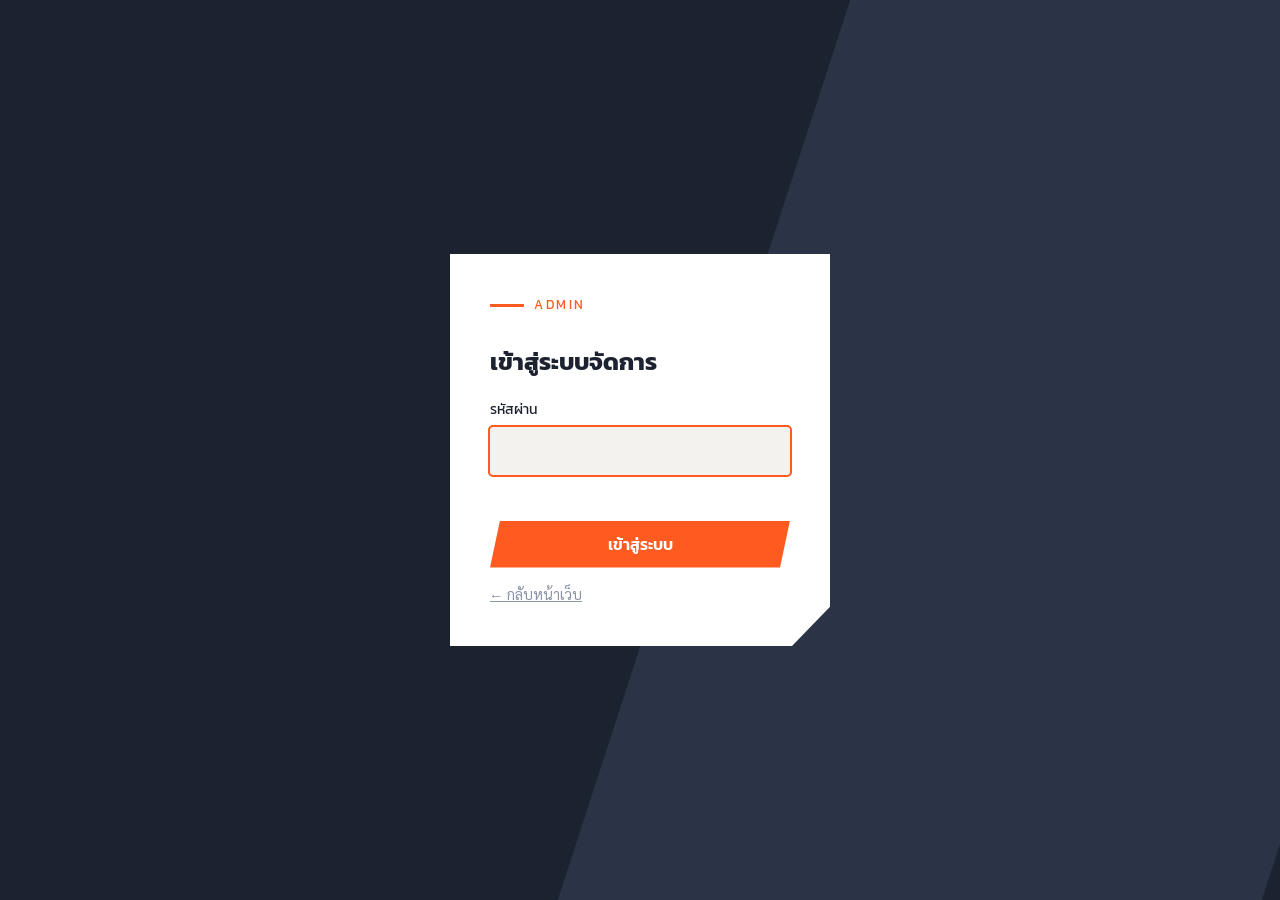
==== commit eba94cda: "Add files via upload" ====
--- a/admin.html
+++ b/admin.html
@@ -60,6 +60,9 @@
   .lbtn{white-space:nowrap}
   .cover-row{display:flex;gap:10px;align-items:end}
   .cover-row img{height:60px;width:100px;object-fit:cover;border:1px solid var(--line)}
+  .hero-ed{display:grid;grid-template-columns:minmax(0,1.2fr) 1fr;gap:22px;align-items:center;margin-bottom:24px;padding-bottom:24px;border-bottom:1px solid var(--line)}
+  .hero-prev{aspect-ratio:16/6;background:var(--ink-2);color:#aab3c5;display:grid;place-items:center;text-align:center;font-family:'Kanit';background-size:cover;background-position:center}
+  .hero-prev.has-cover span{display:none}
   .cat-item{display:grid;grid-template-columns:1fr 1.4fr 1fr auto;gap:10px;align-items:end;padding:14px;border:1px solid var(--line);border-left:4px solid var(--accent);margin-bottom:10px;background:#fbfaf8}
   .cat-item .ic{width:22px;height:22px;color:var(--accent)}
   .toast{position:fixed;right:20px;bottom:20px;background:var(--ink);color:#fff;padding:14px 20px;border-left:4px solid var(--accent);display:none;max-width:440px;z-index:99}
@@ -67,7 +70,7 @@
   .box{background:var(--paper);padding:16px;border-left:4px solid var(--accent-2);font-size:.92rem;margin:16px 0}
   .uploading{position:fixed;inset:0;background:rgba(16,20,28,.5);display:none;place-items:center;z-index:98;color:#fff;font-family:'Kanit';font-size:1.2rem}
   @media(max-width:900px){
-    .fgrid,.g4,.cat-item{grid-template-columns:1fr}
+    .fgrid,.g4,.cat-item,.hero-ed{grid-template-columns:1fr}
     .md-wrap{grid-template-columns:1fr}
     .toolbar .view{display:block}
     #mdPreview{display:none;max-height:none;min-height:560px}
@@ -141,12 +144,13 @@
         </div>
         <div class="fgrid" style="margin-top:14px">
           <label>แท็ก (คั่นด้วยเครื่องหมายจุลภาค ,)<input data-f="tags" placeholder="เช่น powershell, backup, windows"></label>
-          <label>รูปปก (ไม่บังคับ)
-            <span class="cover-row"><input data-f="cover" placeholder="images/....webp"><button type="button" class="lbtn" id="coverUp">อัปโหลด</button><img id="coverPrev" hidden alt=""></span>
+          <label>รูปปก — แสดงในการ์ดหน้าแรก และเป็นแบนเนอร์บนหน้าบทความ
+            <span class="cover-row"><input data-f="cover" placeholder="images/....webp"><button type="button" class="lbtn" id="coverUp">อัปโหลด</button><button type="button" class="lbtn del" id="coverDel" hidden>ลบ</button><img id="coverPrev" hidden alt=""></span>
           </label>
           <label class="full">ข้อความย่อ (แสดงในการ์ดหน้าแรก)<textarea data-f="excerpt" rows="2"></textarea></label>
         </div>
-        <label style="margin-top:16px">เนื้อหา (Markdown) — วางรูปด้วย Ctrl+V หรือลากไฟล์รูปมาวางได้</label>
+        <label style="margin-top:16px">เนื้อหา (Markdown) — วางรูปด้วย Ctrl+V หรือลากไฟล์รูป / PDF มาวางได้</label>
+        <div class="box" id="fenceWarn" hidden style="margin:6px 0;border-left-color:#c62828">⚠️ มีบล็อกโค้ดที่เปิด ``` แต่ยังไม่ได้ปิด เนื้อหาส่วนท้ายทั้งหมดจะกลายเป็นโค้ด ให้เพิ่ม ``` ปิดท้ายบล็อก</div>
         <div class="md-wrap" id="mdWrap">
           <div class="toolbar" id="toolbar">
             <button data-md="h2" title="หัวข้อใหญ่">H2</button><button data-md="h3" title="หัวข้อย่อย">H3</button>
@@ -155,7 +159,7 @@
             <span class="sep"></span>
             <button data-md="ul" title="รายการ">• รายการ</button><button data-md="ol" title="รายการตัวเลข">1. ลำดับ</button><button data-md="task" title="เช็กลิสต์">☑ เช็กลิสต์</button>
             <span class="sep"></span>
-            <button data-md="block" title="บล็อกโค้ด">{ } บล็อกโค้ด</button><button data-md="table" title="ตาราง">ตาราง</button><button data-md="quote" title="กล่องข้อความ">❝ Tip</button><button data-md="link" title="ลิงก์">ลิงก์</button><button data-md="img" title="แทรกรูป">🖼 รูป</button>
+            <button data-md="block" title="บล็อกโค้ด">{ } บล็อกโค้ด</button><button data-md="table" title="ตาราง">ตาราง</button><button data-md="quote" title="กล่องข้อความ">❝ Tip</button><button data-md="link" title="ลิงก์">ลิงก์</button><button data-md="img" title="แทรกรูป">🖼 รูป</button><button data-md="pdf" title="แนบไฟล์ PDF">📄 PDF</button>
             <button class="view" data-md="toggle">ดูตัวอย่าง</button>
           </div>
           <textarea id="mdInput" spellcheck="false"></textarea>
@@ -173,6 +177,13 @@
     <!-- ข้อมูลเว็บ -->
     <div class="pane" id="p-site">
       <h2>ข้อมูลเว็บไซต์</h2><p class="hint">ชื่อเว็บ ข้อความหน้าแรก และข้อความท้ายเว็บ</p>
+      <div class="hero-ed">
+        <div class="hero-prev" id="heroPrev"><span>ยังไม่มีรูปหน้าปก<br><small>ใช้พื้นหลังลายเรขาคณิตแบบเดิม</small></span></div>
+        <div><h3 style="font-size:1.05rem">รูปหน้าปก (พื้นหลังหน้าแรก)</h3>
+          <p class="hint" style="margin:4px 0 12px">แนะนำรูปแนวนอน กว้างอย่างน้อย 1600px · ระบบจะปรับให้ตัวหนังสืออ่านง่ายด้วยชั้นสีเข้มอัตโนมัติ</p>
+          <div class="row"><button class="lbtn pri" type="button" id="heroUp">อัปโหลดรูปหน้าปก</button><button class="lbtn del" type="button" id="heroDel" hidden>ลบรูปหน้าปก</button></div>
+          <input id="heroPath" placeholder="images/....webp" style="margin-top:10px"></div>
+      </div>
       <div class="fgrid" id="siteForm"></div>
     </div>
 
@@ -205,8 +216,8 @@
   </div>
 </div>
 
-<input type="file" id="fileIn" accept="image/*" hidden>
-<div class="uploading" id="uploading">กำลังอัปโหลดรูป...</div>
+<input type="file" id="fileIn" hidden>
+<div class="uploading" id="uploading">กำลังอัปโหลด...</div>
 <div class="toast" id="toast"></div>
 
 <script src="assets/vendor/marked.min.js"></script>
@@ -216,7 +227,7 @@
 <script>
 const $ = id => document.getElementById(id);
 let DATA = null, dirty = false, CUR = null;       // CUR = บทความที่กำลังแก้
-const IMG_MAP = {};                                // path → objectURL ให้พรีวิวรูปที่เพิ่งอัปโหลดได้ทันที
+const IMG_MAP = {};                                // path → objectURL ให้พรีวิวรูป/PDF ที่เพิ่งอัปโหลดได้ทันที
 
 function toast(msg, ms = 3500){ const t = $('toast'); t.textContent = msg; t.style.display = 'block'; clearTimeout(t._h); t._h = setTimeout(() => t.style.display = 'none', ms); }
 function markDirty(){ dirty = true; $('saveBtn').classList.add('dirty'); $('saveBtn').textContent = 'บันทึกขึ้น GitHub •'; }
@@ -332,10 +343,14 @@
 });
 $('fSlug').addEventListener('change', e => { CUR.slug = uniqueSlug(slugify(e.target.value), CUR.id); e.target.value = CUR.slug; updateLiveLink(); });
 function updateLiveLink(){ $('viewLive').href = 'post.html?p=' + encodeURIComponent(CUR.slug || ''); }
-function updateCoverPrev(){ const c = CUR.cover; $('coverPrev').hidden = !c; if (c) $('coverPrev').src = IMG_MAP[c] || c; }
+function updateCoverPrev(){ const c = CUR.cover; $('coverPrev').hidden = $('coverDel').hidden = !c; if (c) $('coverPrev').src = IMG_MAP[c] || c; }
 
 let pt; $('mdInput').addEventListener('input', () => { CUR.body = $('mdInput').value; markDirty(); clearTimeout(pt); pt = setTimeout(updatePreview, 200); });
-function updatePreview(){ $('mdPreview').innerHTML = renderMarkdown(CUR.body, IMG_MAP); enhance($('mdPreview')); }
+function updatePreview(){
+  $('mdPreview').innerHTML = renderMarkdown(CUR.body); enhance($('mdPreview'), IMG_MAP);
+  const fences = (String(CUR.body || '').match(/^\s*(```|~~~)/gm) || []).length;
+  $('fenceWarn').hidden = fences % 2 === 0;
+}
 
 // แถบเครื่องมือ Markdown
 function wrapSel(before, after = before, placeholder = 'ข้อความ'){
@@ -367,6 +382,7 @@
     table: () => insertBlock('| หัวข้อ 1 | หัวข้อ 2 | หัวข้อ 3 |\n|---|---|---|\n| ข้อมูล | ข้อมูล | ข้อมูล |\n| ข้อมูล | ข้อมูล | ข้อมูล |'),
     link: () => { const url = prompt('URL ของลิงก์', 'https://'); if (url) wrapSel('[', `](${url})`, 'ข้อความลิงก์'); },
     img: () => pickImage(path => insertImage(path)),
+    pdf: () => pickPdf(),
     toggle: () => { const w = $('mdWrap'); w.classList.toggle('preview'); e.target.textContent = w.classList.contains('preview') ? 'แก้ไข' : 'ดูตัวอย่าง'; }
   })[a]?.();
 };
@@ -377,51 +393,86 @@
 });
 document.addEventListener('keydown', e => { if ((e.ctrlKey || e.metaKey) && e.key.toLowerCase() === 's' && e.target.id !== 'mdInput') { e.preventDefault(); $('saveBtn').click(); } });
 
-// ================= รูปภาพ =================
+// ================= รูปภาพ / PDF =================
 function insertImage(path, alt = 'รูปประกอบ'){ insertBlock(`![${alt}](${path})`); }
+function insertPdf(f){ insertBlock(`[📄 ${f.name.replace(/[\[\]]/g, '')}](${f.path} "${f.size}")`); }
+const fmtSize = n => n >= 1048576 ? (n / 1048576).toFixed(1) + ' MB' : Math.max(1, Math.round(n / 1024)) + ' KB';
+const isPdfFile = f => f.type === 'application/pdf' || /\.pdf$/i.test(f.name);
 let pickCb = null;
-function pickImage(cb){ pickCb = cb; $('fileIn').value = ''; $('fileIn').click(); }
-$('fileIn').onchange = async () => { const f = $('fileIn').files[0]; if (f && pickCb) { const p = await uploadImage(f); if (p) pickCb(p); } };
+function pickFile(accept, cb){ pickCb = cb; $('fileIn').accept = accept; $('fileIn').value = ''; $('fileIn').click(); }
+const pickImage = (cb, maxW) => pickFile('image/*', async f => { const p = await uploadImage(f, maxW); if (p) cb(p); });
+const pickPdf = () => pickFile('application/pdf,.pdf', async f => { const r = await uploadPdf(f); if (r) insertPdf(r); });
+$('fileIn').onchange = () => { const f = $('fileIn').files[0]; if (f && pickCb) pickCb(f); };
 $('coverUp').onclick = () => pickImage(path => { CUR.cover = path; document.querySelector('[data-f=cover]').value = path; updateCoverPrev(); markDirty(); });
-$('mdInput').addEventListener('paste', async e => {
-  const f = [...(e.clipboardData?.files || [])].find(f => f.type.startsWith('image/'));
-  if (f) { e.preventDefault(); const p = await uploadImage(f); if (p) insertImage(p); }
-});
+$('coverDel').onclick = () => { CUR.cover = ''; document.querySelector('[data-f=cover]').value = ''; updateCoverPrev(); markDirty(); };
+
+async function handleFiles(files){
+  for (const f of files) {
+    if (isPdfFile(f)) { const r = await uploadPdf(f); if (r) insertPdf(r); }
+    else if (f.type.startsWith('image/')) { const p = await uploadImage(f); if (p) insertImage(p); }
+  }
+}
+const usable = list => [...(list || [])].filter(f => isPdfFile(f) || f.type.startsWith('image/'));
+$('mdInput').addEventListener('paste', e => { const fs = usable(e.clipboardData?.files); if (fs.length) { e.preventDefault(); handleFiles(fs); } });
 $('mdInput').addEventListener('dragover', e => { e.preventDefault(); $('mdInput').classList.add('drag'); });
 $('mdInput').addEventListener('dragleave', () => $('mdInput').classList.remove('drag'));
-$('mdInput').addEventListener('drop', async e => {
+$('mdInput').addEventListener('drop', e => {
   $('mdInput').classList.remove('drag');
-  const files = [...(e.dataTransfer?.files || [])].filter(f => f.type.startsWith('image/')); if (!files.length) return;
-  e.preventDefault(); for (const f of files) { const p = await uploadImage(f); if (p) insertImage(p); }
+  const fs = usable(e.dataTransfer?.files); if (!fs.length) return;
+  e.preventDefault(); handleFiles(fs);
 });
 
-// ย่อรูปให้กว้างไม่เกิน 1600px และแปลงเป็น WebP เพื่อให้เว็บโหลดเร็ว (GIF/SVG คงไฟล์เดิม)
-async function compress(file){
+// ย่อรูปให้กว้างไม่เกิน maxW และแปลงเป็น WebP เพื่อให้เว็บโหลดเร็ว (GIF/SVG คงไฟล์เดิม)
+async function compress(file, maxW = 1600){
   if (/gif|svg/.test(file.type)) return {blob:file, ext:file.type.includes('svg') ? 'svg' : 'gif'};
-  const bmp = await createImageBitmap(file), scale = Math.min(1, 1600 / bmp.width);
+  const bmp = await createImageBitmap(file), scale = Math.min(1, maxW / bmp.width);
   const c = document.createElement('canvas'); c.width = Math.round(bmp.width * scale); c.height = Math.round(bmp.height * scale);
   c.getContext('2d').drawImage(bmp, 0, 0, c.width, c.height);
   let blob = await new Promise(r => c.toBlob(r, 'image/webp', .85));
   if (!blob || blob.type !== 'image/webp') blob = await new Promise(r => c.toBlob(r, 'image/jpeg', .85));
   return {blob, ext: blob.type === 'image/webp' ? 'webp' : 'jpg'};
 }
-async function uploadImage(file){
+const stamp = () => new Date().toISOString().slice(0, 10).replace(/-/g, '') + '-' + Math.random().toString(36).slice(2, 8);
+const toB64 = blob => new Promise((res, rej) => { const fr = new FileReader(); fr.onload = () => res(fr.result.split(',')[1]); fr.onerror = rej; fr.readAsDataURL(blob); });
+function needCfg(){
   const c = getCfg();
-  if (!c.owner || !c.repo || !c.token) { toast('ต้องตั้งค่า GitHub ก่อนจึงจะอัปโหลดรูปได้ (แท็บ "ตั้งค่า GitHub")', 6000); return null; }
-  if (file.size > 20 * 1024 * 1024) { toast('ไฟล์ใหญ่เกิน 20 MB'); return null; }
-  $('uploading').style.display = 'grid';
+  if (!c.owner || !c.repo || !c.token) { toast('ต้องตั้งค่า GitHub ก่อนจึงจะอัปโหลดไฟล์ได้ (แท็บ "ตั้งค่า GitHub")', 6000); return null; }
+  return c;
+}
+async function putFile(c, path, blob, label){
+  $('uploading').textContent = `กำลังอัปโหลด${label} (${fmtSize(blob.size)})...`; $('uploading').style.display = 'grid';
   try {
-    const {blob, ext} = await compress(file);
+    await gh(c, path, 'PUT', {message:`Upload ${path}`, content:await toB64(blob), branch:c.branch});
+    IMG_MAP[path] = URL.createObjectURL(blob);
+    return true;
+  } finally { $('uploading').style.display = 'none'; }
+}
+async function uploadImage(file, maxW = 1600){
+  const c = needCfg(); if (!c) return null;
+  if (file.size > 20 * 1024 * 1024) { toast('ไฟล์รูปใหญ่เกิน 20 MB'); return null; }
+  try {
+    const {blob, ext} = await compress(file, maxW);
     if (blob.size > 10 * 1024 * 1024) throw new Error('รูปหลังย่อยังใหญ่เกิน 10 MB');
-    const d = new Date(), stamp = d.toISOString().slice(0, 10).replace(/-/g, '');
-    const path = `images/${stamp}-${Math.random().toString(36).slice(2, 8)}.${ext}`;
-    const b64 = await new Promise(r => { const fr = new FileReader(); fr.onload = () => r(fr.result.split(',')[1]); fr.readAsDataURL(blob); });
-    await gh(c, path, 'PUT', {message:`Upload image ${path}`, content:b64, branch:c.branch});
-    IMG_MAP[path] = URL.createObjectURL(blob);
-    toast(`อัปโหลดรูปแล้ว ✓ (${Math.round(blob.size / 1024)} KB) อย่าลืมกดบันทึกบทความ`, 5000);
+    const path = `images/${stamp()}.${ext}`;
+    await putFile(c, path, blob, 'รูป');
+    toast(`อัปโหลดรูปแล้ว ✓ (${fmtSize(blob.size)}) อย่าลืมกดบันทึกขึ้น GitHub`, 5000);
     return path;
   } catch (e) { toast('อัปโหลดรูปไม่สำเร็จ: ' + e.message, 8000); return null; }
-  finally { $('uploading').style.display = 'none'; }
+}
+// PDF เก็บไฟล์จริงไว้ในโฟลเดอร์ files/ (ไม่บีบอัด) จำกัด 25 MB ต่อไฟล์
+async function uploadPdf(file){
+  const c = needCfg(); if (!c) return null;
+  if (!isPdfFile(file)) { toast('รองรับเฉพาะไฟล์ .pdf'); return null; }
+  if (file.size > 25 * 1024 * 1024) { toast(`ไฟล์ใหญ่ ${fmtSize(file.size)} เกินขีดจำกัด 25 MB ให้บีบอัด PDF ก่อน`, 7000); return null; }
+  try {
+    const head = new Uint8Array(await file.slice(0, 5).arrayBuffer());
+    if (String.fromCharCode(...head) !== '%PDF-') throw new Error('ไฟล์นี้ไม่ใช่ PDF ที่ถูกต้อง');
+    const base = slugify(file.name.replace(/\.pdf$/i, '')).slice(0, 50);
+    const path = `files/${stamp()}${base ? '-' + base : ''}.pdf`;
+    await putFile(c, path, new Blob([file], {type:'application/pdf'}), ' PDF');
+    toast(`อัปโหลด PDF แล้ว ✓ (${fmtSize(file.size)}) อย่าลืมกดบันทึกขึ้น GitHub`, 5000);
+    return {path, name:file.name, size:fmtSize(file.size)};
+  } catch (e) { toast('อัปโหลด PDF ไม่สำเร็จ: ' + e.message, 8000); return null; }
 }
 
 // ================= หมวดหมู่ =================
@@ -474,7 +525,16 @@
   const s = DATA.site;
   $('siteForm').innerHTML = SITE_FIELDS.map(([k, l, t]) => `<label>${l}${t ? `<textarea rows="3" data-k="${k}">${esc(s[k])}</textarea>` : `<input data-k="${k}" value="${esc(s[k])}">`}</label>`).join('');
   $('siteForm').oninput = e => { s[e.target.dataset.k] = e.target.value; markDirty(); };
-}
+  renderHero();
+}
+function renderHero(){
+  const v = DATA.site.heroImage || '';
+  $('heroPath').value = v; $('heroDel').hidden = !v;
+  setCoverBg($('heroPrev'), v && (IMG_MAP[v] || v));
+}
+$('heroUp').onclick = () => pickImage(path => { DATA.site.heroImage = path; markDirty(); renderHero(); }, 2000);
+$('heroDel').onclick = () => { DATA.site.heroImage = ''; markDirty(); renderHero(); };
+$('heroPath').onchange = e => { DATA.site.heroImage = e.target.value.trim(); markDirty(); renderHero(); };
 
 // ================= GitHub =================
 const CFG_KEY = 'ghCfg';
--- a/assets/vendor/hljs.css
+++ b/assets/vendor/hljs.css
@@ -0,0 +1,10 @@
+pre code.hljs{display:block;overflow-x:auto;padding:1em}code.hljs{padding:3px 5px}/*!
+  Theme: GitHub Dark
+  Description: Dark theme as seen on github.com
+  Author: github.com
+  Maintainer: @Hirse
+  Updated: 2021-05-15
+
+  Outdated base version: https://github.com/primer/github-syntax-dark
+  Current colors taken from GitHub's CSS
+*/.hljs{color:#c9d1d9;background:#0d1117}.hljs-doctag,.hljs-keyword,.hljs-meta .hljs-keyword,.hljs-template-tag,.hljs-template-variable,.hljs-type,.hljs-variable.language_{color:#ff7b72}.hljs-title,.hljs-title.class_,.hljs-title.class_.inherited__,.hljs-title.function_{color:#d2a8ff}.hljs-attr,.hljs-attribute,.hljs-literal,.hljs-meta,.hljs-number,.hljs-operator,.hljs-selector-attr,.hljs-selector-class,.hljs-selector-id,.hljs-variable{color:#79c0ff}.hljs-meta .hljs-string,.hljs-regexp,.hljs-string{color:#a5d6ff}.hljs-built_in,.hljs-symbol{color:#ffa657}.hljs-code,.hljs-comment,.hljs-formula{color:#8b949e}.hljs-name,.hljs-quote,.hljs-selector-pseudo,.hljs-selector-tag{color:#7ee787}.hljs-subst{color:#c9d1d9}.hljs-section{color:#1f6feb;font-weight:700}.hljs-bullet{color:#f2cc60}.hljs-emphasis{color:#c9d1d9;font-style:italic}.hljs-strong{color:#c9d1d9;font-weight:700}.hljs-addition{color:#aff5b4;background-color:#033a16}.hljs-deletion{color:#ffdcd7;background-color:#67060c}
--- a/assets/style.css
+++ b/assets/style.css
@@ -1,125 +1,181 @@
-@import url('https://fonts.googleapis.com/css2?family=Kanit:wght@400;600;800&family=Sarabun:wght@400;600&display=swap');
+@import url('https://fonts.googleapis.com/css2?family=Kanit:wght@400;600;800&family=Sarabun:wght@400;600;700&family=JetBrains+Mono:wght@400;600&display=swap');
 
 :root{
-  --ink:#10141c; --ink-2:#1b2230; --steel:#2b3446; --paper:#f4f2ee; --white:#fff;
-  --accent:#ff5a1f; --accent-2:#ffb21f; --muted:#8a93a6; --line:#dcd8d0;
-  --radius:4px; --max:1180px;
+  --ink:#10141c; --ink-2:#1b2230; --steel:#2b3446; --paper:#f4f2ee; --card:#fff;
+  --text:#1d2230; --soft:#555c6b; --muted:#8a93a6; --line:#dcd8d0;
+  --accent:#ff5a1f; --accent-2:#ffb21f; --link:#d9480f; --code-bg:#0d1117;
+  --max:1180px;
 }
 *{box-sizing:border-box;margin:0;padding:0}
 html{scroll-behavior:smooth}
-body{font-family:'Sarabun',system-ui,sans-serif;color:var(--ink);background:var(--paper);line-height:1.65}
-h1,h2,h3,.brand,.btn,.kicker{font-family:'Kanit',sans-serif}
+body{font-family:'Sarabun',system-ui,sans-serif;color:var(--text);background:var(--paper);line-height:1.7}
+h1,h2,h3,h4,.brand,.btn,.kicker,.chip{font-family:'Kanit',sans-serif}
 a{color:inherit}
 img{max-width:100%}
 .wrap{max-width:var(--max);margin:0 auto;padding:0 20px}
 
 /* header */
 header.top{position:sticky;top:0;z-index:50;background:var(--ink);color:#fff}
-.top .wrap{display:flex;align-items:center;justify-content:space-between;height:68px}
-.brand{font-weight:800;letter-spacing:.06em;font-size:1.25rem;display:flex;align-items:center;gap:10px;text-decoration:none}
-.brand .mark{width:26px;height:26px;background:var(--accent);clip-path:polygon(50% 0,100% 50%,50% 100%,0 50%)}
-nav.menu{display:flex;gap:26px}
+.top .wrap{display:flex;align-items:center;justify-content:space-between;height:64px;gap:16px}
+.brand{font-weight:800;letter-spacing:.06em;font-size:1.2rem;display:flex;align-items:center;gap:10px;text-decoration:none;white-space:nowrap}
+.brand .mark{width:24px;height:24px;background:var(--accent);clip-path:polygon(50% 0,100% 50%,50% 100%,0 50%)}
+nav.menu{display:flex;gap:24px}
 nav.menu a{text-decoration:none;font-family:'Kanit';font-size:.95rem;opacity:.85}
 nav.menu a:hover{opacity:1;color:var(--accent-2)}
-.burger{display:none;background:none;border:0;color:#fff;font-size:1.6rem;cursor:pointer}
 
-.btn{display:inline-block;background:var(--accent);color:#fff;border:0;padding:13px 26px;font-weight:600;text-decoration:none;cursor:pointer;clip-path:polygon(10px 0,100% 0,calc(100% - 10px) 100%,0 100%);transition:transform .15s,background .15s;font-size:1rem}
+.btn{display:inline-block;background:var(--accent);color:#fff;border:0;padding:12px 24px;font-weight:600;text-decoration:none;cursor:pointer;clip-path:polygon(10px 0,100% 0,calc(100% - 10px) 100%,0 100%);transition:transform .15s,background .15s;font-size:.98rem}
 .btn:hover{background:#e84a12;transform:translateY(-2px)}
-.btn.ghost{background:transparent;box-shadow:inset 0 0 0 2px #fff}
 .btn.dark{background:var(--ink)}
+.btn.ghost{background:transparent;box-shadow:inset 0 0 0 2px currentColor}
 
-/* hero */
-.hero{position:relative;background:var(--ink-2);color:#fff;overflow:hidden;padding:110px 0 140px}
-.hero::before{content:"";position:absolute;right:-8%;top:-20%;width:62%;height:140%;background:var(--steel);transform:skewX(-18deg)}
-.hero::after{content:"";position:absolute;right:18%;bottom:-60px;width:220px;height:220px;background:var(--accent);clip-path:polygon(50% 0,100% 100%,0 100%);opacity:.9}
-.hero .wrap{position:relative;z-index:2;display:grid;grid-template-columns:1.2fr 1fr;gap:40px;align-items:center}
-.kicker{color:var(--accent-2);letter-spacing:.2em;font-size:.85rem;text-transform:uppercase;margin-bottom:14px;display:flex;align-items:center;gap:10px}
-.kicker::before{content:"";width:34px;height:3px;background:var(--accent-2)}
-.hero h1{font-size:clamp(2.2rem,5vw,3.8rem);line-height:1.15;font-weight:800;white-space:pre-line}
-.hero p{margin:22px 0 32px;color:#c9cfdb;max-width:520px;font-size:1.08rem}
-.hero .actions{display:flex;gap:14px;flex-wrap:wrap}
-.geo{position:relative;height:340px}
-.geo span{position:absolute;display:block}
-.geo .g1{inset:20px 40px 60px 60px;border:3px solid var(--accent-2);transform:rotate(12deg)}
-.geo .g2{width:150px;height:150px;left:20px;bottom:10px;background:var(--accent);clip-path:polygon(0 0,100% 50%,0 100%)}
-.geo .g3{width:120px;height:120px;right:10px;top:0;border-radius:50%;border:16px solid #fff;opacity:.15}
-.geo .g4{width:90px;height:90px;right:60px;bottom:30px;background:repeating-linear-gradient(45deg,#fff 0 4px,transparent 4px 12px);opacity:.35}
+.kicker{color:var(--accent-2);letter-spacing:.2em;font-size:.82rem;text-transform:uppercase;margin-bottom:12px;display:flex;align-items:center;gap:10px}
+.kicker::before{content:"";width:34px;height:3px;background:currentColor}
 
-/* stats band */
-.stats{background:var(--accent);color:#fff;position:relative;z-index:3;margin-top:-50px}
-.stats .wrap{display:grid;grid-template-columns:repeat(4,1fr)}
-.stat{padding:26px 10px;text-align:center;border-right:1px solid rgba(255,255,255,.25)}
-.stat:last-child{border-right:0}
-.stat b{display:block;font-family:'Kanit';font-size:2rem;font-weight:800;line-height:1.1}
-.stat small{opacity:.9}
+/* hero + search */
+.hero{position:relative;background:var(--ink-2);color:#fff;overflow:hidden;padding:80px 0 120px}
+.hero::before{content:"";position:absolute;right:-8%;top:-20%;width:55%;height:140%;background:var(--steel);transform:skewX(-18deg)}
+.hero::after{content:"";position:absolute;right:16%;bottom:-50px;width:180px;height:180px;background:var(--accent);clip-path:polygon(50% 0,100% 100%,0 100%);opacity:.9}
+.hero .wrap{position:relative;z-index:2}
+.hero h1{font-size:clamp(2rem,4.6vw,3.4rem);line-height:1.15;font-weight:800;white-space:pre-line;max-width:720px}
+.hero p{margin:18px 0 0;color:#c9cfdb;max-width:600px;font-size:1.05rem}
+.searchbar{position:relative;z-index:4;margin-top:-34px}
+.searchbar .box{background:var(--card);display:flex;align-items:center;gap:12px;padding:8px 8px 8px 22px;box-shadow:0 12px 30px rgba(16,20,28,.12);clip-path:polygon(0 0,100% 0,100% 100%,14px 100%,0 calc(100% - 14px))}
+.searchbar svg{width:22px;height:22px;color:var(--muted);flex:0 0 auto}
+.searchbar input{flex:1;border:0;font:inherit;font-size:1.08rem;padding:14px 0;background:transparent;outline:none;min-width:0}
+.searchbar kbd{font-family:'JetBrains Mono';font-size:.8rem;border:1px solid var(--line);padding:2px 8px;color:var(--muted)}
 
-section{padding:96px 0}
-.head{display:flex;justify-content:space-between;align-items:end;gap:20px;margin-bottom:46px;flex-wrap:wrap}
-.head h2{font-size:clamp(1.7rem,3vw,2.5rem);font-weight:800;line-height:1.2}
-.head .kicker{color:var(--accent)}
-.head .kicker::before{background:var(--accent)}
+/* layout */
+main.home{padding:48px 0 90px}
+.layout{display:grid;grid-template-columns:260px 1fr;gap:36px;align-items:start}
+aside.side{position:sticky;top:84px;display:grid;gap:26px}
+aside h3{font-size:.95rem;letter-spacing:.08em;text-transform:uppercase;color:var(--muted);margin-bottom:10px}
+.cats{display:grid;gap:4px}
+.cats button{display:flex;align-items:center;gap:10px;width:100%;border:0;background:transparent;padding:9px 12px;font:inherit;cursor:pointer;text-align:left;border-left:3px solid transparent;color:var(--text)}
+.cats button svg{width:18px;height:18px;color:var(--accent)}
+.cats button .n{margin-left:auto;font-size:.82rem;color:var(--muted)}
+.cats button:hover{background:#ebe8e2}
+.cats button.on{background:var(--card);border-left-color:var(--accent);font-weight:700}
+.tags{display:flex;flex-wrap:wrap;gap:6px}
+.chip{border:1px solid var(--line);background:var(--card);padding:3px 11px;font-size:.84rem;cursor:pointer;color:var(--soft);text-decoration:none;display:inline-block}
+.chip:hover{border-color:var(--accent);color:var(--accent)}
+.chip.on{background:var(--ink);border-color:var(--ink);color:#fff}
 
-/* services */
-.grid{display:grid;grid-template-columns:repeat(3,1fr);gap:22px}
-.card{background:#fff;padding:32px 28px;position:relative;border-bottom:4px solid transparent;transition:border-color .2s,transform .2s}
-.card:hover{border-color:var(--accent);transform:translateY(-4px)}
-.card::after{content:"";position:absolute;top:0;right:0;width:46px;height:46px;background:var(--paper);clip-path:polygon(0 0,100% 0,100% 100%)}
-.card .ic{width:54px;height:54px;background:var(--ink);color:var(--accent-2);display:grid;place-items:center;margin-bottom:18px;clip-path:polygon(25% 0,75% 0,100% 50%,75% 100%,25% 100%,0 50%)}
-.card .ic svg{width:26px;height:26px}
-.card h3{font-size:1.25rem;margin-bottom:8px}
-.card p{color:#555c6b;font-size:.97rem}
-.card .price{margin-top:16px;font-family:'Kanit';font-weight:600;color:var(--accent)}
+.result-head{display:flex;justify-content:space-between;align-items:center;gap:12px;margin-bottom:18px;flex-wrap:wrap}
+.result-head h2{font-size:1.4rem}
+.result-head .clear{background:none;border:0;color:var(--link);cursor:pointer;font:inherit;font-family:'Kanit'}
+.cards{display:grid;grid-template-columns:repeat(2,1fr);gap:20px}
+.pcard{background:var(--card);display:flex;flex-direction:column;text-decoration:none;position:relative;border-bottom:4px solid transparent;transition:transform .2s,border-color .2s}
+.pcard:hover{transform:translateY(-4px);border-color:var(--accent)}
+.pcard .thumb{height:140px;background:var(--steel);position:relative;overflow:hidden;color:var(--accent-2)}
+.pcard .thumb img{width:100%;height:100%;object-fit:cover;display:block}
+.pcard .thumb.gen::before{content:"";position:absolute;inset:0;background:linear-gradient(135deg,transparent 58%,var(--accent) 58% 72%,transparent 72%)}
+.pcard .thumb.gen svg{position:absolute;left:24px;top:28px;width:64px;height:64px;opacity:.9}
+.pcard .in{padding:20px 22px 22px;flex:1;display:flex;flex-direction:column;gap:8px}
+.meta{display:flex;gap:10px;align-items:center;flex-wrap:wrap;font-size:.86rem;color:var(--muted)}
+.meta .cat{color:var(--accent);font-family:'Kanit';font-weight:600}
+.pcard h3{font-size:1.18rem;line-height:1.35}
+.pcard p{color:var(--soft);font-size:.96rem;flex:1}
+.pcard .tags{margin-top:6px}
+.pcard .tags span{font-size:.78rem;color:var(--muted)}
+.empty{background:var(--card);padding:40px;text-align:center;color:var(--muted)}
+mark{background:#ffe3b3;color:inherit;padding:0 2px}
 
-/* about */
-.about{background:var(--ink);color:#fff;position:relative;overflow:hidden}
-.about::before{content:"";position:absolute;left:-120px;top:-120px;width:360px;height:360px;border:40px solid var(--steel);transform:rotate(45deg)}
-.about .wrap{position:relative;display:grid;grid-template-columns:1fr 1fr;gap:60px;align-items:center}
-.about p{color:#c9cfdb;margin:18px 0 28px}
-.about .panel{background:var(--steel);padding:36px;clip-path:polygon(0 0,100% 0,100% 85%,85% 100%,0 100%)}
-.about .panel li{list-style:none;padding:12px 0;border-bottom:1px dashed rgba(255,255,255,.15);display:flex;gap:12px}
-.about .panel li::before{content:"";flex:0 0 12px;height:12px;margin-top:7px;background:var(--accent);clip-path:polygon(0 0,100% 50%,0 100%)}
+/* article page */
+.post-hero{background:var(--ink-2);color:#fff;padding:56px 0 64px;position:relative;overflow:hidden}
+.post-hero::before{content:"";position:absolute;right:-10%;top:-30%;width:45%;height:160%;background:var(--steel);transform:skewX(-18deg)}
+.post-hero .wrap{position:relative;max-width:900px}
+.post-hero h1{font-size:clamp(1.8rem,4vw,2.8rem);line-height:1.2;margin:8px 0 14px}
+.post-hero .meta{color:#aab3c5}
+.post-hero .meta .cat{color:var(--accent-2);text-decoration:none}
+.crumb{font-size:.9rem;color:#aab3c5}
+.crumb a{text-decoration:none}
+.crumb a:hover{color:var(--accent-2)}
+.post-wrap{display:grid;grid-template-columns:minmax(0,1fr) 230px;gap:40px;max-width:1120px;margin:0 auto;padding:44px 20px 80px}
+article.content{background:var(--card);padding:40px 44px;min-width:0}
+.cover{margin:-40px -44px 32px;max-height:420px;overflow:hidden}
+.cover img{width:100%;display:block;object-fit:cover}
+.toc{position:sticky;top:84px;font-size:.92rem}
+.toc h3{font-size:.85rem;letter-spacing:.1em;text-transform:uppercase;color:var(--muted);margin-bottom:10px}
+.toc a{display:block;text-decoration:none;padding:5px 0 5px 12px;border-left:2px solid var(--line);color:var(--soft)}
+.toc a.l3{padding-left:24px;font-size:.88rem}
+.toc a:hover{color:var(--accent);border-color:var(--accent)}
+.share{display:flex;gap:10px;flex-wrap:wrap;margin-top:22px}
+.share button,.share a{font-family:'Kanit';font-size:.9rem;border:1px solid var(--line);background:var(--paper);padding:8px 14px;cursor:pointer;text-decoration:none;color:var(--text)}
+.share button:hover,.share a:hover{border-color:var(--accent);color:var(--accent)}
+.pager{display:grid;grid-template-columns:1fr 1fr;gap:16px;margin-top:36px}
+.pager a{background:var(--paper);padding:16px 18px;text-decoration:none;border-left:4px solid var(--accent)}
+.pager a small{display:block;color:var(--muted)}
+.pager a.next{text-align:right;border-left:0;border-right:4px solid var(--accent)}
 
-/* blog */
-.posts{display:grid;grid-template-columns:repeat(3,1fr);gap:22px}
-.post{background:#fff;display:flex;flex-direction:column}
-.post .thumb{height:150px;background:var(--steel);position:relative;overflow:hidden}
-.post .thumb::before{content:"";position:absolute;inset:0;background:linear-gradient(135deg,transparent 55%,var(--accent) 55% 70%,transparent 70%)}
-.post .thumb::after{content:"";position:absolute;left:20px;top:20px;width:60px;height:60px;border:3px solid var(--accent-2);transform:rotate(45deg)}
-.post .in{padding:24px;flex:1;display:flex;flex-direction:column}
-.post time{font-size:.85rem;color:var(--muted)}
-.post h3{font-size:1.15rem;margin:6px 0 10px;line-height:1.35}
-.post p{color:#555c6b;font-size:.95rem;flex:1}
-.post button{margin-top:16px;align-self:flex-start;background:none;border:0;font-family:'Kanit';color:var(--accent);font-weight:600;cursor:pointer;font-size:.95rem}
-.post .full{display:none;margin-top:10px;color:#333;font-size:.95rem}
-.post.open .full{display:block}
+/* markdown body */
+.md{font-size:1.04rem;overflow-wrap:anywhere}
+.md > * + *{margin-top:1em}
+.md h2{font-size:1.5rem;margin-top:1.8em;padding-bottom:6px;border-bottom:2px solid var(--line);position:relative}
+.md h2::before{content:"";position:absolute;left:-44px;top:.45em;width:24px;height:14px;background:var(--accent);clip-path:polygon(0 0,100% 50%,0 100%)}
+.md h3{font-size:1.22rem;margin-top:1.5em}
+.md h2:first-child,.md h3:first-child{margin-top:0}
+.md a{color:var(--link)}
+.md ul,.md ol{padding-left:1.5em}
+.md li + li{margin-top:.3em}
+.md li:has(> input[type=checkbox]){list-style:none;margin-left:-1.3em}
+.md input[type=checkbox]{margin-right:8px;accent-color:var(--accent);transform:scale(1.15)}
+.md blockquote{border-left:4px solid var(--accent-2);background:#fff8e8;padding:12px 18px;color:#5a4a1e}
+.md :not(pre) > code{font-family:'JetBrains Mono',monospace;font-size:.88em;background:#efece6;padding:2px 6px;border-radius:3px;color:#b4361a}
+.md pre{position:relative;background:var(--code-bg);color:#e6edf3;padding:18px 18px 16px;overflow:auto;border-left:4px solid var(--accent);font-size:.9rem;line-height:1.6}
+.md pre code{font-family:'JetBrains Mono',monospace;background:none!important;padding:0!important}
+.md pre[data-lang]::before{content:attr(data-lang);position:absolute;top:0;right:84px;font-family:'JetBrains Mono';font-size:.72rem;text-transform:uppercase;color:#8b949e;padding:6px 8px}
+.md pre .copy{position:absolute;top:6px;right:6px;font-family:'Kanit';font-size:.78rem;background:#30363d;color:#e6edf3;border:0;padding:4px 10px;cursor:pointer}
+.md pre .copy:hover{background:var(--accent)}
+.md .tbl{overflow-x:auto}
+.md table{border-collapse:collapse;width:100%;font-size:.96rem}
+.md th,.md td{border:1px solid var(--line);padding:9px 12px;text-align:left;vertical-align:top}
+.md th{background:var(--ink);color:#fff;font-family:'Kanit';font-weight:600}
+.md tr:nth-child(even) td{background:#faf9f6}
+.md img{display:block;margin:1.2em auto;box-shadow:0 6px 20px rgba(0,0,0,.12)}
+.md hr{border:0;height:3px;background:repeating-linear-gradient(90deg,var(--accent) 0 18px,transparent 18px 26px);margin:2em 0}
 
-/* contact */
-.contact .wrap{display:grid;grid-template-columns:1fr 1.1fr;gap:40px}
-.info li{list-style:none;display:flex;gap:16px;padding:16px 0;border-bottom:1px solid var(--line)}
-.info b{font-family:'Kanit';min-width:90px;color:var(--accent)}
-form.book{background:#fff;padding:34px;display:grid;gap:14px}
-form.book h3{font-size:1.3rem}
-input,select,textarea{width:100%;padding:12px 14px;border:1px solid var(--line);background:var(--paper);font:inherit;border-radius:var(--radius)}
-input:focus,select:focus,textarea:focus{outline:2px solid var(--accent);border-color:transparent}
-.row2{display:grid;grid-template-columns:1fr 1fr;gap:14px}
+/* cover images (หน้าแรก + แบนเนอร์บทความ) */
+.hero.has-cover,.post-hero.has-cover{background-color:var(--ink-2);background-size:cover;background-position:center}
+.hero.has-cover::before,.post-hero.has-cover::before{opacity:.18}
+.hero.has-cover{padding:110px 0 150px}
+.post-hero.has-cover{padding:120px 0 80px;min-height:380px;display:flex;align-items:flex-end}
+.post-hero.has-cover .wrap{width:100%}
+.post-hero.has-cover h1,.hero.has-cover h1{text-shadow:0 2px 18px rgba(0,0,0,.45)}
 
-footer{background:var(--ink);color:#8a93a6;padding:34px 0;font-size:.9rem}
+/* PDF */
+.md .pdf-card{border:1px solid var(--line);border-left:4px solid var(--accent);background:#faf9f6}
+.pdf-head{display:flex;align-items:center;gap:14px;padding:14px 16px;flex-wrap:wrap}
+.pdf-ic{flex:0 0 auto;width:44px;height:52px;background:#c62828;color:#fff;font-family:'Kanit';font-weight:800;font-size:.78rem;display:grid;place-items:end center;padding-bottom:8px;clip-path:polygon(0 0,70% 0,100% 22%,100% 100%,0 100%)}
+.pdf-name{flex:1;min-width:160px;display:grid;line-height:1.35}
+.pdf-name b{font-family:'Kanit';font-weight:600;overflow-wrap:anywhere}
+.pdf-name small{color:var(--muted)}
+.pdf-acts{display:flex;gap:8px;flex-wrap:wrap}
+.md .pdf-btn{font-family:'Kanit';font-size:.88rem;text-decoration:none;color:var(--text);border:1px solid var(--line);background:#fff;padding:7px 14px}
+.md .pdf-btn:hover{border-color:var(--accent);color:var(--accent)}
+.md .pdf-btn.pri{background:var(--accent);border-color:var(--accent);color:#fff}
+.md .pdf-btn.pri:hover{background:#e84a12;color:#fff}
+.pdf-frame{display:block;width:100%;height:75vh;min-height:480px;border:0;border-top:1px solid var(--line);background:#525659}
+.md .pdf-note{margin:0;padding:0 16px 14px;color:var(--muted);font-size:.9rem}
+.pcard .pdf-tag{font-family:'Kanit';font-size:.75rem;background:#c62828;color:#fff;padding:1px 7px}
+@media print{.pdf-frame,.pdf-acts{display:none}}
+
+footer{background:var(--ink);color:#8a93a6;padding:30px 0;font-size:.9rem}
 footer .wrap{display:flex;justify-content:space-between;flex-wrap:wrap;gap:12px}
 footer a{color:#8a93a6}
 
-@media (max-width:900px){
-  .hero .wrap,.about .wrap,.contact .wrap{grid-template-columns:1fr}
-  .geo{display:none}
-  .grid,.posts{grid-template-columns:1fr 1fr}
-  .stats .wrap{grid-template-columns:1fr 1fr}
-  .stat:nth-child(2){border-right:0}
+@media (max-width:960px){
+  .layout{grid-template-columns:1fr}
+  aside.side{position:static}
+  .cats{grid-template-columns:repeat(auto-fill,minmax(180px,1fr))}
+  .post-wrap{grid-template-columns:1fr}
+  .toc{display:none}
 }
 @media (max-width:640px){
-  nav.menu{display:none;position:absolute;top:68px;left:0;right:0;background:var(--ink);flex-direction:column;padding:16px 20px;gap:14px}
-  nav.menu.show{display:flex}
-  .burger{display:block}
-  .top .btn{display:none}
-  .grid,.posts,.row2{grid-template-columns:1fr}
-  section{padding:70px 0}
-  .hero{padding:70px 0 110px}
+  nav.menu{display:none}
+  .cards,.pager{grid-template-columns:1fr}
+  article.content{padding:26px 20px}
+  .cover{margin:-26px -20px 24px}
+  .md h2::before{display:none}
+  .hero{padding:56px 0 100px}
+  .searchbar kbd{display:none}
 }
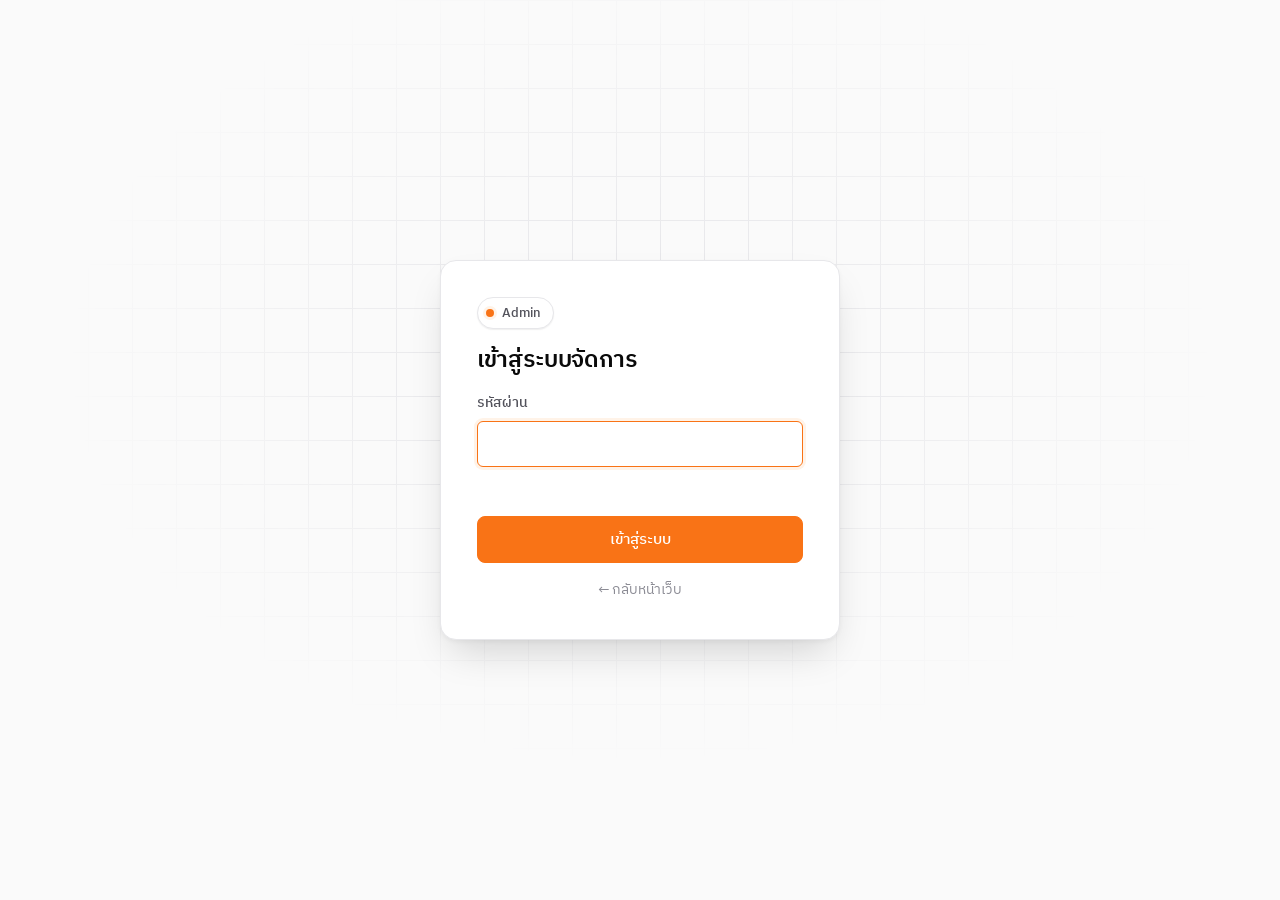
==== commit f01034a6: "Add files via upload" ====
--- a/admin.html
+++ b/admin.html
@@ -5,70 +5,84 @@
 <meta name="viewport" content="width=device-width, initial-scale=1">
 <meta name="robots" content="noindex,nofollow">
 <title>ระบบจัดการคลังความรู้</title>
+<script>try{var t=localStorage.getItem("theme");if(t)document.documentElement.dataset.theme=t}catch(e){}</script>
 <link rel="stylesheet" href="assets/vendor/hljs.css">
 <link rel="stylesheet" href="assets/style.css">
 <style>
-  body{background:#e9e6e0}
-  .login{min-height:100vh;display:grid;place-items:center;background:var(--ink-2);position:relative;overflow:hidden}
-  .login::before{content:"";position:absolute;right:-10%;top:-20%;width:55%;height:140%;background:var(--steel);transform:skewX(-18deg)}
-  .login form{position:relative;background:#fff;padding:40px;width:min(380px,92vw);display:grid;gap:14px;clip-path:polygon(0 0,100% 0,100% 90%,90% 100%,0 100%)}
-  .login h1{font-size:1.5rem}
-  .err{color:#c62828;font-size:.9rem;min-height:1.2em}
+  body{background:var(--bg)}
+  .login{min-height:100vh;display:grid;place-items:center;position:relative;overflow:hidden;padding:24px}
+  .login::before{content:"";position:absolute;inset:0;background-image:linear-gradient(var(--line) 1px,transparent 1px),linear-gradient(90deg,var(--line) 1px,transparent 1px);background-size:44px 44px;mask-image:radial-gradient(ellipse 60% 60% at 50% 40%,#000 20%,transparent 75%);-webkit-mask-image:radial-gradient(ellipse 60% 60% at 50% 40%,#000 20%,transparent 75%)}
+  .login form{position:relative;background:var(--surface);border:1px solid var(--line);border-radius:var(--r-lg);box-shadow:var(--shadow-lg);padding:36px;width:min(400px,100%);display:grid;gap:16px}
+  .login h1{font-size:1.45rem}
+  .login .kicker{margin-bottom:0;justify-self:start}
+  .err{color:#dc2626;font-size:.88rem;min-height:1.2em}
   .app{display:none}
-  .bar{background:var(--ink);color:#fff;position:sticky;top:0;z-index:20}
-  .bar .wrap{display:flex;align-items:center;justify-content:space-between;min-height:62px;gap:10px;max-width:1400px}
-  .bar .acts{display:flex;gap:8px;flex-wrap:wrap}
-  .bar .btn{padding:8px 16px;font-size:.9rem}
+  .bar{position:sticky;top:0;z-index:20;background:color-mix(in srgb,var(--bg) 82%,transparent);backdrop-filter:saturate(180%) blur(12px);-webkit-backdrop-filter:saturate(180%) blur(12px);border-bottom:1px solid var(--line)}
+  .bar .wrap{display:flex;align-items:center;justify-content:space-between;min-height:60px;gap:10px;max-width:1400px}
+  .bar .acts{display:flex;gap:8px;flex-wrap:wrap;align-items:center}
+  .bar .btn{padding:7px 14px;font-size:.88rem}
   .wide{max-width:1400px}
-  .tabs{display:flex;gap:4px;margin:22px 0 0;flex-wrap:wrap}
-  .tabs button{font-family:'Kanit';border:0;background:#d6d2ca;padding:10px 18px;cursor:pointer;font-size:.95rem}
-  .tabs button.on{background:#fff;color:var(--accent)}
-  .pane{display:none;background:#fff;padding:28px;margin-bottom:40px}
+  .tabs{display:inline-flex;gap:2px;margin:24px 0 16px;flex-wrap:wrap;background:var(--surface-2);border:1px solid var(--line);padding:4px;border-radius:var(--r)}
+  .tabs button{border:0;background:transparent;padding:7px 16px;cursor:pointer;font-size:.9rem;color:var(--soft);border-radius:var(--r-sm);transition:all .15s}
+  .tabs button:hover{color:var(--text)}
+  .tabs button.on{background:var(--surface);color:var(--text);font-weight:600;box-shadow:var(--shadow-sm),0 0 0 1px var(--line)}
+  .pane{display:none;background:var(--surface);border:1px solid var(--line);border-radius:var(--r-lg);padding:28px;margin-bottom:48px;box-shadow:var(--shadow-sm)}
   .pane.on{display:block}
-  .pane h2{font-size:1.3rem;margin-bottom:4px}
-  .hint{color:var(--muted);font-size:.9rem;margin-bottom:18px}
-  .fgrid{display:grid;grid-template-columns:1fr 1fr;gap:14px}
+  .pane h2{font-size:1.25rem;margin-bottom:2px}
+  .hint{color:var(--muted);font-size:.88rem;margin-bottom:18px}
+  .fgrid{display:grid;grid-template-columns:1fr 1fr;gap:16px}
   .fgrid .full{grid-column:1/-1}
-  .g4{display:grid;grid-template-columns:2fr 1.4fr 1fr 1fr;gap:14px}
-  label{display:grid;gap:5px;font-family:'Kanit';font-size:.9rem}
-  input,select,textarea{width:100%;padding:10px 12px;border:1px solid var(--line);background:var(--paper);font:inherit;font-family:'Sarabun';font-size:.98rem;border-radius:3px}
-  input:focus,select:focus,textarea:focus{outline:2px solid var(--accent);border-color:transparent}
+  .g4{display:grid;grid-template-columns:2fr 1.4fr 1fr 1fr;gap:16px}
+  label{display:grid;gap:6px;font-size:.86rem;font-weight:500;color:var(--soft)}
+  input,select,textarea{width:100%;padding:9px 12px;border:1px solid var(--line);background:var(--surface);color:var(--text);font:inherit;font-size:.95rem;font-weight:400;border-radius:var(--r-sm);transition:border-color .15s,box-shadow .15s}
+  input:hover,select:hover,textarea:hover{border-color:var(--line-strong)}
+  input:focus,select:focus,textarea:focus{outline:none;border-color:var(--accent);box-shadow:0 0 0 3px var(--accent-soft)}
+  input[type=checkbox]{accent-color:var(--accent);width:16px;height:16px;box-shadow:none}
   .row{display:flex;gap:10px;align-items:center;flex-wrap:wrap}
+  .row input[type=checkbox] + *,.row:has(> input[type=checkbox]){font-weight:400;color:var(--text)}
   .sp{flex:1}
-  .lbtn{font-family:'Kanit';border:1px solid var(--line);background:var(--paper);padding:7px 14px;cursor:pointer;font-size:.9rem;color:var(--text)}
-  .lbtn:hover{border-color:var(--accent);color:var(--accent)}
-  .lbtn.del{color:#c62828}
-  .lbtn.pri{background:var(--accent);border-color:var(--accent);color:#fff}
-  table.list{width:100%;border-collapse:collapse;font-size:.95rem}
-  table.list th,table.list td{padding:10px 12px;border-bottom:1px solid var(--line);text-align:left;vertical-align:middle}
-  table.list th{font-family:'Kanit';font-weight:600;color:var(--muted);font-size:.85rem}
-  table.list tr:hover td{background:#faf9f6}
-  table.list td.t{font-weight:600}
-  .badge{font-size:.75rem;padding:2px 8px;background:var(--accent-2);color:var(--ink);font-family:'Kanit';margin-left:6px}
+  .lbtn{border:1px solid var(--line);background:var(--surface);padding:6px 13px;cursor:pointer;font-size:.86rem;color:var(--text);border-radius:var(--r-sm);text-decoration:none;white-space:nowrap;transition:all .15s;display:inline-flex;align-items:center;gap:6px}
+  .lbtn:hover{border-color:var(--line-strong);background:var(--surface-2)}
+  .lbtn:disabled{opacity:.4;cursor:default}
+  .lbtn.del{color:#dc2626}
+  .lbtn.del:hover{border-color:#fca5a5;background:color-mix(in srgb,#dc2626 8%,var(--surface))}
+  .lbtn.pri{background:var(--text);border-color:var(--text);color:var(--bg)}
+  .lbtn.pri:hover{opacity:.88;background:var(--text)}
+  table.list{width:100%;border-collapse:separate;border-spacing:0;font-size:.93rem;border:1px solid var(--line);border-radius:var(--r);overflow:hidden}
+  table.list th,table.list td{padding:11px 14px;border-bottom:1px solid var(--line);text-align:left;vertical-align:middle}
+  table.list tr:last-child td{border-bottom:0}
+  table.list th{font-weight:600;color:var(--muted);font-size:.78rem;letter-spacing:.04em;text-transform:uppercase;background:var(--surface-2)}
+  table.list tr:hover td{background:var(--surface-2)}
+  table.list td.t{font-weight:500}
+  table.list td.t a{text-decoration:none}
+  table.list td.t a:hover{color:var(--accent-ink)}
+  .badge{font-size:.72rem;font-weight:600;padding:2px 8px;background:var(--accent-soft);color:var(--accent-ink);margin-left:8px;border-radius:999px;vertical-align:1px}
   .editor{display:none}
   .editor.on{display:block}
-  .md-wrap{display:grid;grid-template-columns:1fr 1fr;gap:0;border:1px solid var(--line);margin-top:6px}
-  .toolbar{grid-column:1/-1;display:flex;gap:2px;flex-wrap:wrap;background:var(--ink);padding:6px}
-  .toolbar button{background:transparent;border:0;color:#dfe3ea;font-family:'Kanit';font-size:.86rem;padding:6px 10px;cursor:pointer;min-width:34px}
-  .toolbar button:hover{background:var(--steel);color:var(--accent-2)}
-  .toolbar .sep{width:1px;background:#3a4357;margin:4px 6px}
+  .md-wrap{display:grid;grid-template-columns:1fr 1fr;border:1px solid var(--line);margin-top:6px;border-radius:var(--r);overflow:hidden}
+  .toolbar{grid-column:1/-1;display:flex;gap:2px;flex-wrap:wrap;background:var(--surface-2);padding:6px;border-bottom:1px solid var(--line)}
+  .toolbar button{background:transparent;border:0;color:var(--soft);font-size:.84rem;padding:5px 10px;cursor:pointer;min-width:32px;border-radius:6px;transition:all .12s}
+  .toolbar button:hover{background:var(--surface);color:var(--text);box-shadow:var(--shadow-sm),0 0 0 1px var(--line)}
+  .toolbar .sep{width:1px;background:var(--line-strong);margin:5px 6px}
   .toolbar .view{margin-left:auto;display:none}
-  #mdInput{border:0;border-radius:0;min-height:560px;resize:vertical;font-family:'JetBrains Mono',monospace;font-size:.9rem;line-height:1.65;background:#fbfaf8;border-right:1px solid var(--line)}
-  #mdInput.drag{outline:3px dashed var(--accent);outline-offset:-8px}
-  #mdPreview{padding:22px 26px;max-height:640px;overflow:auto;background:#fff}
-  #mdPreview.md h2::before{display:none}
-  .lbtn{white-space:nowrap}
-  .cover-row{display:flex;gap:10px;align-items:end}
-  .cover-row img{height:60px;width:100px;object-fit:cover;border:1px solid var(--line)}
-  .hero-ed{display:grid;grid-template-columns:minmax(0,1.2fr) 1fr;gap:22px;align-items:center;margin-bottom:24px;padding-bottom:24px;border-bottom:1px solid var(--line)}
-  .hero-prev{aspect-ratio:16/6;background:var(--ink-2);color:#aab3c5;display:grid;place-items:center;text-align:center;font-family:'Kanit';background-size:cover;background-position:center}
+  #mdInput{border:0;border-radius:0;min-height:560px;resize:vertical;font-family:var(--mono);font-size:.86rem;line-height:1.7;background:var(--surface);border-right:1px solid var(--line);box-shadow:none}
+  #mdInput:focus{box-shadow:none}
+  #mdInput.drag{outline:2px dashed var(--accent);outline-offset:-10px;background:var(--accent-soft)}
+  #mdPreview{padding:24px 28px;max-height:640px;overflow:auto;background:var(--bg)}
+  .cover-row{display:flex;gap:8px;align-items:center}
+  .cover-row img{height:40px;width:64px;object-fit:cover;border:1px solid var(--line);border-radius:6px}
+  .hero-ed{display:grid;grid-template-columns:minmax(0,1.2fr) 1fr;gap:24px;align-items:center;margin-bottom:24px;padding-bottom:24px;border-bottom:1px solid var(--line)}
+  .hero-ed h3{color:var(--text)}
+  .hero-prev{aspect-ratio:16/6;background:var(--surface-2);border:1px dashed var(--line-strong);border-radius:var(--r);color:var(--muted);display:grid;place-items:center;text-align:center;background-size:cover;background-position:center;font-size:.92rem}
+  .hero-prev.has-cover{border-style:solid}
   .hero-prev.has-cover span{display:none}
-  .cat-item{display:grid;grid-template-columns:1fr 1.4fr 1fr auto;gap:10px;align-items:end;padding:14px;border:1px solid var(--line);border-left:4px solid var(--accent);margin-bottom:10px;background:#fbfaf8}
-  .cat-item .ic{width:22px;height:22px;color:var(--accent)}
-  .toast{position:fixed;right:20px;bottom:20px;background:var(--ink);color:#fff;padding:14px 20px;border-left:4px solid var(--accent);display:none;max-width:440px;z-index:99}
-  .dirty{background:var(--accent-2)!important;color:var(--ink)!important}
-  .box{background:var(--paper);padding:16px;border-left:4px solid var(--accent-2);font-size:.92rem;margin:16px 0}
-  .uploading{position:fixed;inset:0;background:rgba(16,20,28,.5);display:none;place-items:center;z-index:98;color:#fff;font-family:'Kanit';font-size:1.2rem}
+  .cat-item{display:grid;grid-template-columns:1fr 1.4fr 1fr auto;gap:12px;align-items:end;padding:16px;border:1px solid var(--line);border-radius:var(--r);margin-bottom:10px;background:var(--surface)}
+  .cat-item .ic{width:20px;height:20px;color:var(--accent);flex:0 0 auto}
+  .toast{position:fixed;right:20px;bottom:20px;background:var(--text);color:var(--bg);padding:12px 18px;border-radius:var(--r);box-shadow:var(--shadow-lg);display:none;max-width:440px;z-index:99;font-size:.92rem}
+  .dirty{background:var(--accent)!important;border-color:var(--accent)!important;color:#fff!important}
+  .box{background:var(--surface-2);border:1px solid var(--line);padding:14px 16px;border-radius:var(--r);font-size:.9rem;margin:16px 0;color:var(--soft)}
+  #fenceWarn{background:color-mix(in srgb,#dc2626 8%,var(--surface));border-color:color-mix(in srgb,#dc2626 35%,var(--line));color:var(--text)}
+  .uploading{position:fixed;inset:0;background:color-mix(in srgb,var(--bg) 60%,transparent);backdrop-filter:blur(4px);display:none;place-items:center;z-index:98;color:var(--text);font-size:1.05rem;font-weight:500}
   @media(max-width:900px){
     .fgrid,.g4,.cat-item,.hero-ed{grid-template-columns:1fr}
     .md-wrap{grid-template-columns:1fr}
@@ -76,7 +90,8 @@
     #mdPreview{display:none;max-height:none;min-height:560px}
     .md-wrap.preview #mdPreview{display:block}
     .md-wrap.preview #mdInput{display:none}
-    .bar .wrap{padding:10px 20px;flex-direction:column}
+    .bar .wrap{padding:10px 16px;flex-direction:column;align-items:stretch}
+    .pane{padding:20px}
     table.list .hide-m{display:none}
   }
 </style>
@@ -85,12 +100,12 @@
 
 <div class="login" id="loginView">
   <form id="loginForm">
-    <div class="kicker" style="color:var(--accent)">Admin</div>
+    <div class="kicker">Admin</div>
     <h1>เข้าสู่ระบบจัดการ</h1>
     <label>รหัสผ่าน<input type="password" id="pw" autocomplete="current-password" required autofocus></label>
     <div class="err" id="loginErr"></div>
-    <button class="btn" type="submit" id="loginBtn">เข้าสู่ระบบ</button>
-    <a href="./" style="font-size:.9rem;color:var(--muted)">← กลับหน้าเว็บ</a>
+    <button class="btn accent" type="submit" id="loginBtn" style="width:100%">เข้าสู่ระบบ</button>
+    <a href="./" style="font-size:.88rem;color:var(--muted);text-decoration:none;justify-self:center">← กลับหน้าเว็บ</a>
   </form>
 </div>
 
@@ -98,21 +113,22 @@
   <div class="bar"><div class="wrap">
     <div class="brand"><span class="mark"></span>จัดการคลังความรู้</div>
     <div class="acts">
-      <button class="btn" id="saveBtn">บันทึกขึ้น GitHub</button>
+      <button class="btn accent" id="saveBtn">บันทึกขึ้น GitHub</button>
       <button class="btn ghost" id="dlBtn">ดาวน์โหลด data.json</button>
-      <a class="btn ghost" href="./" target="_blank">ดูหน้าเว็บ</a>
+      <a class="btn ghost" href="./" target="_blank">ดูหน้าเว็บ ↗</a>
       <button class="btn ghost" id="logoutBtn">ออกจากระบบ</button>
+      <button class="icon-btn" id="themeBtn" type="button" aria-label="สลับโหมดสว่าง/มืด" title="สลับโหมดสว่าง/มืด"><svg class="sun" viewBox="0 0 24 24" fill="none" stroke="currentColor" stroke-width="2" stroke-linecap="round"><circle cx="12" cy="12" r="4"/><path d="M12 2v2M12 20v2M4.9 4.9l1.4 1.4M17.7 17.7l1.4 1.4M2 12h2M20 12h2M4.9 19.1l1.4-1.4M17.7 6.3l1.4-1.4"/></svg><svg class="moon" viewBox="0 0 24 24" fill="none" stroke="currentColor" stroke-width="2" stroke-linecap="round" stroke-linejoin="round"><path d="M21 12.8A9 9 0 1 1 11.2 3a7 7 0 0 0 9.8 9.8z"/></svg></button>
     </div>
   </div></div>
 
   <div class="wrap wide">
-    <div class="tabs" id="tabs">
+    <div><div class="tabs" id="tabs">
       <button data-t="posts" class="on">บทความ</button>
       <button data-t="cats">หมวดหมู่</button>
       <button data-t="site">ข้อมูลเว็บ</button>
       <button data-t="github">ตั้งค่า GitHub</button>
       <button data-t="pass">เปลี่ยนรหัสผ่าน</button>
-    </div>
+    </div></div>
 
     <!-- บทความ -->
     <div class="pane on" id="p-posts">
@@ -140,7 +156,7 @@
           <label>Slug (ส่วนท้ายของลิงก์ ใช้ a-z 0-9 -)<input data-f="slug" id="fSlug"></label>
           <label>หมวดหมู่<select data-f="category" id="fCat"></select></label>
           <label>วันที่<input type="date" data-f="date"></label>
-          <label style="align-content:end"><span class="row" style="font-family:Sarabun;padding:10px 0"><input type="checkbox" data-f="draft" style="width:auto"> ฉบับร่าง (ยังไม่แสดง)</span></label>
+          <label style="align-content:end"><span class="row" style="padding:10px 0"><input type="checkbox" data-f="draft" style="width:auto"> ฉบับร่าง (ยังไม่แสดง)</span></label>
         </div>
         <div class="fgrid" style="margin-top:14px">
           <label>แท็ก (คั่นด้วยเครื่องหมายจุลภาค ,)<input data-f="tags" placeholder="เช่น powershell, backup, windows"></label>
@@ -150,7 +166,7 @@
           <label class="full">ข้อความย่อ (แสดงในการ์ดหน้าแรก)<textarea data-f="excerpt" rows="2"></textarea></label>
         </div>
         <label style="margin-top:16px">เนื้อหา (Markdown) — วางรูปด้วย Ctrl+V หรือลากไฟล์รูป / PDF มาวางได้</label>
-        <div class="box" id="fenceWarn" hidden style="margin:6px 0;border-left-color:#c62828">⚠️ มีบล็อกโค้ดที่เปิด ``` แต่ยังไม่ได้ปิด เนื้อหาส่วนท้ายทั้งหมดจะกลายเป็นโค้ด ให้เพิ่ม ``` ปิดท้ายบล็อก</div>
+        <div class="box" id="fenceWarn" hidden style="margin:8px 0">⚠️ มีบล็อกโค้ดที่เปิด ``` แต่ยังไม่ได้ปิด เนื้อหาส่วนท้ายทั้งหมดจะกลายเป็นโค้ด ให้เพิ่ม ``` ปิดท้ายบล็อก</div>
         <div class="md-wrap" id="mdWrap">
           <div class="toolbar" id="toolbar">
             <button data-md="h2" title="หัวข้อใหญ่">H2</button><button data-md="h3" title="หัวข้อย่อย">H3</button>
@@ -197,7 +213,7 @@
         <label>Branch<input id="ghBranch" value="main"></label>
         <label>Path ของไฟล์ข้อมูล<input id="ghPath" value="data.json"></label>
         <label class="full">Personal Access Token (fine-grained)<input id="ghToken" type="password" placeholder="github_pat_..."></label>
-        <label class="full"><span class="row" style="font-family:Sarabun"><input type="checkbox" id="ghRemember" style="width:auto"> จำ token ไว้ในเบราว์เซอร์นี้ (ใช้เฉพาะเครื่องส่วนตัวเท่านั้น)</span></label>
+        <label class="full"><span class="row"><input type="checkbox" id="ghRemember" style="width:auto"> จำ token ไว้ในเบราว์เซอร์นี้ (ใช้เฉพาะเครื่องส่วนตัวเท่านั้น)</span></label>
       </div>
       <p class="row" style="margin-top:16px"><button class="btn dark" id="ghSaveCfg">บันทึกการตั้งค่า</button><button class="lbtn" id="ghTest">ทดสอบการเชื่อมต่อ</button></p>
       <div class="box">Token ต้องเลือก repo นี้ และมีสิทธิ์ <b>Contents: Read and write</b> · อย่าใส่ token ลงในไฟล์ใด ๆ ใน repo</div>
@@ -296,7 +312,7 @@
 $('postSearch').oninput = renderPostList;
 $('postRows').onclick = e => { const id = e.target.closest('[data-edit]')?.dataset.edit; if (id) { e.preventDefault(); openEditor(DATA.posts.find(p => p.id === id)); } };
 $('addPost').onclick = () => {
-  const p = {id:'p' + Date.now(), slug:'', title:'', category:(DATA.categories[0] || {}).id || '', tags:[], date:new Date().toISOString().slice(0, 10), cover:'', excerpt:'', body:'## หัวข้อแรก\n\nเขียนเนื้อหาที่นี่...\n', draft:true};
+  const p = {id:'p' + Date.now(), slug:'', title:'', category:(DATA.categories[0] || {}).id || '', tags:[], date:new Date().toISOString().slice(0, 10), cover:'', excerpt:'', body:NEW_BODY, draft:true};
   DATA.posts.unshift(p); markDirty(); openEditor(p); $('fTitle').focus();
 };
 
@@ -321,7 +337,11 @@
   updateCoverPrev(); updatePreview(); updateLiveLink();
   window.scrollTo(0, 0);
 }
+const NEW_BODY = '## หัวข้อแรก\n\nเขียนเนื้อหาที่นี่...\n';
+// บทความใหม่ที่ยังไม่ได้เขียนอะไรเลย = ถูกทิ้ง ลบออกให้อัตโนมัติ
+const isBlankPost = p => !p.title.trim() && !p.cover && !(p.excerpt || '').trim() && (!(p.body || '').trim() || p.body === NEW_BODY);
 function closeEditor(){
+  if (CUR && isBlankPost(CUR)) DATA.posts = DATA.posts.filter(p => p !== CUR);
   if (CUR && !CUR.slug) CUR.slug = uniqueSlug(slugify(CUR.title), CUR.id);
   CUR = null; $('editorView').classList.remove('on'); $('postListView').style.display = ''; renderPostList();
 }
@@ -570,7 +590,16 @@
   return JSON.stringify(DATA, null, 2) + '\n';
 };
 $('saveBtn').onclick = async () => {
-  if (CUR && !CUR.title.trim()) return toast('กรุณาใส่หัวข้อบทความก่อนบันทึก');
+  DATA.posts = DATA.posts.filter(p => p === CUR || !isBlankPost(p));
+  const untitled = DATA.posts.find(p => !(p.title || '').trim());
+  if (untitled) {
+    if (untitled === CUR && isBlankPost(CUR)) { closeEditor(); }
+    else {
+      openTab('posts'); if (CUR !== untitled) openEditor(untitled);
+      $('fTitle').focus(); $('fTitle').scrollIntoView({block:'center'});
+      return toast('มีบทความที่ยังไม่มีหัวข้อ (เปิดให้แล้ว) ใส่หัวข้อ หรือกด "ลบบทความ" ถ้าไม่ต้องการ แล้วกดบันทึกอีกครั้ง', 8000);
+    }
+  }
   const c = getCfg();
   if (!c.owner || !c.repo || !c.token) { openTab('github'); return toast('ตั้งค่า GitHub ก่อน (หรือใช้ปุ่มดาวน์โหลด data.json แล้วอัปโหลดเอง)', 6000); }
   $('saveBtn').disabled = true; $('saveBtn').textContent = 'กำลังบันทึก...';
--- a/assets/style.css
+++ b/assets/style.css
@@ -1,181 +1,265 @@
-@import url('https://fonts.googleapis.com/css2?family=Kanit:wght@400;600;800&family=Sarabun:wght@400;600;700&family=JetBrains+Mono:wght@400;600&display=swap');
-
+@import url('https://fonts.googleapis.com/css2?family=IBM+Plex+Sans+Thai:wght@400;500;600;700&family=JetBrains+Mono:wght@400;500&display=swap');
+
+/* ============ Design tokens ============ */
 :root{
-  --ink:#10141c; --ink-2:#1b2230; --steel:#2b3446; --paper:#f4f2ee; --card:#fff;
-  --text:#1d2230; --soft:#555c6b; --muted:#8a93a6; --line:#dcd8d0;
-  --accent:#ff5a1f; --accent-2:#ffb21f; --link:#d9480f; --code-bg:#0d1117;
-  --max:1180px;
-}
+  --bg:#fafafa; --surface:#ffffff; --surface-2:#f4f4f5; --text:#0a0a0a; --soft:#52525b; --muted:#8b8b94;
+  --line:#e7e7ea; --line-strong:#d4d4d8;
+  --accent:#f97316; --accent-ink:#c2410c; --accent-soft:#fff3e8;
+  --code-bg:#0d1117; --mark:#fde8c8;
+  --shadow-sm:0 1px 2px rgba(10,10,10,.04),0 1px 1px rgba(10,10,10,.03);
+  --shadow:0 1px 2px rgba(10,10,10,.04),0 8px 24px -8px rgba(10,10,10,.10);
+  --shadow-lg:0 2px 4px rgba(10,10,10,.04),0 20px 40px -12px rgba(10,10,10,.18);
+  --r-sm:8px; --r:12px; --r-lg:16px; --max:1180px;
+  --font:'IBM Plex Sans Thai',system-ui,-apple-system,'Segoe UI',sans-serif;
+  --mono:'JetBrains Mono',ui-monospace,Consolas,monospace;
+  /* ชื่อเดิม เพื่อให้หน้า admin ใช้ต่อได้ */
+  --ink:var(--text); --ink-2:var(--surface-2); --steel:var(--line); --paper:var(--surface-2); --card:var(--surface); --accent-2:var(--accent); --link:var(--accent-ink);
+  color-scheme:light;
+}
+@media (prefers-color-scheme:dark){
+  :root:not([data-theme=light]){
+    --bg:#09090b; --surface:#111113; --surface-2:#18181b; --text:#ededef; --soft:#a1a1aa; --muted:#71717a;
+    --line:#232327; --line-strong:#2e2e33; --accent:#fb8a3c; --accent-ink:#fdba74; --accent-soft:#2a1a0e; --mark:#5a3412;
+    --shadow-sm:none; --shadow:0 8px 24px -10px rgba(0,0,0,.6); --shadow-lg:0 20px 40px -12px rgba(0,0,0,.7);
+    color-scheme:dark;
+  }
+}
+:root[data-theme=dark]{
+  --bg:#09090b; --surface:#111113; --surface-2:#18181b; --text:#ededef; --soft:#a1a1aa; --muted:#71717a;
+  --line:#232327; --line-strong:#2e2e33; --accent:#fb8a3c; --accent-ink:#fdba74; --accent-soft:#2a1a0e; --mark:#5a3412;
+  --shadow-sm:none; --shadow:0 8px 24px -10px rgba(0,0,0,.6); --shadow-lg:0 20px 40px -12px rgba(0,0,0,.7);
+  color-scheme:dark;
+}
+
 *{box-sizing:border-box;margin:0;padding:0}
-html{scroll-behavior:smooth}
-body{font-family:'Sarabun',system-ui,sans-serif;color:var(--text);background:var(--paper);line-height:1.7}
-h1,h2,h3,h4,.brand,.btn,.kicker,.chip{font-family:'Kanit',sans-serif}
+html{scroll-behavior:smooth;-webkit-text-size-adjust:100%}
+body{font-family:var(--font);color:var(--text);background:var(--bg);line-height:1.7;font-size:16px;-webkit-font-smoothing:antialiased}
+h1,h2,h3,h4{font-weight:600;letter-spacing:-.015em;line-height:1.3}
 a{color:inherit}
 img{max-width:100%}
-.wrap{max-width:var(--max);margin:0 auto;padding:0 20px}
-
-/* header */
-header.top{position:sticky;top:0;z-index:50;background:var(--ink);color:#fff}
-.top .wrap{display:flex;align-items:center;justify-content:space-between;height:64px;gap:16px}
-.brand{font-weight:800;letter-spacing:.06em;font-size:1.2rem;display:flex;align-items:center;gap:10px;text-decoration:none;white-space:nowrap}
-.brand .mark{width:24px;height:24px;background:var(--accent);clip-path:polygon(50% 0,100% 50%,50% 100%,0 50%)}
-nav.menu{display:flex;gap:24px}
-nav.menu a{text-decoration:none;font-family:'Kanit';font-size:.95rem;opacity:.85}
-nav.menu a:hover{opacity:1;color:var(--accent-2)}
-
-.btn{display:inline-block;background:var(--accent);color:#fff;border:0;padding:12px 24px;font-weight:600;text-decoration:none;cursor:pointer;clip-path:polygon(10px 0,100% 0,calc(100% - 10px) 100%,0 100%);transition:transform .15s,background .15s;font-size:.98rem}
-.btn:hover{background:#e84a12;transform:translateY(-2px)}
-.btn.dark{background:var(--ink)}
-.btn.ghost{background:transparent;box-shadow:inset 0 0 0 2px currentColor}
-
-.kicker{color:var(--accent-2);letter-spacing:.2em;font-size:.82rem;text-transform:uppercase;margin-bottom:12px;display:flex;align-items:center;gap:10px}
-.kicker::before{content:"";width:34px;height:3px;background:currentColor}
-
-/* hero + search */
-.hero{position:relative;background:var(--ink-2);color:#fff;overflow:hidden;padding:80px 0 120px}
-.hero::before{content:"";position:absolute;right:-8%;top:-20%;width:55%;height:140%;background:var(--steel);transform:skewX(-18deg)}
-.hero::after{content:"";position:absolute;right:16%;bottom:-50px;width:180px;height:180px;background:var(--accent);clip-path:polygon(50% 0,100% 100%,0 100%);opacity:.9}
+button{font:inherit;color:inherit}
+:focus-visible{outline:2px solid var(--accent);outline-offset:2px;border-radius:6px}
+.wrap{max-width:var(--max);margin:0 auto;padding:0 24px}
+
+/* ============ Header ============ */
+header.top{position:sticky;top:0;z-index:50;background:color-mix(in srgb,var(--bg) 80%,transparent);backdrop-filter:saturate(180%) blur(12px);-webkit-backdrop-filter:saturate(180%) blur(12px);border-bottom:1px solid var(--line)}
+.top .wrap{display:flex;align-items:center;justify-content:space-between;height:60px;gap:16px}
+.brand{font-weight:700;font-size:1.02rem;letter-spacing:.01em;display:flex;align-items:center;gap:10px;text-decoration:none;white-space:nowrap}
+.brand .mark{width:22px;height:22px;border-radius:7px;background:linear-gradient(135deg,var(--accent),#fbbf24);box-shadow:inset 0 0 0 1px rgba(255,255,255,.25)}
+.top-r{display:flex;align-items:center;gap:6px}
+nav.menu{display:flex;gap:2px}
+nav.menu a{text-decoration:none;font-size:.93rem;color:var(--soft);padding:6px 12px;border-radius:var(--r-sm);transition:background .15s,color .15s}
+nav.menu a:hover{color:var(--text);background:var(--surface-2)}
+.icon-btn{width:36px;height:36px;display:grid;place-items:center;border:1px solid var(--line);background:var(--surface);border-radius:var(--r-sm);cursor:pointer;color:var(--soft);transition:color .15s,border-color .15s}
+.icon-btn:hover{color:var(--text);border-color:var(--line-strong)}
+.icon-btn svg{width:18px;height:18px}
+.icon-btn .moon{display:none}
+:root[data-theme=dark] .icon-btn .sun{display:none}
+:root[data-theme=dark] .icon-btn .moon{display:block}
+@media (prefers-color-scheme:dark){:root:not([data-theme=light]) .icon-btn .sun{display:none}:root:not([data-theme=light]) .icon-btn .moon{display:block}}
+
+/* ============ Buttons ============ */
+.btn{display:inline-flex;align-items:center;justify-content:center;gap:8px;background:var(--text);color:var(--bg);border:1px solid var(--text);padding:10px 18px;font-weight:500;font-size:.93rem;text-decoration:none;cursor:pointer;border-radius:var(--r-sm);transition:opacity .15s,transform .15s,background .15s;white-space:nowrap}
+.btn:hover{opacity:.88}
+.btn:active{transform:translateY(1px)}
+.btn.accent{background:var(--accent);border-color:var(--accent);color:#fff}
+.btn.dark{background:var(--text);color:var(--bg)}
+.btn.ghost{background:var(--surface);color:var(--text);border-color:var(--line)}
+.btn.ghost:hover{opacity:1;border-color:var(--line-strong);background:var(--surface-2)}
+
+.kicker{display:inline-flex;align-items:center;gap:8px;font-size:.82rem;font-weight:500;color:var(--soft);background:var(--surface);border:1px solid var(--line);padding:4px 12px 4px 8px;border-radius:999px;margin-bottom:22px;box-shadow:var(--shadow-sm)}
+.kicker::before{content:"";width:8px;height:8px;border-radius:50%;background:var(--accent);box-shadow:0 0 0 3px var(--accent-soft)}
+
+/* ============ Home hero ============ */
+.hero{position:relative;overflow:hidden;padding:88px 0 72px;border-bottom:1px solid var(--line);background:var(--bg)}
+.hero::before{content:"";position:absolute;inset:0;background-image:linear-gradient(var(--line) 1px,transparent 1px),linear-gradient(90deg,var(--line) 1px,transparent 1px);background-size:44px 44px;mask-image:radial-gradient(ellipse 70% 80% at 50% 0%,#000 30%,transparent 75%);-webkit-mask-image:radial-gradient(ellipse 70% 80% at 50% 0%,#000 30%,transparent 75%);opacity:.7}
+.hero::after{content:"";position:absolute;width:560px;height:560px;right:-140px;top:-260px;border-radius:50%;background:radial-gradient(circle,color-mix(in srgb,var(--accent) 22%,transparent),transparent 65%);pointer-events:none}
 .hero .wrap{position:relative;z-index:2}
-.hero h1{font-size:clamp(2rem,4.6vw,3.4rem);line-height:1.15;font-weight:800;white-space:pre-line;max-width:720px}
-.hero p{margin:18px 0 0;color:#c9cfdb;max-width:600px;font-size:1.05rem}
-.searchbar{position:relative;z-index:4;margin-top:-34px}
-.searchbar .box{background:var(--card);display:flex;align-items:center;gap:12px;padding:8px 8px 8px 22px;box-shadow:0 12px 30px rgba(16,20,28,.12);clip-path:polygon(0 0,100% 0,100% 100%,14px 100%,0 calc(100% - 14px))}
-.searchbar svg{width:22px;height:22px;color:var(--muted);flex:0 0 auto}
-.searchbar input{flex:1;border:0;font:inherit;font-size:1.08rem;padding:14px 0;background:transparent;outline:none;min-width:0}
-.searchbar kbd{font-family:'JetBrains Mono';font-size:.8rem;border:1px solid var(--line);padding:2px 8px;color:var(--muted)}
-
-/* layout */
-main.home{padding:48px 0 90px}
-.layout{display:grid;grid-template-columns:260px 1fr;gap:36px;align-items:start}
-aside.side{position:sticky;top:84px;display:grid;gap:26px}
-aside h3{font-size:.95rem;letter-spacing:.08em;text-transform:uppercase;color:var(--muted);margin-bottom:10px}
-.cats{display:grid;gap:4px}
-.cats button{display:flex;align-items:center;gap:10px;width:100%;border:0;background:transparent;padding:9px 12px;font:inherit;cursor:pointer;text-align:left;border-left:3px solid transparent;color:var(--text)}
-.cats button svg{width:18px;height:18px;color:var(--accent)}
-.cats button .n{margin-left:auto;font-size:.82rem;color:var(--muted)}
-.cats button:hover{background:#ebe8e2}
-.cats button.on{background:var(--card);border-left-color:var(--accent);font-weight:700}
+.hero h1{font-size:clamp(2.2rem,5vw,3.6rem);line-height:1.15;font-weight:700;letter-spacing:-.025em;white-space:pre-line;max-width:780px}
+.hero p{margin:18px 0 0;color:var(--soft);max-width:620px;font-size:1.08rem}
+.searchbar{margin-top:34px;max-width:680px}
+.searchbar .box{display:flex;align-items:center;gap:12px;padding:6px 8px 6px 18px;background:var(--surface);border:1px solid var(--line);border-radius:var(--r);box-shadow:var(--shadow);transition:border-color .15s,box-shadow .15s;cursor:text}
+.searchbar .box:focus-within{border-color:var(--accent);box-shadow:0 0 0 4px var(--accent-soft),var(--shadow)}
+.searchbar svg{width:20px;height:20px;color:var(--muted);flex:0 0 auto}
+.searchbar input{flex:1;border:0;font:inherit;font-size:1.02rem;padding:12px 0;background:transparent;outline:none;min-width:0;color:var(--text)}
+.searchbar input::placeholder{color:var(--muted)}
+.searchbar kbd{font-family:var(--mono);font-size:.75rem;border:1px solid var(--line);border-bottom-width:2px;padding:2px 8px;border-radius:6px;color:var(--muted);background:var(--surface-2)}
+
+/* ============ Home layout ============ */
+main.home{padding:44px 0 96px}
+.layout{display:grid;grid-template-columns:232px minmax(0,1fr);gap:44px;align-items:start}
+.layout > *{min-width:0}
+aside.side{position:sticky;top:84px;display:grid;grid-template-columns:minmax(0,1fr);gap:28px}
+aside.side > *{min-width:0}
+aside h3{font-size:.74rem;font-weight:600;letter-spacing:.08em;text-transform:uppercase;color:var(--muted);margin-bottom:10px;padding-left:10px}
+.cats{display:grid;gap:2px}
+.cats button{display:flex;align-items:center;gap:10px;width:100%;border:0;background:transparent;padding:8px 10px;font-size:.94rem;cursor:pointer;text-align:left;border-radius:var(--r-sm);color:var(--soft);transition:background .15s,color .15s}
+.cats button svg{width:17px;height:17px;color:var(--muted);flex:0 0 auto}
+.cats button .n{margin-left:auto;font-size:.78rem;color:var(--muted);font-variant-numeric:tabular-nums;background:var(--surface-2);padding:0 8px;border-radius:999px;min-width:26px;text-align:center}
+.cats button:hover{background:var(--surface-2);color:var(--text)}
+.cats button.on{background:var(--surface);color:var(--text);font-weight:600;box-shadow:var(--shadow-sm),inset 0 0 0 1px var(--line)}
+.cats button.on svg{color:var(--accent)}
 .tags{display:flex;flex-wrap:wrap;gap:6px}
-.chip{border:1px solid var(--line);background:var(--card);padding:3px 11px;font-size:.84rem;cursor:pointer;color:var(--soft);text-decoration:none;display:inline-block}
-.chip:hover{border-color:var(--accent);color:var(--accent)}
-.chip.on{background:var(--ink);border-color:var(--ink);color:#fff}
-
-.result-head{display:flex;justify-content:space-between;align-items:center;gap:12px;margin-bottom:18px;flex-wrap:wrap}
-.result-head h2{font-size:1.4rem}
-.result-head .clear{background:none;border:0;color:var(--link);cursor:pointer;font:inherit;font-family:'Kanit'}
-.cards{display:grid;grid-template-columns:repeat(2,1fr);gap:20px}
-.pcard{background:var(--card);display:flex;flex-direction:column;text-decoration:none;position:relative;border-bottom:4px solid transparent;transition:transform .2s,border-color .2s}
-.pcard:hover{transform:translateY(-4px);border-color:var(--accent)}
-.pcard .thumb{height:140px;background:var(--steel);position:relative;overflow:hidden;color:var(--accent-2)}
-.pcard .thumb img{width:100%;height:100%;object-fit:cover;display:block}
-.pcard .thumb.gen::before{content:"";position:absolute;inset:0;background:linear-gradient(135deg,transparent 58%,var(--accent) 58% 72%,transparent 72%)}
-.pcard .thumb.gen svg{position:absolute;left:24px;top:28px;width:64px;height:64px;opacity:.9}
-.pcard .in{padding:20px 22px 22px;flex:1;display:flex;flex-direction:column;gap:8px}
-.meta{display:flex;gap:10px;align-items:center;flex-wrap:wrap;font-size:.86rem;color:var(--muted)}
-.meta .cat{color:var(--accent);font-family:'Kanit';font-weight:600}
-.pcard h3{font-size:1.18rem;line-height:1.35}
-.pcard p{color:var(--soft);font-size:.96rem;flex:1}
-.pcard .tags{margin-top:6px}
+.side .tags{padding-left:4px}
+.chip{border:1px solid var(--line);background:var(--surface);padding:3px 11px;font-size:.82rem;cursor:pointer;color:var(--soft);text-decoration:none;display:inline-block;border-radius:999px;transition:all .15s}
+.chip:hover{border-color:var(--line-strong);color:var(--text)}
+.chip.on{background:var(--text);border-color:var(--text);color:var(--bg)}
+
+.result-head{display:flex;justify-content:space-between;align-items:center;gap:12px;margin-bottom:20px;flex-wrap:wrap}
+.result-head h2{font-size:1.2rem}
+.result-head .clear{background:var(--surface);border:1px solid var(--line);color:var(--soft);cursor:pointer;font-size:.86rem;padding:5px 12px;border-radius:999px}
+.result-head .clear:hover{color:var(--text);border-color:var(--line-strong)}
+.cards{display:grid;grid-template-columns:repeat(2,1fr);gap:18px}
+.pcard{background:var(--surface);display:flex;flex-direction:column;text-decoration:none;border:1px solid var(--line);border-radius:var(--r-lg);overflow:hidden;transition:transform .2s ease,box-shadow .2s ease,border-color .2s ease}
+.pcard:hover{transform:translateY(-3px);box-shadow:var(--shadow-lg);border-color:var(--line-strong)}
+.pcard .thumb{aspect-ratio:16/8;background:var(--surface-2);position:relative;overflow:hidden;border-bottom:1px solid var(--line)}
+.pcard .thumb img{width:100%;height:100%;object-fit:cover;display:block;transition:transform .5s ease}
+.pcard:hover .thumb img{transform:scale(1.04)}
+.pcard .thumb.gen{background:radial-gradient(circle at 85% 20%,color-mix(in srgb,var(--accent) 18%,transparent),transparent 55%),linear-gradient(var(--line) 1px,transparent 1px) 0 0/22px 22px,linear-gradient(90deg,var(--line) 1px,transparent 1px) 0 0/22px 22px,var(--surface-2)}
+.pcard .thumb.gen svg{position:absolute;left:22px;bottom:20px;width:50px;height:50px;padding:12px;border-radius:14px;background:var(--surface);color:var(--accent);box-shadow:var(--shadow);border:1px solid var(--line)}
+.pcard .in{padding:18px 20px 20px;flex:1;display:flex;flex-direction:column;gap:8px}
+.meta{display:flex;gap:8px;align-items:center;flex-wrap:wrap;font-size:.82rem;color:var(--muted)}
+.meta .cat{color:var(--accent-ink);font-weight:600;text-decoration:none}
+.meta > span + span::before{content:"·";margin-right:8px;color:var(--line-strong)}
+.meta > .pdf-tag::before{content:none}
+.pcard h3{font-size:1.1rem;line-height:1.4}
+.pcard p{color:var(--soft);font-size:.93rem;flex:1;display:-webkit-box;-webkit-line-clamp:3;-webkit-box-orient:vertical;overflow:hidden}
+.pcard .tags{margin-top:4px;gap:4px 10px}
 .pcard .tags span{font-size:.78rem;color:var(--muted)}
-.empty{background:var(--card);padding:40px;text-align:center;color:var(--muted)}
-mark{background:#ffe3b3;color:inherit;padding:0 2px}
-
-/* article page */
-.post-hero{background:var(--ink-2);color:#fff;padding:56px 0 64px;position:relative;overflow:hidden}
-.post-hero::before{content:"";position:absolute;right:-10%;top:-30%;width:45%;height:160%;background:var(--steel);transform:skewX(-18deg)}
-.post-hero .wrap{position:relative;max-width:900px}
-.post-hero h1{font-size:clamp(1.8rem,4vw,2.8rem);line-height:1.2;margin:8px 0 14px}
-.post-hero .meta{color:#aab3c5}
-.post-hero .meta .cat{color:var(--accent-2);text-decoration:none}
-.crumb{font-size:.9rem;color:#aab3c5}
+.empty{background:var(--surface);border:1px dashed var(--line-strong);border-radius:var(--r-lg);padding:48px;text-align:center;color:var(--muted)}
+mark{background:var(--mark);color:inherit;padding:0 2px;border-radius:3px}
+
+/* ============ Article page ============ */
+.post-hero{padding:64px 0 44px;border-bottom:1px solid var(--line);position:relative;overflow:hidden}
+.post-hero::before{content:"";position:absolute;inset:0;background-image:linear-gradient(var(--line) 1px,transparent 1px),linear-gradient(90deg,var(--line) 1px,transparent 1px);background-size:44px 44px;mask-image:radial-gradient(ellipse 60% 90% at 50% 0%,#000 20%,transparent 70%);-webkit-mask-image:radial-gradient(ellipse 60% 90% at 50% 0%,#000 20%,transparent 70%);opacity:.6}
+.post-hero .wrap{position:relative;max-width:1120px}
+.post-hero h1{font-size:clamp(1.9rem,4.2vw,2.9rem);line-height:1.2;letter-spacing:-.025em;font-weight:700;margin:14px 0 18px;max-width:860px}
+.post-hero .meta{font-size:.88rem}
+.post-hero .meta .chip{font-size:.78rem}
+.crumb{font-size:.88rem;color:var(--muted);display:flex;gap:6px;align-items:center}
 .crumb a{text-decoration:none}
-.crumb a:hover{color:var(--accent-2)}
-.post-wrap{display:grid;grid-template-columns:minmax(0,1fr) 230px;gap:40px;max-width:1120px;margin:0 auto;padding:44px 20px 80px}
-article.content{background:var(--card);padding:40px 44px;min-width:0}
-.cover{margin:-40px -44px 32px;max-height:420px;overflow:hidden}
-.cover img{width:100%;display:block;object-fit:cover}
-.toc{position:sticky;top:84px;font-size:.92rem}
-.toc h3{font-size:.85rem;letter-spacing:.1em;text-transform:uppercase;color:var(--muted);margin-bottom:10px}
-.toc a{display:block;text-decoration:none;padding:5px 0 5px 12px;border-left:2px solid var(--line);color:var(--soft)}
-.toc a.l3{padding-left:24px;font-size:.88rem}
-.toc a:hover{color:var(--accent);border-color:var(--accent)}
-.share{display:flex;gap:10px;flex-wrap:wrap;margin-top:22px}
-.share button,.share a{font-family:'Kanit';font-size:.9rem;border:1px solid var(--line);background:var(--paper);padding:8px 14px;cursor:pointer;text-decoration:none;color:var(--text)}
-.share button:hover,.share a:hover{border-color:var(--accent);color:var(--accent)}
-.pager{display:grid;grid-template-columns:1fr 1fr;gap:16px;margin-top:36px}
-.pager a{background:var(--paper);padding:16px 18px;text-decoration:none;border-left:4px solid var(--accent)}
-.pager a small{display:block;color:var(--muted)}
-.pager a.next{text-align:right;border-left:0;border-right:4px solid var(--accent)}
-
-/* markdown body */
-.md{font-size:1.04rem;overflow-wrap:anywhere}
-.md > * + *{margin-top:1em}
-.md h2{font-size:1.5rem;margin-top:1.8em;padding-bottom:6px;border-bottom:2px solid var(--line);position:relative}
-.md h2::before{content:"";position:absolute;left:-44px;top:.45em;width:24px;height:14px;background:var(--accent);clip-path:polygon(0 0,100% 50%,0 100%)}
-.md h3{font-size:1.22rem;margin-top:1.5em}
+.crumb a:hover{color:var(--text)}
+.post-wrap{display:grid;grid-template-columns:minmax(0,1fr) 220px;gap:56px;max-width:1120px;margin:0 auto;padding:48px 24px 96px}
+article.content{min-width:0;max-width:760px}
+.toc{position:sticky;top:84px;font-size:.88rem;align-self:start}
+.toc h3{font-size:.74rem;letter-spacing:.08em;text-transform:uppercase;color:var(--muted);margin-bottom:10px}
+.toc a{display:block;text-decoration:none;padding:5px 0 5px 14px;border-left:1px solid var(--line);color:var(--muted);transition:color .15s,border-color .15s}
+.toc a.l3{padding-left:26px;font-size:.84rem}
+.toc a:hover,.toc a.on{color:var(--text);border-color:var(--text)}
+.share{display:flex;gap:8px;flex-wrap:wrap;margin-top:44px;padding-top:24px;border-top:1px solid var(--line)}
+.share button,.share a{font-size:.88rem;border:1px solid var(--line);background:var(--surface);padding:7px 14px;cursor:pointer;text-decoration:none;color:var(--soft);border-radius:var(--r-sm);transition:all .15s}
+.share button:hover,.share a:hover{border-color:var(--line-strong);color:var(--text)}
+.pager{display:grid;grid-template-columns:1fr 1fr;gap:14px;margin-top:24px}
+.pager a{background:var(--surface);padding:16px 18px;text-decoration:none;border:1px solid var(--line);border-radius:var(--r);transition:border-color .15s,box-shadow .15s;font-weight:500;line-height:1.45}
+.pager a:hover{border-color:var(--line-strong);box-shadow:var(--shadow)}
+.pager a small{display:block;color:var(--muted);font-weight:400;margin-bottom:4px}
+.pager a.next{text-align:right}
+
+/* ============ Markdown body ============ */
+.md{font-size:1.04rem;line-height:1.8;overflow-wrap:anywhere;color:var(--text)}
+.md > * + *{margin-top:1.1em}
+.md h2{font-size:1.5rem;margin-top:2.2em;scroll-margin-top:80px}
+.md h3{font-size:1.2rem;margin-top:1.8em;scroll-margin-top:80px}
 .md h2:first-child,.md h3:first-child{margin-top:0}
-.md a{color:var(--link)}
-.md ul,.md ol{padding-left:1.5em}
-.md li + li{margin-top:.3em}
+.md p,.md li{color:color-mix(in srgb,var(--text) 88%,var(--bg))}
+.md a{color:var(--accent-ink);text-decoration:underline;text-decoration-color:color-mix(in srgb,var(--accent) 40%,transparent);text-underline-offset:3px}
+.md a:hover{text-decoration-color:var(--accent)}
+.md ul,.md ol{padding-left:1.4em}
+.md li + li{margin-top:.35em}
+.md li::marker{color:var(--muted)}
 .md li:has(> input[type=checkbox]){list-style:none;margin-left:-1.3em}
-.md input[type=checkbox]{margin-right:8px;accent-color:var(--accent);transform:scale(1.15)}
-.md blockquote{border-left:4px solid var(--accent-2);background:#fff8e8;padding:12px 18px;color:#5a4a1e}
-.md :not(pre) > code{font-family:'JetBrains Mono',monospace;font-size:.88em;background:#efece6;padding:2px 6px;border-radius:3px;color:#b4361a}
-.md pre{position:relative;background:var(--code-bg);color:#e6edf3;padding:18px 18px 16px;overflow:auto;border-left:4px solid var(--accent);font-size:.9rem;line-height:1.6}
-.md pre code{font-family:'JetBrains Mono',monospace;background:none!important;padding:0!important}
-.md pre[data-lang]::before{content:attr(data-lang);position:absolute;top:0;right:84px;font-family:'JetBrains Mono';font-size:.72rem;text-transform:uppercase;color:#8b949e;padding:6px 8px}
-.md pre .copy{position:absolute;top:6px;right:6px;font-family:'Kanit';font-size:.78rem;background:#30363d;color:#e6edf3;border:0;padding:4px 10px;cursor:pointer}
-.md pre .copy:hover{background:var(--accent)}
-.md .tbl{overflow-x:auto}
-.md table{border-collapse:collapse;width:100%;font-size:.96rem}
-.md th,.md td{border:1px solid var(--line);padding:9px 12px;text-align:left;vertical-align:top}
-.md th{background:var(--ink);color:#fff;font-family:'Kanit';font-weight:600}
-.md tr:nth-child(even) td{background:#faf9f6}
-.md img{display:block;margin:1.2em auto;box-shadow:0 6px 20px rgba(0,0,0,.12)}
-.md hr{border:0;height:3px;background:repeating-linear-gradient(90deg,var(--accent) 0 18px,transparent 18px 26px);margin:2em 0}
-
-/* cover images (หน้าแรก + แบนเนอร์บทความ) */
-.hero.has-cover,.post-hero.has-cover{background-color:var(--ink-2);background-size:cover;background-position:center}
-.hero.has-cover::before,.post-hero.has-cover::before{opacity:.18}
-.hero.has-cover{padding:110px 0 150px}
-.post-hero.has-cover{padding:120px 0 80px;min-height:380px;display:flex;align-items:flex-end}
+.md input[type=checkbox]{margin-right:10px;accent-color:var(--accent);transform:scale(1.15);vertical-align:-1px}
+.md blockquote{border:1px solid color-mix(in srgb,var(--accent) 25%,var(--line));background:var(--accent-soft);padding:14px 18px;border-radius:var(--r);color:var(--text)}
+.md blockquote > * + *{margin-top:.6em}
+.md :not(pre) > code{font-family:var(--mono);font-size:.86em;background:var(--surface-2);border:1px solid var(--line);padding:1px 6px;border-radius:6px;color:var(--text)}
+.md pre{position:relative;background:var(--code-bg);color:#e6edf3;padding:44px 20px 18px;overflow:auto;border-radius:var(--r);font-size:.88rem;line-height:1.65;border:1px solid #1f2630}
+.md pre code{font-family:var(--mono);background:none!important;padding:0!important}
+.md pre::before{content:"";position:absolute;left:16px;top:15px;width:10px;height:10px;border-radius:50%;background:#ff5f57;box-shadow:16px 0 0 #febc2e,32px 0 0 #28c840;opacity:.85}
+.md pre[data-lang]::after{content:attr(data-lang);position:absolute;top:9px;left:72px;font-family:var(--mono);font-size:.72rem;text-transform:lowercase;color:#8b949e;padding:2px 0}
+.md pre .copy{position:absolute;top:8px;right:8px;font-family:var(--font);font-size:.76rem;background:rgba(255,255,255,.06);color:#c9d1d9;border:1px solid rgba(255,255,255,.1);padding:3px 10px;cursor:pointer;border-radius:6px;transition:background .15s}
+.md pre .copy:hover{background:rgba(255,255,255,.14)}
+.md .tbl{overflow-x:auto;border:1px solid var(--line);border-radius:var(--r)}
+.md table{border-collapse:collapse;width:100%;font-size:.94rem}
+.md th,.md td{border-bottom:1px solid var(--line);padding:10px 14px;text-align:left;vertical-align:top}
+.md tr:last-child td{border-bottom:0}
+.md th{background:var(--surface-2);font-weight:600;color:var(--text);font-size:.88rem}
+.md td + td,.md th + th{border-left:1px solid var(--line)}
+.md img{display:block;margin:1.4em auto;border-radius:var(--r);border:1px solid var(--line)}
+.md hr{border:0;height:1px;background:var(--line);margin:2.4em 0}
+
+/* ============ Cover images ============ */
+.hero.has-cover,.post-hero.has-cover{background-color:#111;background-size:cover;background-position:center;border-bottom:0;color:#fff}
+.hero.has-cover::before,.post-hero.has-cover::before,.hero.has-cover::after{display:none}
+.hero.has-cover{padding:120px 0 96px}
+.hero.has-cover p{color:rgba(255,255,255,.82)}
+.hero.has-cover .kicker{background:rgba(255,255,255,.12);border-color:rgba(255,255,255,.2);color:#fff;backdrop-filter:blur(8px)}
+.hero.has-cover .searchbar .box{border-color:transparent}
+.post-hero.has-cover{padding:140px 0 48px;min-height:420px;display:flex;align-items:flex-end}
 .post-hero.has-cover .wrap{width:100%}
-.post-hero.has-cover h1,.hero.has-cover h1{text-shadow:0 2px 18px rgba(0,0,0,.45)}
-
-/* PDF */
-.md .pdf-card{border:1px solid var(--line);border-left:4px solid var(--accent);background:#faf9f6}
+.post-hero.has-cover .crumb,.post-hero.has-cover .meta{color:rgba(255,255,255,.75)}
+.post-hero.has-cover .crumb a:hover{color:#fff}
+.post-hero.has-cover .meta .cat{color:#fed7aa}
+.post-hero.has-cover .meta .chip{background:rgba(255,255,255,.12);border-color:rgba(255,255,255,.2);color:#fff}
+.post-hero.has-cover .meta > span + span::before{color:rgba(255,255,255,.4)}
+
+/* ============ PDF ============ */
+.md .pdf-card{border:1px solid var(--line);border-radius:var(--r);background:var(--surface);overflow:hidden;box-shadow:var(--shadow-sm)}
 .pdf-head{display:flex;align-items:center;gap:14px;padding:14px 16px;flex-wrap:wrap}
-.pdf-ic{flex:0 0 auto;width:44px;height:52px;background:#c62828;color:#fff;font-family:'Kanit';font-weight:800;font-size:.78rem;display:grid;place-items:end center;padding-bottom:8px;clip-path:polygon(0 0,70% 0,100% 22%,100% 100%,0 100%)}
-.pdf-name{flex:1;min-width:160px;display:grid;line-height:1.35}
-.pdf-name b{font-family:'Kanit';font-weight:600;overflow-wrap:anywhere}
-.pdf-name small{color:var(--muted)}
+.pdf-ic{flex:0 0 auto;width:40px;height:48px;border-radius:6px;background:linear-gradient(160deg,#ef4444,#b91c1c);color:#fff;font-weight:700;font-size:.7rem;letter-spacing:.04em;display:grid;place-items:end center;padding-bottom:7px;clip-path:polygon(0 0,68% 0,100% 24%,100% 100%,0 100%)}
+.pdf-name{flex:1;min-width:160px;display:grid;line-height:1.4}
+.pdf-name b{font-weight:600;overflow-wrap:anywhere}
+.pdf-name small{color:var(--muted);font-size:.82rem}
 .pdf-acts{display:flex;gap:8px;flex-wrap:wrap}
-.md .pdf-btn{font-family:'Kanit';font-size:.88rem;text-decoration:none;color:var(--text);border:1px solid var(--line);background:#fff;padding:7px 14px}
-.md .pdf-btn:hover{border-color:var(--accent);color:var(--accent)}
-.md .pdf-btn.pri{background:var(--accent);border-color:var(--accent);color:#fff}
-.md .pdf-btn.pri:hover{background:#e84a12;color:#fff}
+.md .pdf-btn{font-size:.86rem;text-decoration:none;color:var(--text);border:1px solid var(--line);background:var(--surface);padding:7px 14px;border-radius:var(--r-sm);transition:all .15s}
+.md .pdf-btn:hover{border-color:var(--line-strong);background:var(--surface-2)}
+.md .pdf-btn.pri{background:var(--text);border-color:var(--text);color:var(--bg)}
+.md .pdf-btn.pri:hover{opacity:.88;background:var(--text)}
 .pdf-frame{display:block;width:100%;height:75vh;min-height:480px;border:0;border-top:1px solid var(--line);background:#525659}
-.md .pdf-note{margin:0;padding:0 16px 14px;color:var(--muted);font-size:.9rem}
-.pcard .pdf-tag{font-family:'Kanit';font-size:.75rem;background:#c62828;color:#fff;padding:1px 7px}
-@media print{.pdf-frame,.pdf-acts{display:none}}
-
-footer{background:var(--ink);color:#8a93a6;padding:30px 0;font-size:.9rem}
+.md .pdf-note{margin:0;padding:0 16px 14px;color:var(--muted);font-size:.88rem}
+.pcard .pdf-tag{font-size:.7rem;font-weight:600;background:#fee2e2;color:#b91c1c;padding:1px 8px;border-radius:999px;margin-left:auto}
+:root[data-theme=dark] .pcard .pdf-tag{background:#3b1010;color:#fca5a5}
+@media (prefers-color-scheme:dark){:root:not([data-theme=light]) .pcard .pdf-tag{background:#3b1010;color:#fca5a5}}
+
+/* ============ Footer ============ */
+footer{border-top:1px solid var(--line);color:var(--muted);padding:28px 0;font-size:.86rem}
 footer .wrap{display:flex;justify-content:space-between;flex-wrap:wrap;gap:12px}
-footer a{color:#8a93a6}
-
+footer a{color:var(--muted);text-decoration:none}
+footer a:hover{color:var(--text)}
+
+/* ============ Motion ============ */
+@media (prefers-reduced-motion:no-preference){
+  .pcard{animation:rise .45s ease both}
+  .pcard:nth-child(2){animation-delay:.04s}.pcard:nth-child(3){animation-delay:.08s}.pcard:nth-child(4){animation-delay:.12s}
+  @keyframes rise{from{opacity:0;transform:translateY(8px)}to{opacity:1;transform:none}}
+}
+
+/* ============ Responsive ============ */
 @media (max-width:960px){
-  .layout{grid-template-columns:1fr}
+  .layout{grid-template-columns:1fr;gap:28px}
   aside.side{position:static}
-  .cats{grid-template-columns:repeat(auto-fill,minmax(180px,1fr))}
+  .cats{display:flex;gap:6px;overflow-x:auto;padding-bottom:4px;scrollbar-width:none}
+  .cats::-webkit-scrollbar{display:none}
+  .cats button{width:auto;flex:0 0 auto;border:1px solid var(--line);background:var(--surface);border-radius:999px;padding:6px 12px}
+  .cats button .n{background:transparent;padding:0;min-width:0}
+  aside h3{padding-left:0}
+  .side .tags{padding-left:0}
   .post-wrap{grid-template-columns:1fr}
   .toc{display:none}
 }
 @media (max-width:640px){
+  .wrap{padding:0 16px}
   nav.menu{display:none}
   .cards,.pager{grid-template-columns:1fr}
-  article.content{padding:26px 20px}
-  .cover{margin:-26px -20px 24px}
-  .md h2::before{display:none}
-  .hero{padding:56px 0 100px}
+  .hero{padding:56px 0 48px}
+  .hero.has-cover{padding:72px 0 56px}
+  .post-hero{padding:40px 0 32px}
+  .post-hero.has-cover{padding:110px 0 32px;min-height:320px}
+  .post-wrap{padding:32px 16px 72px}
   .searchbar kbd{display:none}
-}
+  .md pre{margin-left:-16px;margin-right:-16px;border-radius:0;border-left:0;border-right:0}
+}
+@media print{
+  header.top,.share,.pager,.toc,footer,.pdf-frame,.pdf-acts,.md pre .copy{display:none!important}
+  body{background:#fff;color:#000}
+  .post-hero.has-cover{background:none!important;color:#000;min-height:0;padding:0 0 16px}
+}
